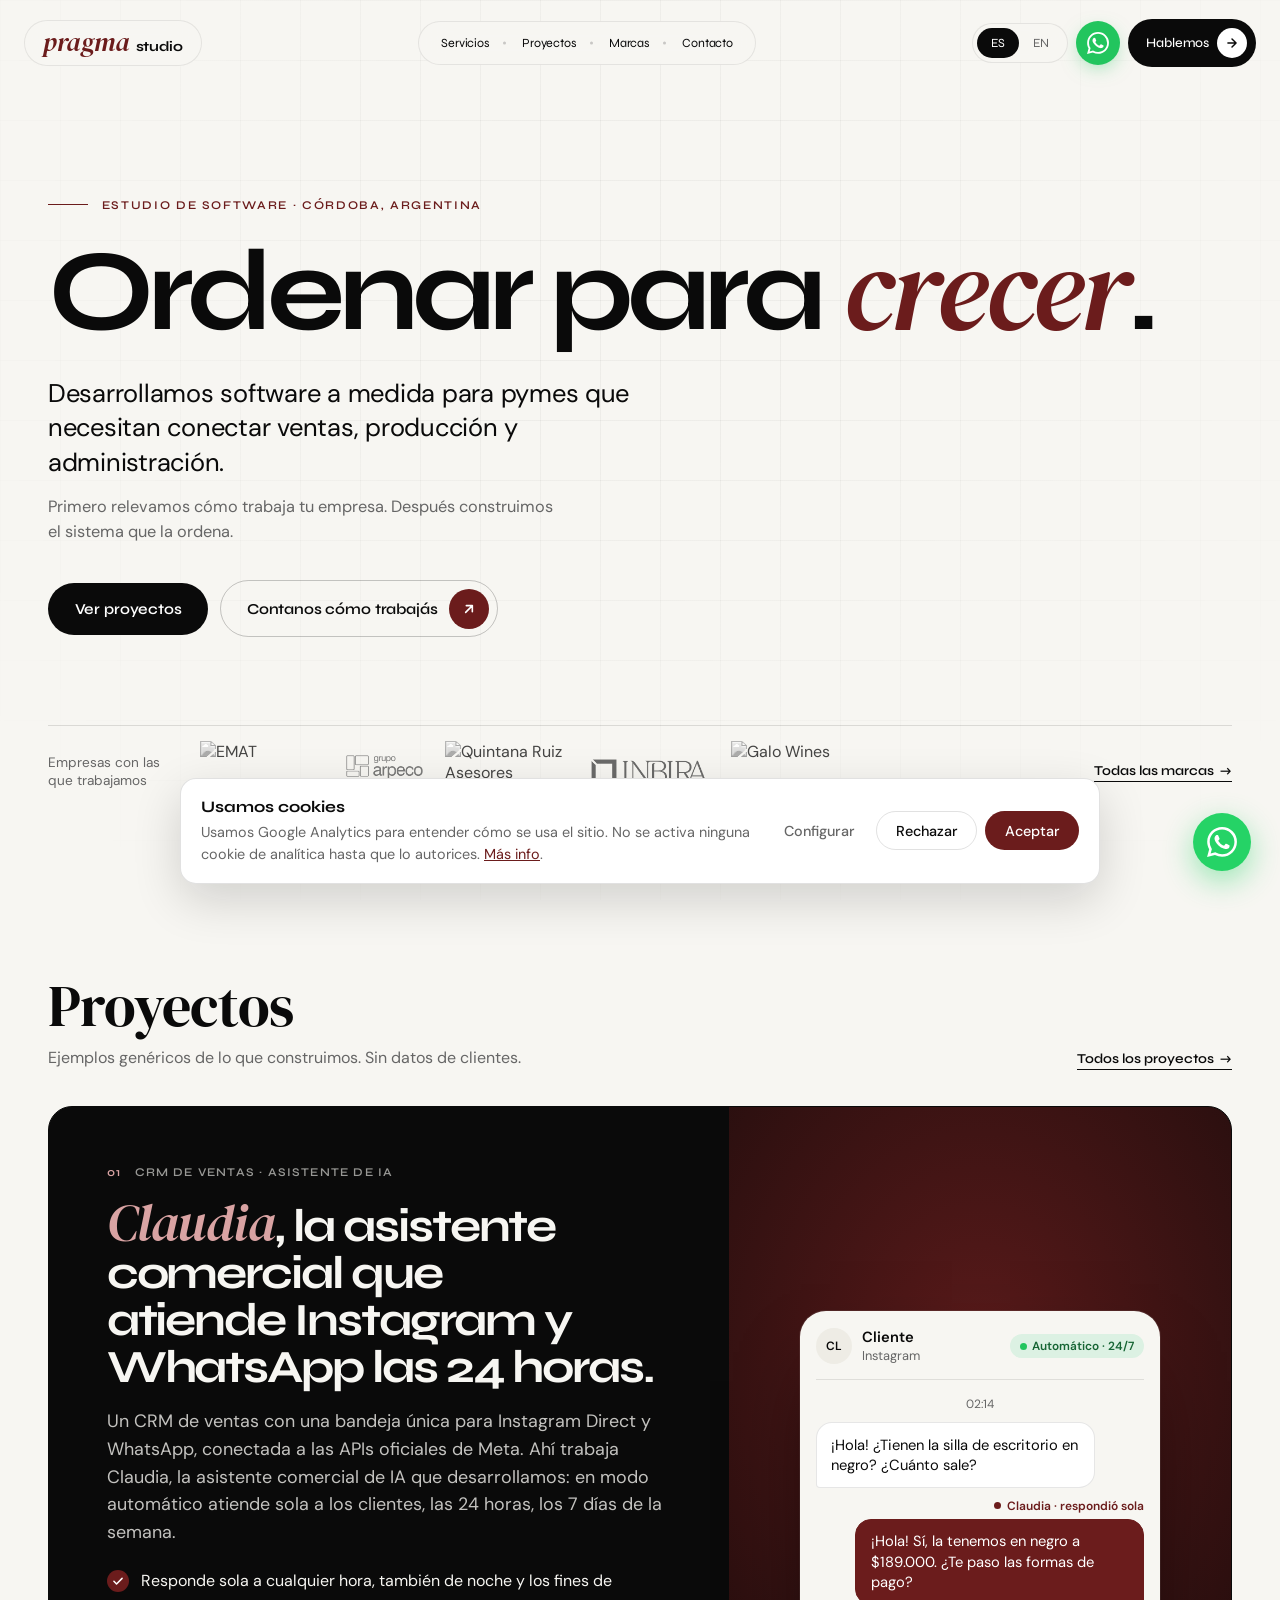
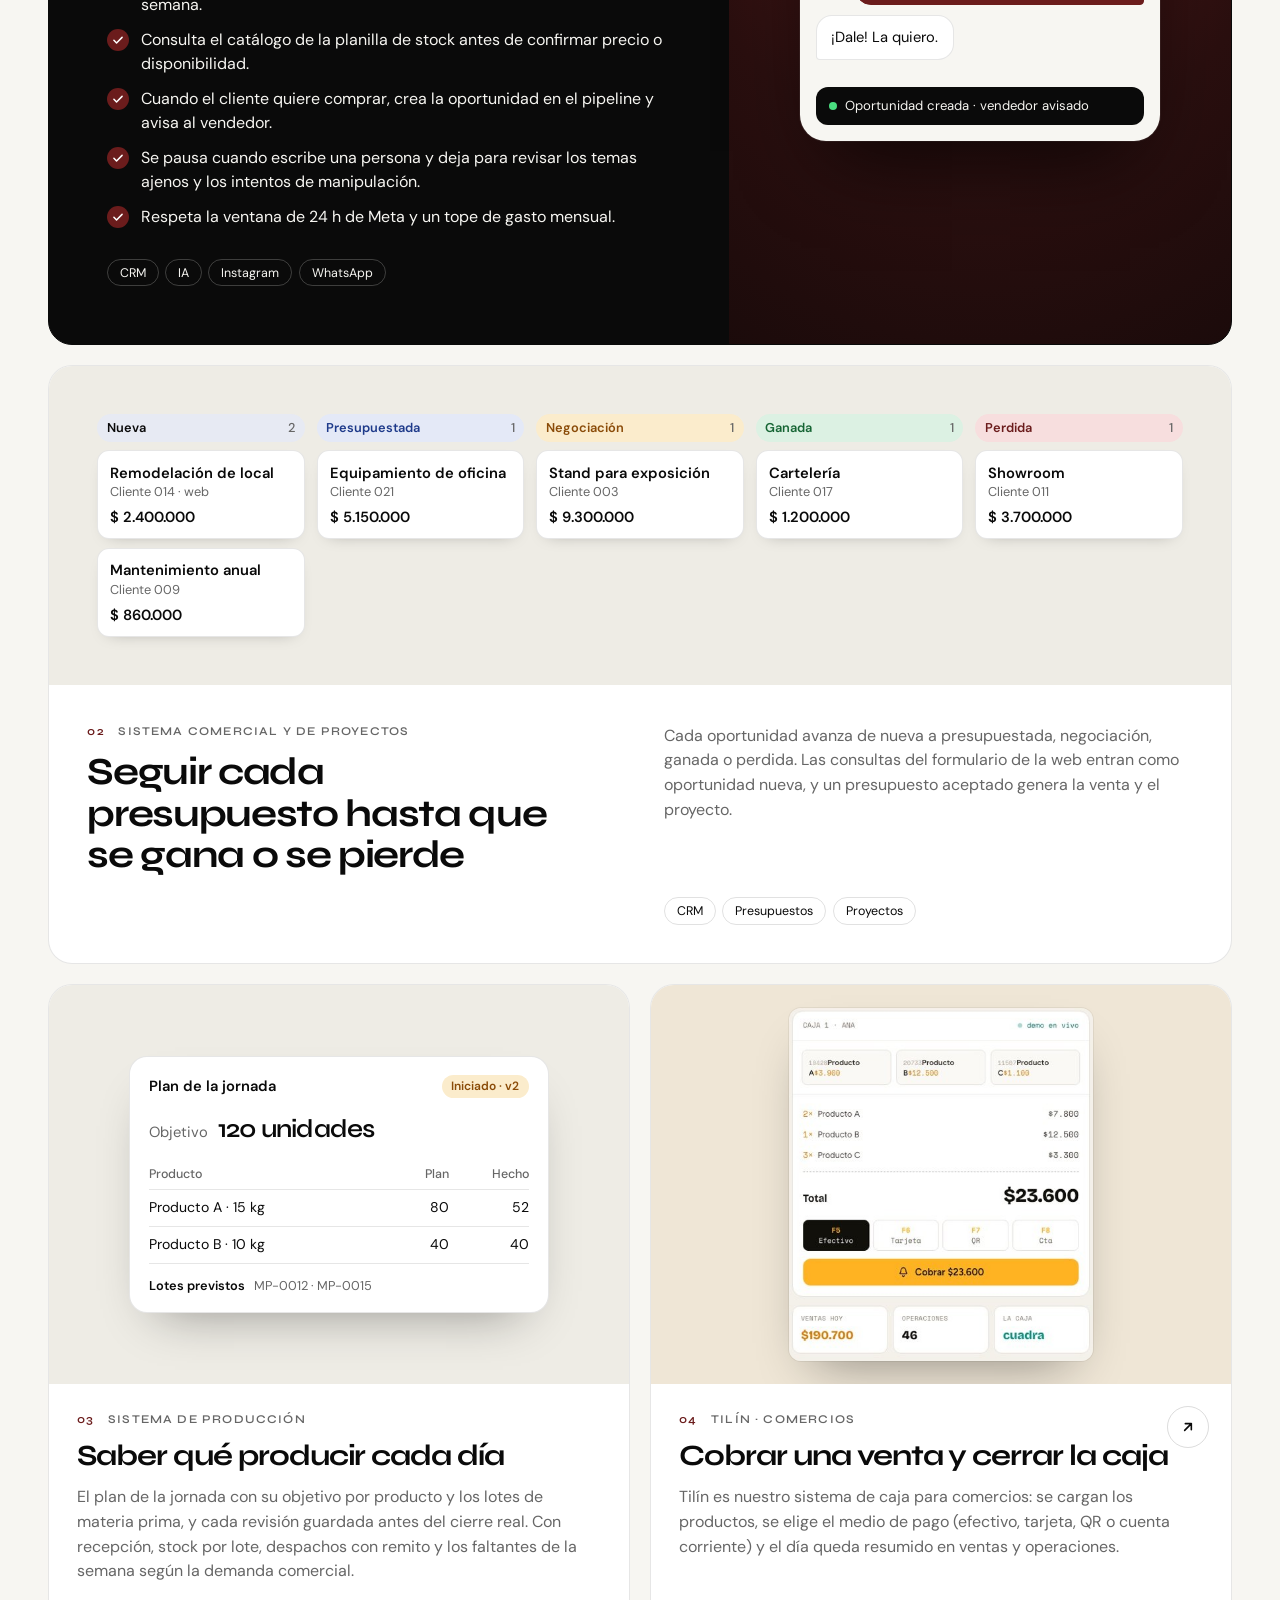
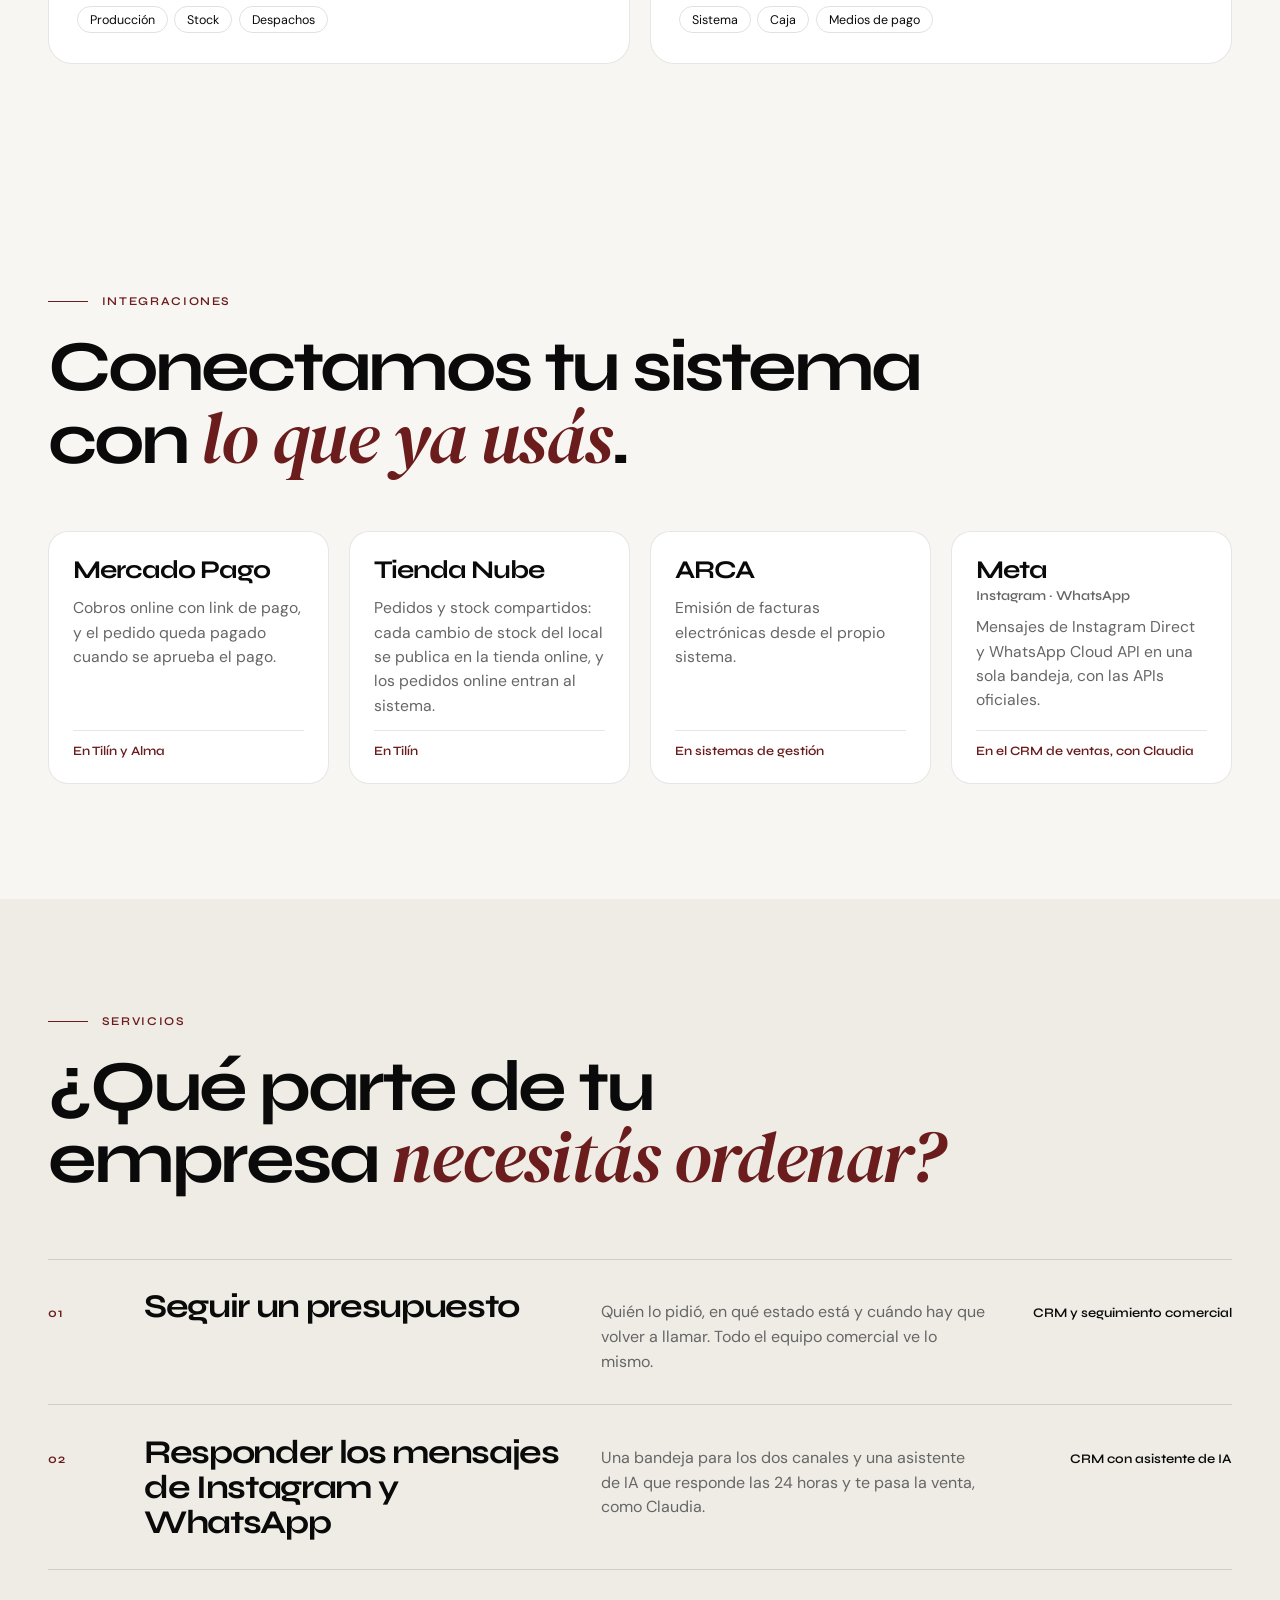
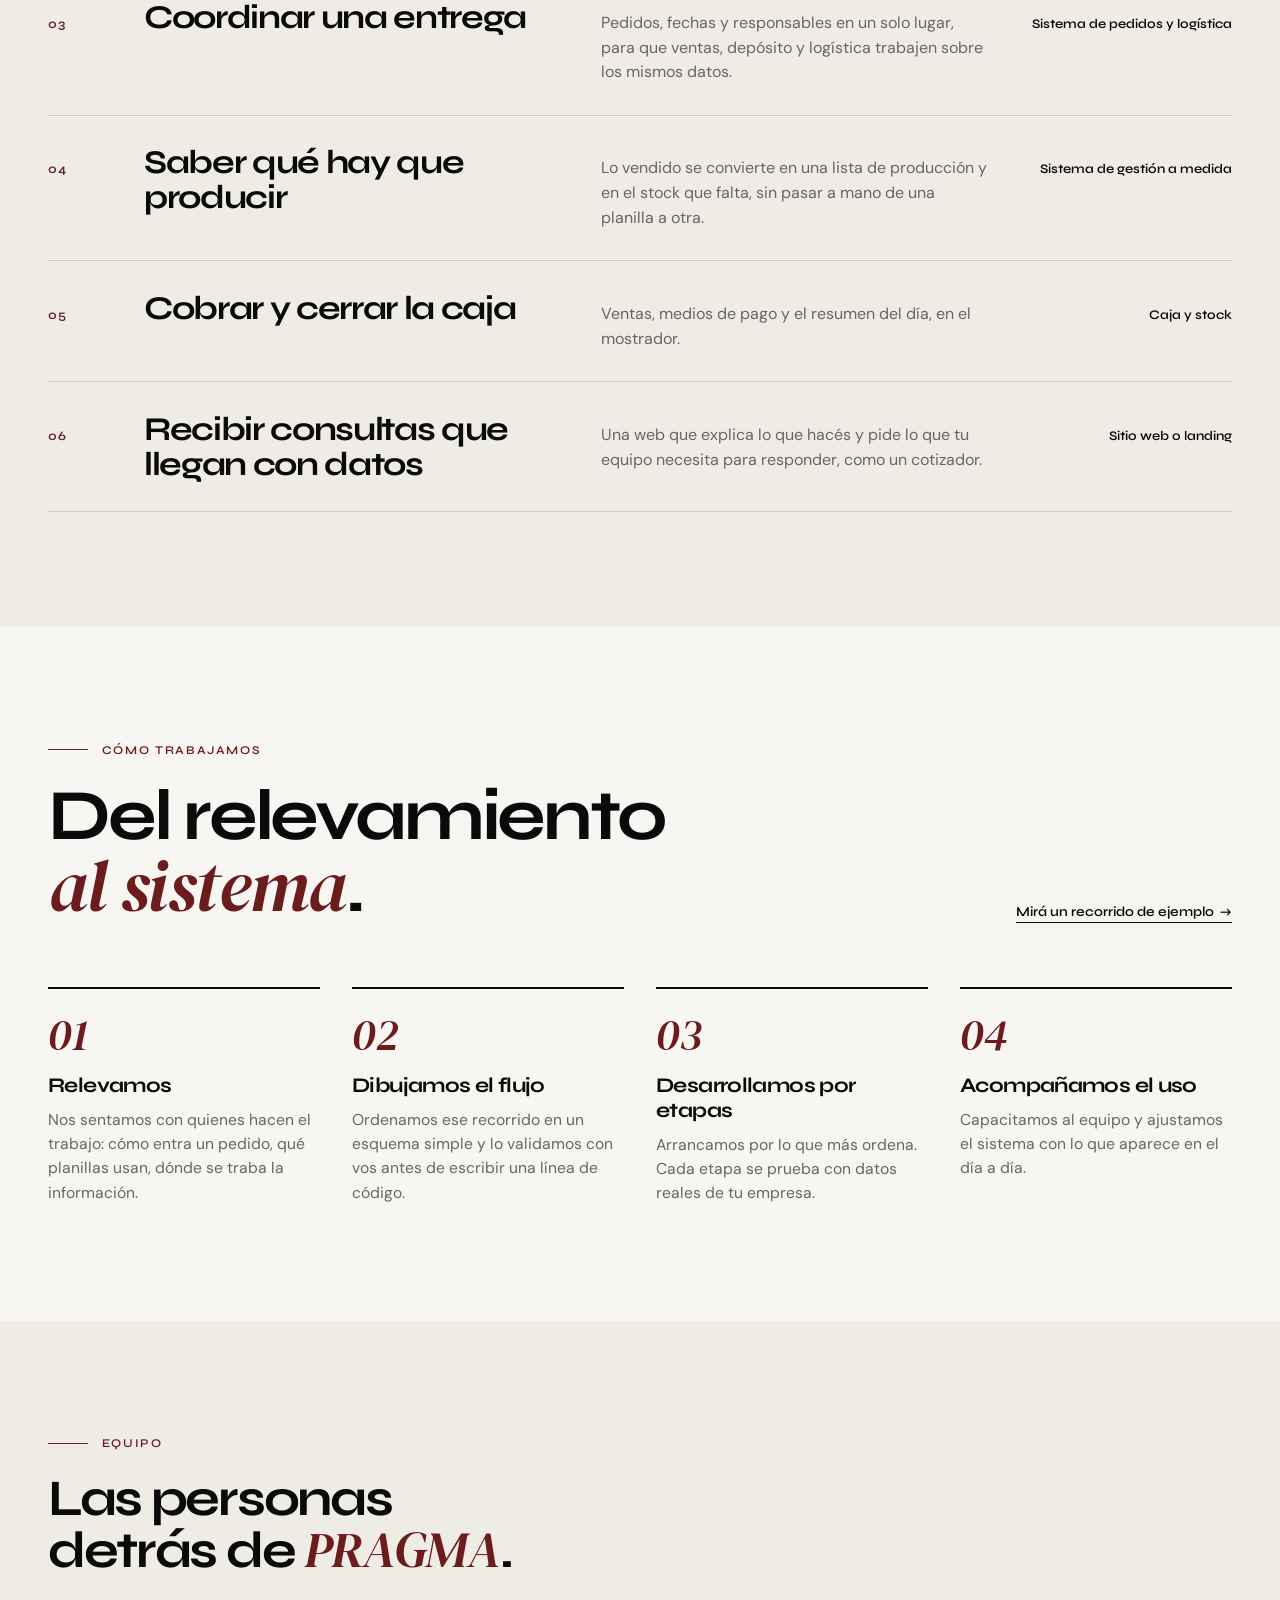
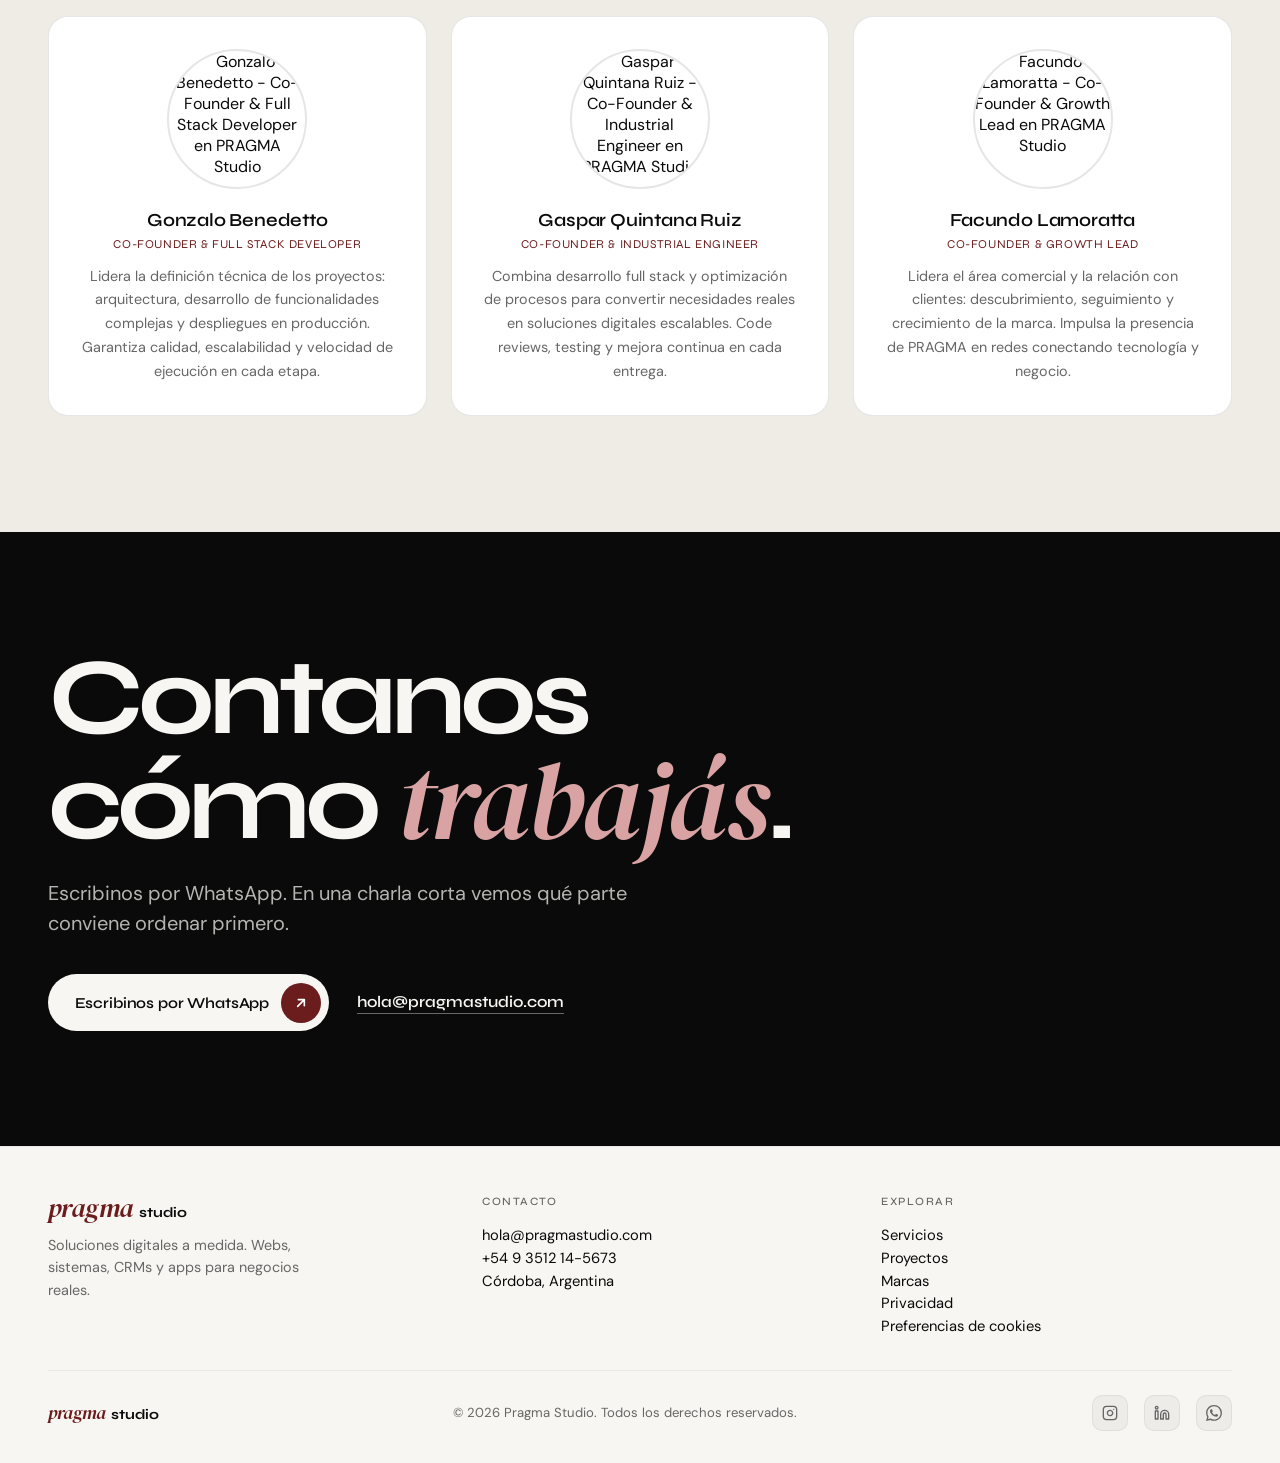
==== index.html @ c2842a24 "Home: Claudia en modo automático, atendiendo 24/7 - La ilustración muestra a Claudia respondiendo so" ====
<!DOCTYPE html>
<html lang="es">

<head>
  <meta charset="UTF-8">
  <!-- Google tag (gtag.js) + Consent Mode v2 -->
  <script async src="https://www.googletagmanager.com/gtag/js?id=G-PVCRW4GH5Z"></script>
  <script>
    window.dataLayer = window.dataLayer || [];
    function gtag(){dataLayer.push(arguments);}
    // Consent Mode v2 — analítica/marketing denegados por defecto hasta que la persona lo autorice
    gtag('consent', 'default', {
      ad_storage: 'denied',
      ad_user_data: 'denied',
      ad_personalization: 'denied',
      analytics_storage: 'denied',
      wait_for_update: 500
    });
    // Restaurar una elección previa guardada (antes de config)
    try {
      var _pc = JSON.parse(localStorage.getItem('pragma-consent-v1') || 'null');
      if (_pc && _pc.analytics === true) {
        gtag('consent', 'update', { analytics_storage: 'granted' });
      }
    } catch (e) {}
    gtag('js', new Date());
    gtag('config', 'G-PVCRW4GH5Z');
  </script>
  <!-- Consentimiento de cookies -->
  <link rel="stylesheet" href="css/consent.css">
  <script src="js/consent.js" defer></script>
  <meta name="viewport" content="width=device-width, initial-scale=1.0">
  <title data-i18n-en="pragma studio — custom digital solutions">pragma studio — soluciones digitales a medida</title>
  <meta name="description"
    content="pragma studio: desarrollamos webs, sitios corporativos, e-commerce, apps y sistemas internos a medida para tu negocio. cualquier solución digital, sin costos excesivos.">
  <link rel="canonical" href="https://pragmastudio.com.ar/">
  <meta property="og:title" content="pragma studio — soluciones digitales a medida">
  <meta property="og:description"
    content="webs, sitios corporativos, e-commerce, apps y sistemas internos a medida. tecnología de primer nivel, al alcance de todos.">
  <meta property="og:type" content="website">
  <meta property="og:url" content="https://pragmastudio.com.ar/">
  <meta property="og:site_name" content="pragma studio">
  <meta property="og:locale" content="es_AR">
  <meta property="og:image" content="https://pragmastudio.com.ar/images/og-image.jpg">
  <meta property="og:image:width" content="1200">
  <meta property="og:image:height" content="630">
  <meta property="og:image:alt" content="pragma studio — soluciones digitales a medida, Córdoba, Argentina">
  <meta name="twitter:card" content="summary_large_image">
  <meta name="twitter:title" content="pragma studio — soluciones digitales a medida">
  <meta name="twitter:description" content="webs, sitios corporativos, e-commerce, apps y sistemas internos a medida. tecnología de primer nivel, al alcance de todos.">
  <meta name="twitter:image" content="https://pragmastudio.com.ar/images/og-image.jpg">
  <link rel="icon" type="image/png" href="images/favicon.png">
  <link rel="shortcut icon" type="image/png" href="images/favicon.png">
  <link rel="apple-touch-icon" href="images/favicon.png">
  <meta name="theme-color" content="#f7f6f2">
  <link rel="preconnect" href="https://fonts.googleapis.com">
  <link rel="preconnect" href="https://fonts.gstatic.com" crossorigin>
  <link
    href="https://fonts.googleapis.com/css2?family=Syne:wght@400;500;600;700;800&family=DM+Sans:ital,opsz,wght@0,9..40,300;0,9..40,400;0,9..40,500;1,9..40,300;1,9..40,400&family=DM+Serif+Display:ital@0;1&family=JetBrains+Mono:wght@400;500&display=swap"
    rel="stylesheet">
  <link rel="stylesheet" href="css/index.css">

  <!-- Datos estructurados (JSON-LD) — consistentes con el contenido visible -->
  <script type="application/ld+json">
  {
    "@context": "https://schema.org",
    "@graph": [
      {
        "@type": ["Organization", "ProfessionalService"],
        "@id": "https://pragmastudio.com.ar/#organization",
        "name": "pragma studio",
        "url": "https://pragmastudio.com.ar/",
        "image": "https://pragmastudio.com.ar/images/og-image.jpg",
        "logo": "https://pragmastudio.com.ar/images/favicon.png",
        "description": "Estudio de software de Córdoba, Argentina. Desarrollamos webs, sitios corporativos, CRMs, apps y sistemas internos a medida para ordenar los procesos de pequeñas y medianas empresas.",
        "email": "hola@pragmastudio.com",
        "telephone": "+5493512145673",
        "areaServed": "AR",
        "address": {
          "@type": "PostalAddress",
          "addressLocality": "Córdoba",
          "addressRegion": "Córdoba",
          "addressCountry": "AR"
        },
        "sameAs": [
          "https://www.instagram.com/pragmasolucionesdigitales/",
          "https://ar.linkedin.com/company/pragmasolucionesdigitales"
        ],
        "knowsLanguage": ["es", "en"],
        "hasOfferCatalog": {
          "@type": "OfferCatalog",
          "name": "Servicios",
          "itemListElement": [
            {
              "@type": "Offer",
              "itemOffered": {
                "@type": "Service",
                "name": "Landing page",
                "description": "Una sola página construida para convertir, ideal para campañas puntuales, lanzamientos, eventos o profesionales que necesitan un punto de contacto digital directo."
              }
            },
            {
              "@type": "Offer",
              "itemOffered": {
                "@type": "Service",
                "name": "Sitio corporativo",
                "description": "Sitio con varias secciones para empresas consolidadas: servicios, casos, equipo, novedades y canales de contacto, con gestión de contenido propia."
              }
            },
            {
              "@type": "Offer",
              "itemOffered": {
                "@type": "Service",
                "name": "Apps y sistemas internos",
                "description": "Software interno a medida: CRMs, sistemas de gestión, paneles de administración y apps web y móviles para ordenar la operación."
              }
            }
          ]
        }
      },
      {
        "@type": "WebSite",
        "@id": "https://pragmastudio.com.ar/#website",
        "url": "https://pragmastudio.com.ar/",
        "name": "pragma studio",
        "inLanguage": "es",
        "publisher": { "@id": "https://pragmastudio.com.ar/#organization" }
      },
      {
        "@type": "WebPage",
        "@id": "https://pragmastudio.com.ar/#webpage",
        "url": "https://pragmastudio.com.ar/",
        "name": "pragma studio — soluciones digitales a medida",
        "isPartOf": { "@id": "https://pragmastudio.com.ar/#website" },
        "about": { "@id": "https://pragmastudio.com.ar/#organization" },
        "inLanguage": "es"
      }
    ]
  }
  </script>
</head>

<body>

  <a class="skip-link" href="#main" data-i18n-en="Skip to content">Saltar al contenido</a>

  <!-- ═══════════════ NAV ═══════════════ -->
  <nav id="navbar">
    <a href="#" class="nav-logo">PRAGMA<span class="nav-logo-sub">studio</span></a>
    <div class="nav-links" id="navLinks">
      <a href="#servicios" data-i18n-en="Services">Servicios</a>
      <a href="proyectos.html" data-i18n-en="Work">Proyectos</a>
      <a href="marcas.html" data-i18n-en="Brands">Marcas</a>
      <a href="https://wa.me/5493512145673" target="_blank" rel="noopener" data-i18n-en="Contact">Contacto</a>
    </div>
    <div class="nav-actions">
      <div class="lang-toggle" role="group" aria-label="Idioma" data-i18n-en-aria-label="Language">
        <button type="button" class="active" data-lang="es" aria-pressed="true">ES</button>
        <button type="button" data-lang="en" aria-pressed="false">EN</button>
      </div>
      <a href="https://wa.me/5493512145673" target="_blank" rel="noopener" class="nav-wa" aria-label="WhatsApp" data-i18n-en-aria-label="WhatsApp">
        <svg viewBox="0 0 24 24" fill="currentColor">
          <path d="M17.472 14.382c-.297-.149-1.758-.867-2.03-.966-.273-.099-.471-.148-.67.15-.197.297-.767.966-.94 1.164-.173.199-.347.223-.644.075-.297-.15-1.255-.463-2.39-1.475-.883-.788-1.48-1.761-1.653-2.059-.173-.297-.018-.458.13-.606.134-.133.298-.347.446-.52.149-.174.198-.298.298-.497.099-.198.05-.371-.025-.52-.075-.149-.669-1.612-.916-2.207-.242-.579-.487-.5-.669-.51-.173-.008-.371-.01-.57-.01-.198 0-.52.074-.792.372-.272.297-1.04 1.016-1.04 2.479 0 1.462 1.065 2.875 1.213 3.074.149.198 2.096 3.2 5.077 4.487.709.306 1.262.489 1.694.625.712.227 1.36.195 1.871.118.571-.085 1.758-.719 2.006-1.413.248-.694.248-1.289.173-1.413-.074-.124-.272-.198-.57-.347m-5.421 7.403h-.004a9.87 9.87 0 01-5.031-1.378l-.361-.214-3.741.982.998-3.648-.235-.374a9.86 9.86 0 01-1.51-5.26c.001-5.45 4.436-9.884 9.888-9.884 2.64 0 5.122 1.03 6.988 2.898a9.825 9.825 0 012.893 6.994c-.003 5.45-4.437 9.884-9.885 9.884m8.413-18.297A11.815 11.815 0 0012.05 0C5.495 0 .16 5.335.157 11.892c0 2.096.547 4.142 1.588 5.945L.057 24l6.305-1.654a11.882 11.882 0 005.683 1.448h.005c6.554 0 11.89-5.335 11.893-11.893a11.821 11.821 0 00-3.48-8.413" />
        </svg>
      </a>
      <a href="https://wa.me/5493512145673?text=Hola!%20Me%20gustar%C3%ADa%20coordinar%20una%20reuni%C3%B3n%20para%20contarles%20sobre%20mi%20proyecto." data-i18n-en-href="https://wa.me/5493512145673?text=Hi!%20I%27d%20like%20to%20book%20a%20call%20to%20discuss%20my%20project." target="_blank" rel="noopener" class="nav-cta">
        <span data-i18n-en="Let's talk">Hablemos</span>
        <span class="nav-cta-arrow">
          <svg viewBox="0 0 24 24" fill="none" stroke="currentColor" stroke-width="2.5" stroke-linecap="round"
            stroke-linejoin="round">
            <path d="M5 12h14M12 5l7 7-7 7" />
          </svg>
        </span>
      </a>
    </div>
    <button type="button" class="nav-toggle" id="navToggle" aria-label="Menú" data-i18n-en-aria-label="Menu">
      <span></span><span></span><span></span>
    </button>
  </nav>

  <main id="main">

  <!-- ═══════════════ HERO ═══════════════ -->
  <section class="hero" aria-labelledby="hero-title">
    <div class="wrap">
      <p class="eyebrow"><span class="eyebrow-rule" aria-hidden="true"></span><span data-i18n-en="Software studio · Córdoba, Argentina">Estudio de software · Córdoba, Argentina</span></p>
      <h1 id="hero-title" class="hero-title"><span data-i18n-en="Organize to">Ordenar para</span> <em data-i18n-en="grow">crecer</em>.</h1>
      <p class="hero-lead" data-i18n-en="We build custom software for SMEs that need to connect sales, production and administration.">Desarrollamos software a medida para pymes que necesitan conectar ventas, producción y administración.</p>
      <p class="hero-sub" data-i18n-en="First we map how your company works. Then we build the system that puts it in order.">Primero relevamos cómo trabaja tu empresa. Después construimos el sistema que la ordena.</p>
      <div class="hero-actions">
        <a href="#proyectos" class="btn btn-solid">
          <span data-i18n-en="See projects">Ver proyectos</span>
        </a>
        <a href="https://wa.me/5493512145673?text=Hola!%20Les%20cuento%20c%C3%B3mo%20trabajamos%20en%20mi%20empresa%3A%20" data-i18n-en-href="https://wa.me/5493512145673?text=Hi!%20Here%27s%20how%20we%20work%20at%20my%20company%3A%20" target="_blank" rel="noopener" class="btn btn-ghost">
          <span data-i18n-en="Tell us how you work">Contanos cómo trabajás</span>
          <span class="btn-arrow" aria-hidden="true">
            <svg viewBox="0 0 24 24" fill="none" stroke="currentColor" stroke-width="2.4" stroke-linecap="round" stroke-linejoin="round"><path d="M7 17L17 7M17 7H8M17 7v9"/></svg>
          </span>
          <span class="sr-only" data-i18n-en="(WhatsApp, opens in a new tab)">(WhatsApp, se abre en una pestaña nueva)</span>
        </a>
      </div>

      <div class="hero-proof">
        <p class="hero-proof-label" data-i18n-en="Companies we work with">Empresas con las que trabajamos</p>
        <ul class="hero-proof-logos">
          <li><img class="logo-pad" src="images/brands/emat.png" alt="EMAT" width="600" height="300"></li>
          <li><img src="images/brands/grupoarpeco2026.png" alt="Grupo Arpeco" width="2435" height="1073"></li>
          <li><img class="logo-pad" src="images/brands/quintanaruiz.png" alt="Quintana Ruiz Asesores" width="600" height="300"></li>
          <li><img class="logo-wide" src="images/brands/INBIRA.png" alt="INBIRA" width="1728" height="380"></li>
          <li><img class="logo-pad" src="images/brands/galowines.png" alt="Galo Wines" width="600" height="300"></li>
        </ul>
        <a href="marcas.html" class="text-link"><span data-i18n-en="All brands">Todas las marcas</span> <span aria-hidden="true">→</span></a>
      </div>
    </div>
  </section>

  <!-- ═══════════════ PROYECTOS ═══════════════ -->
  <section id="proyectos" class="work" aria-labelledby="work-title">
    <div class="wrap">
      <header class="section-head">
        <div>
          <h2 id="work-title" class="section-heading" data-i18n-en="Projects">Proyectos</h2>
          <p class="section-intro" data-i18n-en="Generic examples of what we build. No client data.">Ejemplos genéricos de lo que construimos. Sin datos de clientes.</p>
        </div>
        <a href="proyectos.html" class="text-link"><span data-i18n-en="All projects">Todos los proyectos</span> <span aria-hidden="true">→</span></a>
      </header>

      <ol class="cases">
        <li class="case case--spot">
          <div class="spot-body">
            <p class="case-meta"><span class="case-num">01</span><span data-i18n-en="Sales CRM · AI assistant">CRM de ventas · Asistente de IA</span></p>
            <h3 class="spot-title"><em>Claudia</em><span data-i18n-en=", the sales assistant that answers Instagram and WhatsApp 24 hours a day.">, la asistente comercial que atiende Instagram y WhatsApp las 24 horas.</span></h3>
            <p class="spot-lead" data-i18n-en="A sales CRM with a single inbox for Instagram Direct and WhatsApp, connected to Meta's official APIs. That's where Claudia, the AI sales assistant we developed, works: in automatic mode she answers customers on her own, 24 hours a day, 7 days a week.">Un CRM de ventas con una bandeja única para Instagram Direct y WhatsApp, conectada a las APIs oficiales de Meta. Ahí trabaja Claudia, la asistente comercial de IA que desarrollamos: en modo automático atiende sola a los clientes, las 24 horas, los 7 días de la semana.</p>
            <ul class="spot-list">
              <li><svg viewBox="0 0 24 24" fill="none" stroke="currentColor" stroke-width="2.6" stroke-linecap="round" stroke-linejoin="round" aria-hidden="true"><path d="M5 12.5l4.5 4.5L19 7.5"/></svg><span data-i18n-en="She answers on her own at any time, even at night and on weekends.">Responde sola a cualquier hora, también de noche y los fines de semana.</span></li>
              <li><svg viewBox="0 0 24 24" fill="none" stroke="currentColor" stroke-width="2.6" stroke-linecap="round" stroke-linejoin="round" aria-hidden="true"><path d="M5 12.5l4.5 4.5L19 7.5"/></svg><span data-i18n-en="She checks the stock spreadsheet catalog before confirming price or availability.">Consulta el catálogo de la planilla de stock antes de confirmar precio o disponibilidad.</span></li>
              <li><svg viewBox="0 0 24 24" fill="none" stroke="currentColor" stroke-width="2.6" stroke-linecap="round" stroke-linejoin="round" aria-hidden="true"><path d="M5 12.5l4.5 4.5L19 7.5"/></svg><span data-i18n-en="When the customer wants to buy, she creates the opportunity in the pipeline and alerts the salesperson.">Cuando el cliente quiere comprar, crea la oportunidad en el pipeline y avisa al vendedor.</span></li>
              <li><svg viewBox="0 0 24 24" fill="none" stroke="currentColor" stroke-width="2.6" stroke-linecap="round" stroke-linejoin="round" aria-hidden="true"><path d="M5 12.5l4.5 4.5L19 7.5"/></svg><span data-i18n-en="She pauses when a person writes, and leaves off-topic messages and manipulation attempts for review.">Se pausa cuando escribe una persona y deja para revisar los temas ajenos y los intentos de manipulación.</span></li>
              <li><svg viewBox="0 0 24 24" fill="none" stroke="currentColor" stroke-width="2.6" stroke-linecap="round" stroke-linejoin="round" aria-hidden="true"><path d="M5 12.5l4.5 4.5L19 7.5"/></svg><span data-i18n-en="She respects Meta's 24-hour window and a monthly spending cap.">Respeta la ventana de 24 h de Meta y un tope de gasto mensual.</span></li>
            </ul>
            <ul class="case-tags">
              <li data-i18n-en="CRM">CRM</li>
              <li data-i18n-en="AI">IA</li>
              <li>Instagram</li>
              <li>WhatsApp</li>
            </ul>
          </div>
          <div class="spot-media">
            <div class="mock mock-chat" role="img" aria-label="Ilustración con datos de ejemplo: a las 2:14 de la madrugada un cliente pregunta por Instagram por un producto; Claudia, en modo automático, responde sola con el precio y, cuando el cliente quiere comprarlo, crea la oportunidad en el pipeline y avisa al vendedor." data-i18n-en-aria-label="Illustration with sample data: at 2:14 a.m. a customer asks about a product on Instagram; Claudia, in automatic mode, answers on her own with the price and, when the customer wants to buy, creates the opportunity in the pipeline and alerts the salesperson.">
              <div aria-hidden="true">
                <div class="mc-head">
                  <span class="mc-avatar">CL</span>
                  <span class="mc-who"><b data-i18n-en="Customer">Cliente</b><small>Instagram</small></span>
                  <span class="mc-status"><span class="mc-live"></span><span data-i18n-en="Automatic · 24/7">Automático · 24/7</span></span>
                </div>
                <div class="mc-thread">
                  <p class="mc-time">02:14</p>
                  <p class="mc-msg mc-in" data-i18n-en="Hi! Do you have the desk chair in black? How much is it?">¡Hola! ¿Tienen la silla de escritorio en negro? ¿Cuánto sale?</p>
                  <div class="mc-out">
                    <p class="mc-by"><span class="mc-dot"></span><span data-i18n-en="Claudia · answered on her own">Claudia · respondió sola</span></p>
                    <p class="mc-msg mc-claudia" data-i18n-en="Hi! Yes, we have it in black at $189,000. Shall I tell you the payment options?">¡Hola! Sí, la tenemos en negro a $189.000. ¿Te paso las formas de pago?</p>
                  </div>
                  <p class="mc-msg mc-in" data-i18n-en="Yes! I want it.">¡Dale! La quiero.</p>
                </div>
                <p class="mc-toast"><span class="mc-toast-dot"></span><span data-i18n-en="Opportunity created · salesperson alerted">Oportunidad creada · vendedor avisado</span></p>
              </div>
            </div>
          </div>
        </li>

        <li class="case case--full">
          <div class="case-media case-media--mock">
            <div class="mock mock-kanban" role="img" aria-label="Ilustración con datos de ejemplo: tablero de oportunidades con las columnas nueva, presupuestada, negociación, ganada y perdida; cada ficha muestra el trabajo, el cliente y el monto." data-i18n-en-aria-label="Illustration with sample data: opportunities board with new, quoted, negotiation, won and lost columns; each card shows the job, the client and the amount.">
              <div class="mk-cols" aria-hidden="true">
                <div class="mk-col"><p class="mk-label mk-new"><span data-i18n-en="New">Nueva</span><b>2</b></p>
                  <div class="mk-card"><b data-i18n-en="Store renovation">Remodelación de local</b><small data-i18n-en="Client 014 · web">Cliente 014 · web</small><span>$ 2.400.000</span></div>
                  <div class="mk-card"><b data-i18n-en="Annual maintenance">Mantenimiento anual</b><small data-i18n-en="Client 009">Cliente 009</small><span>$ 860.000</span></div>
                </div>
                <div class="mk-col"><p class="mk-label mk-sent"><span data-i18n-en="Quoted">Presupuestada</span><b>1</b></p>
                  <div class="mk-card"><b data-i18n-en="Office equipment">Equipamiento de oficina</b><small data-i18n-en="Client 021">Cliente 021</small><span>$ 5.150.000</span></div>
                </div>
                <div class="mk-col"><p class="mk-label mk-neg"><span data-i18n-en="Negotiation">Negociación</span><b>1</b></p>
                  <div class="mk-card"><b data-i18n-en="Exhibition stand">Stand para exposición</b><small data-i18n-en="Client 003">Cliente 003</small><span>$ 9.300.000</span></div>
                </div>
                <div class="mk-col mk-hide-sm"><p class="mk-label mk-won"><span data-i18n-en="Won">Ganada</span><b>1</b></p>
                  <div class="mk-card"><b data-i18n-en="Signage">Cartelería</b><small data-i18n-en="Client 017">Cliente 017</small><span>$ 1.200.000</span></div>
                </div>
                <div class="mk-col mk-hide-sm"><p class="mk-label mk-lost"><span data-i18n-en="Lost">Perdida</span><b>1</b></p>
                  <div class="mk-card"><b data-i18n-en="Showroom">Showroom</b><small data-i18n-en="Client 011">Cliente 011</small><span>$ 3.700.000</span></div>
                </div>
              </div>
            </div>
          </div>
          <div class="case-body">
            <p class="case-meta"><span class="case-num">02</span><span data-i18n-en="Sales and projects system">Sistema comercial y de proyectos</span></p>
            <h3 class="case-title" data-i18n-en="Following each quote until it's won or lost">Seguir cada presupuesto hasta que se gana o se pierde</h3>
            <p class="case-desc" data-i18n-en="Each opportunity moves from new to quoted, negotiation, won or lost. Enquiries from the website form come in as new opportunities, and an accepted quote creates the sale and the project.">Cada oportunidad avanza de nueva a presupuestada, negociación, ganada o perdida. Las consultas del formulario de la web entran como oportunidad nueva, y un presupuesto aceptado genera la venta y el proyecto.</p>
            <ul class="case-tags">
              <li data-i18n-en="CRM">CRM</li>
              <li data-i18n-en="Quotes">Presupuestos</li>
              <li data-i18n-en="Projects">Proyectos</li>
            </ul>
          </div>
        </li>

        <li class="case">
          <div class="case-media case-media--mock">
            <div class="mock mock-plan" role="img" aria-label="Ilustración con datos de ejemplo: plan de producción del día con un objetivo de 120 unidades, la cantidad por producto, los lotes de materia prima previstos y la versión del plan." data-i18n-en-aria-label="Illustration with sample data: the day's production plan with a 120-unit target, the quantity per product, the planned raw material lots and the plan version.">
              <div aria-hidden="true">
                <p class="mp-head"><b data-i18n-en="Today's plan">Plan de la jornada</b><span class="mp-chip" data-i18n-en="Started · v2">Iniciado · v2</span></p>
                <p class="mp-goal"><span data-i18n-en="Target">Objetivo</span><b data-i18n-en="120 units">120 unidades</b></p>
                <table class="mp-table">
                  <thead><tr><th scope="col" data-i18n-en="Product">Producto</th><th scope="col" data-i18n-en="Planned">Plan</th><th scope="col" data-i18n-en="Done">Hecho</th></tr></thead>
                  <tbody>
                    <tr><td data-i18n-en="Product A · 15 kg">Producto A · 15 kg</td><td>80</td><td>52</td></tr>
                    <tr><td data-i18n-en="Product B · 10 kg">Producto B · 10 kg</td><td>40</td><td>40</td></tr>
                  </tbody>
                </table>
                <p class="mp-lots"><span data-i18n-en="Planned lots">Lotes previstos</span> MP-0012 · MP-0015</p>
              </div>
            </div>
          </div>
          <div class="case-body">
            <p class="case-meta"><span class="case-num">03</span><span data-i18n-en="Production system">Sistema de producción</span></p>
            <h3 class="case-title" data-i18n-en="Knowing what to produce each day">Saber qué producir cada día</h3>
            <p class="case-desc" data-i18n-en="The day's plan with its target per product and the raw material lots, and each revision saved before the real close. With intake, stock by lot, dispatches with delivery notes and the week's shortfalls based on sales demand.">El plan de la jornada con su objetivo por producto y los lotes de materia prima, y cada revisión guardada antes del cierre real. Con recepción, stock por lote, despachos con remito y los faltantes de la semana según la demanda comercial.</p>
            <ul class="case-tags">
              <li data-i18n-en="Production">Producción</li>
              <li data-i18n-en="Stock">Stock</li>
              <li data-i18n-en="Dispatches">Despachos</li>
            </ul>
          </div>
        </li>

        <li class="case">
          <div class="case-media case-media--tilin">
            <picture>
              <source media="(max-width: 640px)" srcset="images/projects/home/tilin-caja-m.jpg" width="448" height="242">
              <img src="images/projects/home/tilin-caja.jpg" width="460" height="532" loading="lazy" alt="Pantalla de caja de Tilín: tres productos cargados, total de $23.600, medios de pago efectivo, tarjeta, QR y cuenta corriente, y el resumen de ventas del día." data-i18n-en-alt="Tilín checkout screen: three products, a $23,600 total, cash, card, QR and account payment options, and the day's sales summary.">
            </picture>
          </div>
          <div class="case-body">
            <p class="case-meta"><span class="case-num">04</span><span>Tilín · <span data-i18n-en="Retail">Comercios</span></span></p>
            <h3 class="case-title">
              <a href="https://www.tilin.com.ar/" target="_blank" rel="noopener" class="case-link"><span data-i18n-en="Ringing up a sale and closing the till">Cobrar una venta y cerrar la caja</span><span class="sr-only" data-i18n-en="(Tilín website, opens in a new tab)">(sitio de Tilín, se abre en una pestaña nueva)</span></a>
            </h3>
            <p class="case-desc" data-i18n-en="Tilín is our checkout system for shops: you add products, choose the payment method (cash, card, QR or account) and the day is summarized in sales and transactions.">Tilín es nuestro sistema de caja para comercios: se cargan los productos, se elige el medio de pago (efectivo, tarjeta, QR o cuenta corriente) y el día queda resumido en ventas y operaciones.</p>
            <ul class="case-tags">
              <li data-i18n-en="System">Sistema</li>
              <li data-i18n-en="Checkout">Caja</li>
              <li data-i18n-en="Payment methods">Medios de pago</li>
            </ul>
            <span class="case-go" aria-hidden="true"><svg viewBox="0 0 24 24" fill="none" stroke="currentColor" stroke-width="2.4" stroke-linecap="round" stroke-linejoin="round"><path d="M7 17L17 7M17 7H8M17 7v9"/></svg></span>
          </div>
        </li>
      </ol>
    </div>
  </section>

  <!-- ═══════════════ INTEGRACIONES ═══════════════ -->
  <section id="integraciones" class="integrations" aria-labelledby="integ-title">
    <div class="wrap">
      <p class="eyebrow"><span class="eyebrow-rule" aria-hidden="true"></span><span data-i18n-en="Integrations">Integraciones</span></p>
      <h2 id="integ-title" class="big-heading"><span data-i18n-en="We connect your system with">Conectamos tu sistema con</span> <em data-i18n-en="what you already use">lo que ya usás</em>.</h2>
      <ul class="integ-list">
        <li class="integ">
          <h3 class="integ-name">Mercado Pago</h3>
          <p class="integ-desc" data-i18n-en="Online payments with a payment link, and the order is marked as paid when the payment is approved.">Cobros online con link de pago, y el pedido queda pagado cuando se aprueba el pago.</p>
          <p class="integ-where" data-i18n-en="In Tilín and Alma">En Tilín y Alma</p>
        </li>
        <li class="integ">
          <h3 class="integ-name">Tienda Nube</h3>
          <p class="integ-desc" data-i18n-en="Shared orders and stock: every stock change in the shop is published to the online store, and online orders come in to the system.">Pedidos y stock compartidos: cada cambio de stock del local se publica en la tienda online, y los pedidos online entran al sistema.</p>
          <p class="integ-where" data-i18n-en="In Tilín">En Tilín</p>
        </li>
        <li class="integ">
          <h3 class="integ-name">ARCA</h3>
          <p class="integ-desc" data-i18n-en="Electronic invoices issued from the system itself.">Emisión de facturas electrónicas desde el propio sistema.</p>
          <p class="integ-where" data-i18n-en="In management systems">En sistemas de gestión</p>
        </li>
        <li class="integ">
          <h3 class="integ-name"><span>Meta</span> <span class="integ-sub">Instagram · WhatsApp</span></h3>
          <p class="integ-desc" data-i18n-en="Instagram Direct and WhatsApp Cloud API messages in a single inbox, with the official APIs.">Mensajes de Instagram Direct y WhatsApp Cloud API en una sola bandeja, con las APIs oficiales.</p>
          <p class="integ-where" data-i18n-en="In the sales CRM, with Claudia">En el CRM de ventas, con Claudia</p>
        </li>
      </ul>
    </div>
  </section>

  <!-- ═══════════════ SERVICIOS ═══════════════ -->
  <section id="servicios" class="needs" aria-labelledby="needs-title">
    <div class="wrap">
      <p class="eyebrow"><span class="eyebrow-rule" aria-hidden="true"></span><span data-i18n-en="Services">Servicios</span></p>
      <h2 id="needs-title" class="big-heading"><span data-i18n-en="Which part of your company">¿Qué parte de tu empresa</span> <em data-i18n-en="needs order?">necesitás ordenar?</em></h2>

      <ol class="needs-list">
        <li class="need">
          <span class="need-num">01</span>
          <h3 class="need-title" data-i18n-en="Following up on a quote">Seguir un presupuesto</h3>
          <p class="need-desc" data-i18n-en="Who asked for it, what state it's in and when to call back. The whole sales team sees the same thing.">Quién lo pidió, en qué estado está y cuándo hay que volver a llamar. Todo el equipo comercial ve lo mismo.</p>
          <p class="need-tool" data-i18n-en="CRM and sales follow-up">CRM y seguimiento comercial</p>
        </li>
        <li class="need">
          <span class="need-num">02</span>
          <h3 class="need-title" data-i18n-en="Answering Instagram and WhatsApp messages">Responder los mensajes de Instagram y WhatsApp</h3>
          <p class="need-desc" data-i18n-en="One inbox for both channels and an AI assistant that answers 24/7 and passes you the sale, like Claudia.">Una bandeja para los dos canales y una asistente de IA que responde las 24 horas y te pasa la venta, como Claudia.</p>
          <p class="need-tool" data-i18n-en="CRM with AI assistant">CRM con asistente de IA</p>
        </li>
        <li class="need">
          <span class="need-num">03</span>
          <h3 class="need-title" data-i18n-en="Coordinating a delivery">Coordinar una entrega</h3>
          <p class="need-desc" data-i18n-en="Orders, dates and owners in one place, so sales, warehouse and logistics work from the same data.">Pedidos, fechas y responsables en un solo lugar, para que ventas, depósito y logística trabajen sobre los mismos datos.</p>
          <p class="need-tool" data-i18n-en="Orders and logistics system">Sistema de pedidos y logística</p>
        </li>
        <li class="need">
          <span class="need-num">04</span>
          <h3 class="need-title" data-i18n-en="Knowing what to produce">Saber qué hay que producir</h3>
          <p class="need-desc" data-i18n-en="What's been sold becomes a production list and the stock you're missing, without copying by hand from one spreadsheet to another.">Lo vendido se convierte en una lista de producción y en el stock que falta, sin pasar a mano de una planilla a otra.</p>
          <p class="need-tool" data-i18n-en="Custom management system">Sistema de gestión a medida</p>
        </li>
        <li class="need">
          <span class="need-num">05</span>
          <h3 class="need-title" data-i18n-en="Ringing up and closing the till">Cobrar y cerrar la caja</h3>
          <p class="need-desc" data-i18n-en="Sales, payment methods and the end-of-day summary, at the counter.">Ventas, medios de pago y el resumen del día, en el mostrador.</p>
          <p class="need-tool" data-i18n-en="Checkout and stock">Caja y stock</p>
        </li>
        <li class="need">
          <span class="need-num">06</span>
          <h3 class="need-title" data-i18n-en="Getting enquiries that arrive with data">Recibir consultas que llegan con datos</h3>
          <p class="need-desc" data-i18n-en="A website that explains what you do and asks for what your team needs to reply, like a quote tool.">Una web que explica lo que hacés y pide lo que tu equipo necesita para responder, como un cotizador.</p>
          <p class="need-tool" data-i18n-en="Website or landing page">Sitio web o landing</p>
        </li>
      </ol>
    </div>
  </section>

  <!-- ═══════════════ PROCESO ═══════════════ -->
  <section id="proceso" class="process" aria-labelledby="process-title">
    <div class="wrap">
      <div class="process-head">
        <p class="eyebrow"><span class="eyebrow-rule" aria-hidden="true"></span><span data-i18n-en="How we work">Cómo trabajamos</span></p>
        <h2 id="process-title" class="big-heading"><span data-i18n-en="From mapping">Del relevamiento</span> <em data-i18n-en="to the system">al sistema</em>.</h2>
        <a href="demo-crm.html" class="text-link"><span data-i18n-en="See a sample walkthrough">Mirá un recorrido de ejemplo</span> <span aria-hidden="true">→</span></a>
      </div>
      <ol class="steps">
        <li class="step">
          <span class="step-num">01</span>
          <h3 class="step-title" data-i18n-en="We map it">Relevamos</h3>
          <p data-i18n-en="We sit down with the people who do the work: how an order comes in, which spreadsheets they use, where information gets stuck.">Nos sentamos con quienes hacen el trabajo: cómo entra un pedido, qué planillas usan, dónde se traba la información.</p>
        </li>
        <li class="step">
          <span class="step-num">02</span>
          <h3 class="step-title" data-i18n-en="We draw the flow">Dibujamos el flujo</h3>
          <p data-i18n-en="We turn that path into a simple diagram and validate it with you before writing a line of code.">Ordenamos ese recorrido en un esquema simple y lo validamos con vos antes de escribir una línea de código.</p>
        </li>
        <li class="step">
          <span class="step-num">03</span>
          <h3 class="step-title" data-i18n-en="We build in stages">Desarrollamos por etapas</h3>
          <p data-i18n-en="We start with what brings the most order. Each stage is tested with your company's real data.">Arrancamos por lo que más ordena. Cada etapa se prueba con datos reales de tu empresa.</p>
        </li>
        <li class="step">
          <span class="step-num">04</span>
          <h3 class="step-title" data-i18n-en="We stay with you">Acompañamos el uso</h3>
          <p data-i18n-en="We train the team and adjust the system with what comes up day to day.">Capacitamos al equipo y ajustamos el sistema con lo que aparece en el día a día.</p>
        </li>
      </ol>
    </div>
  </section>

  <!-- ═══════════════ EQUIPO ═══════════════ -->
  <section id="equipo" class="team-section" aria-labelledby="team-title">
    <div class="wrap">
      <p class="eyebrow"><span class="eyebrow-rule" aria-hidden="true"></span><span data-i18n-en="Team">Equipo</span></p>
      <h2 id="team-title" class="big-heading big-heading--sm"><span data-i18n-en="The people behind">Las personas detrás de</span> <em>PRAGMA</em>.</h2>
      <div class="team-grid">
        <article class="team-card">
          <img class="team-photo" src="images/gonzalo.png" width="140" height="140"
            alt="Gonzalo Benedetto - Co-Founder &amp; Full Stack Developer en PRAGMA Studio">
          <h3>Gonzalo Benedetto</h3>
          <p class="team-role">Co-Founder &amp; Full Stack Developer</p>
          <p class="team-bio" data-i18n-en="Leads the technical definition of every project: architecture, development of complex features and production deploys. Ensures quality, scalability and execution speed at every stage.">Lidera la definición técnica de los proyectos: arquitectura, desarrollo de
            funcionalidades complejas y despliegues en producción. Garantiza calidad, escalabilidad y velocidad de
            ejecución en cada etapa.</p>
        </article>
        <article class="team-card">
          <img class="team-photo" src="images/gaspar.png" width="140" height="140"
            alt="Gaspar Quintana Ruiz - Co-Founder &amp; Industrial Engineer en PRAGMA Studio">
          <h3>Gaspar Quintana Ruiz</h3>
          <p class="team-role">Co-Founder &amp; Industrial Engineer</p>
          <p class="team-bio" data-i18n-en="Combines full-stack development and process optimization to turn real needs into scalable digital solutions. Code reviews, testing and continuous improvement on every release.">Combina desarrollo full stack y optimización de procesos para convertir necesidades reales
            en soluciones digitales escalables. Code reviews, testing y mejora continua en cada entrega.</p>
        </article>
        <article class="team-card">
          <img class="team-photo" src="images/facundo.png" width="140" height="140"
            alt="Facundo Lamoratta - Co-Founder &amp; Growth Lead en PRAGMA Studio">
          <h3>Facundo Lamoratta</h3>
          <p class="team-role">Co-Founder &amp; Growth Lead</p>
          <p class="team-bio" data-i18n-en="Leads sales and client relationships: discovery, follow-up and brand growth. Drives PRAGMA's social presence, connecting tech and business.">Lidera el área comercial y la relación con clientes: descubrimiento, seguimiento y
            crecimiento de la marca. Impulsa la presencia de PRAGMA en redes conectando tecnología y negocio.</p>
        </article>
      </div>
    </div>
  </section>

  <!-- ═══════════════ CONTACTO ═══════════════ -->
  <section id="contacto" class="closing" aria-labelledby="closing-title">
    <div class="wrap closing-inner">
      <h2 id="closing-title" class="closing-title"><span data-i18n-en="Tell us how">Contanos cómo</span> <em data-i18n-en="you work">trabajás</em>.</h2>
      <p class="closing-desc" data-i18n-en="Message us on WhatsApp. In a short conversation we'll see which part makes sense to organize first.">Escribinos por WhatsApp. En una charla corta vemos qué parte conviene ordenar primero.</p>
      <div class="hero-actions closing-actions">
        <a href="https://wa.me/5493512145673?text=Hola!%20Les%20cuento%20c%C3%B3mo%20trabajamos%20en%20mi%20empresa%3A%20" data-i18n-en-href="https://wa.me/5493512145673?text=Hi!%20Here%27s%20how%20we%20work%20at%20my%20company%3A%20" target="_blank" rel="noopener" class="btn btn-light">
          <span data-i18n-en="Message us on WhatsApp">Escribinos por WhatsApp</span>
          <span class="btn-arrow" aria-hidden="true">
            <svg viewBox="0 0 24 24" fill="none" stroke="currentColor" stroke-width="2.4" stroke-linecap="round" stroke-linejoin="round"><path d="M7 17L17 7M17 7H8M17 7v9"/></svg>
          </span>
          <span class="sr-only" data-i18n-en="(opens in a new tab)">(se abre en una pestaña nueva)</span>
        </a>
        <a href="mailto:hola@pragmastudio.com" class="closing-mail">hola@pragmastudio.com</a>
      </div>
    </div>
  </section>

  </main>

  <!-- ═══════════════ FOOTER ═══════════════ -->
  <footer>
    <div class="footer-top">
      <div class="footer-col footer-col-brand">
        <span class="footer-brand">pragma<span class="footer-brand-sub">studio</span></span>
        <p data-i18n-en="Custom digital solutions. Websites, systems, CRMs and apps built for real businesses.">Soluciones digitales a medida. Webs, sistemas, CRMs y apps para negocios reales.</p>
      </div>
      <div class="footer-col">
        <span class="footer-col-title" data-i18n-en="Contact">Contacto</span>
        <a href="mailto:hola@pragmastudio.com">hola@pragmastudio.com</a>
        <a href="https://wa.me/5493512145673" target="_blank" rel="noopener">+54 9 3512 14-5673</a>
        <p data-i18n-en="Córdoba, Argentina">Córdoba, Argentina</p>
      </div>
      <div class="footer-col">
        <span class="footer-col-title" data-i18n-en="Explore">Explorar</span>
        <a href="#servicios" data-i18n-en="Services">Servicios</a>
        <a href="proyectos.html" data-i18n-en="Projects">Proyectos</a>
        <a href="marcas.html" data-i18n-en="Brands">Marcas</a>
        <a href="privacidad.html" data-i18n-en="Privacy">Privacidad</a>
        <a href="privacidad.html#cookies" data-cookie-preferences data-i18n-en="Cookie preferences">Preferencias de cookies</a>
      </div>
    </div>
    <div class="footer-bottom">
    <span class="footer-brand" style="font-size: 1.15rem;">pragma<span class="footer-brand-sub">studio</span></span>
    <span class="footer-copy" data-i18n-en="© 2026 Pragma Studio. All rights reserved.">© 2026 Pragma Studio. Todos los derechos reservados.</span>
    <div class="footer-socials">
      <a href="https://www.instagram.com/pragmasolucionesdigitales/" target="_blank" rel="noopener"
        aria-label="Instagram">
        <svg width="16" height="16" viewBox="0 0 24 24" fill="none" stroke="currentColor" stroke-width="2"
          stroke-linecap="round" stroke-linejoin="round">
          <rect x="2" y="2" width="20" height="20" rx="5" />
          <path d="M16 11.37A4 4 0 1 1 12.63 8 4 4 0 0 1 16 11.37z" />
          <line x1="17.5" y1="6.5" x2="17.51" y2="6.5" />
        </svg>
      </a>
      <a href="https://ar.linkedin.com/company/pragmasolucionesdigitales" target="_blank" rel="noopener" aria-label="LinkedIn">
        <svg width="16" height="16" viewBox="0 0 24 24" fill="none" stroke="currentColor" stroke-width="2"
          stroke-linecap="round" stroke-linejoin="round">
          <path d="M16 8a6 6 0 0 1 6 6v7h-4v-7a2 2 0 0 0-4 0v7h-4v-7a6 6 0 0 1 6-6z" />
          <rect x="2" y="9" width="4" height="12" />
          <circle cx="4" cy="4" r="2" />
        </svg>
      </a>
      <a href="https://wa.me/5493512145673" target="_blank" rel="noopener" aria-label="WhatsApp">
        <svg width="16" height="16" viewBox="0 0 24 24" fill="currentColor">
          <path
            d="M17.472 14.382c-.297-.149-1.758-.867-2.03-.967-.273-.099-.471-.148-.67.15-.197.297-.767.966-.94 1.164-.173.199-.347.223-.644.075-.297-.15-1.255-.463-2.39-1.475-.883-.788-1.48-1.761-1.653-2.059-.173-.297-.018-.458.13-.606.134-.133.298-.347.446-.52.149-.174.198-.298.298-.497.099-.198.05-.371-.025-.52-.075-.149-.669-1.612-.916-2.207-.242-.579-.487-.5-.669-.51-.173-.008-.371-.01-.57-.01-.198 0-.52.074-.792.372-.272.297-1.04 1.016-1.04 2.479 0 1.462 1.065 2.875 1.213 3.074.149.198 2.096 3.2 5.077 4.487.709.306 1.262.489 1.694.625.712.227 1.36.195 1.871.118.571-.085 1.758-.719 2.006-1.413.248-.694.248-1.289.173-1.413-.074-.124-.272-.198-.57-.347m-5.421 7.403h-.004a9.87 9.87 0 01-5.031-1.378l-.361-.214-3.741.982.998-3.648-.235-.374a9.86 9.86 0 01-1.51-5.26c.001-5.45 4.436-9.884 9.888-9.884 2.64 0 5.122 1.03 6.988 2.898a9.825 9.825 0 012.893 6.994c-.003 5.45-4.437 9.884-9.885 9.884m8.413-18.297A11.815 11.815 0 0012.05 0C5.495 0 .16 5.335.157 11.892c0 2.096.547 4.142 1.588 5.945L.057 24l6.305-1.654a11.882 11.882 0 005.683 1.448h.005c6.554 0 11.89-5.335 11.893-11.893a11.821 11.821 0 00-3.48-8.413z" />
        </svg>
      </a>
    </div>
    </div>
  </footer>

  <script src="js/index.js"></script>

  <!-- ═══════════════ WHATSAPP FLOAT ═══════════════ -->
  <a href="https://wa.me/5493512145673" target="_blank" rel="noopener" class="whatsapp-float" aria-label="Escribinos por WhatsApp" data-i18n-en-aria-label="Message us on WhatsApp">
    <svg width="30" height="30" viewBox="0 0 24 24" fill="currentColor" aria-hidden="true">
      <path d="M17.472 14.382c-.297-.149-1.758-.867-2.03-.967-.273-.099-.471-.148-.67.15-.197.297-.767.966-.94 1.164-.173.199-.347.223-.644.075-.297-.15-1.255-.463-2.39-1.475-.883-.788-1.48-1.761-1.653-2.059-.173-.297-.018-.458.13-.606.134-.133.298-.347.446-.52.149-.174.198-.298.298-.497.099-.198.05-.371-.025-.52-.075-.149-.669-1.612-.916-2.207-.242-.579-.487-.5-.669-.51-.173-.008-.371-.01-.57-.01-.198 0-.52.074-.792.372-.272.297-1.04 1.016-1.04 2.479 0 1.462 1.065 2.875 1.213 3.074.149.198 2.096 3.2 5.077 4.487.709.306 1.262.489 1.694.625.712.227 1.36.195 1.871.118.571-.085 1.758-.719 2.006-1.413.248-.694.248-1.289.173-1.413-.074-.124-.272-.198-.57-.347m-5.421 7.403h-.004a9.87 9.87 0 01-5.031-1.378l-.361-.214-3.741.982.998-3.648-.235-.374a9.86 9.86 0 01-1.51-5.26c.001-5.45 4.436-9.884 9.888-9.884 2.64 0 5.122 1.03 6.988 2.898a9.825 9.825 0 012.893 6.994c-.003 5.45-4.437 9.884-9.885 9.884m8.413-18.297A11.815 11.815 0 0012.05 0C5.495 0 .16 5.335.157 11.892c0 2.096.547 4.142 1.588 5.945L.057 24l6.305-1.654a11.882 11.882 0 005.683 1.448h.005c6.554 0 11.89-5.335 11.893-11.893a11.821 11.821 0 00-3.48-8.413z"/>
    </svg>
  </a>
</body>

</html>
---- css/consent.css ----
/* ============================================================
   pragma studio — estilos del consentimiento de cookies
   Paleta y tipografías alineadas con el sitio.
   ============================================================ */
#pragma-consent {
  --pc-bg: #ffffff;
  --pc-ink: #0a0a0a;
  --pc-ink-2: #666666;
  --pc-line: rgba(10, 10, 10, 0.12);
  --pc-bordo: #6b1c1c;
  --pc-bordo-hover: #8a2626;
  --pc-green: #22c55e;
  font-family: 'DM Sans', system-ui, -apple-system, sans-serif;
  color: var(--pc-ink);
}

#pragma-consent [hidden] { display: none !important; }

/* ---------- Banner ---------- */
.pc-banner {
  position: fixed;
  left: 0;
  right: 0;
  bottom: 0;
  z-index: 2147483000;
  padding: 1rem;
  display: flex;
  justify-content: center;
  animation: pc-rise 0.35s ease;
}

@keyframes pc-rise {
  from { transform: translateY(20px); opacity: 0; }
  to { transform: translateY(0); opacity: 1; }
}

.pc-banner-inner {
  width: 100%;
  max-width: 920px;
  background: var(--pc-bg);
  border: 1px solid var(--pc-line);
  border-radius: 16px;
  box-shadow: 0 16px 48px rgba(10, 10, 10, 0.16);
  padding: 1.1rem 1.25rem;
  display: flex;
  align-items: center;
  gap: 1.25rem;
  flex-wrap: wrap;
}

.pc-banner-text { flex: 1 1 320px; min-width: 260px; }
.pc-banner-text strong { font-family: 'Syne', sans-serif; font-weight: 700; font-size: 1rem; }
.pc-banner-text p { margin: 0.3rem 0 0; color: var(--pc-ink-2); font-size: 0.9rem; line-height: 1.5; }
.pc-banner-text a { color: var(--pc-bordo); text-decoration: underline; }

.pc-banner-actions {
  display: flex;
  gap: 0.5rem;
  align-items: center;
  flex-wrap: wrap;
}

/* ---------- Botones ---------- */
.pc-btn {
  font: inherit;
  font-size: 0.9rem;
  font-weight: 500;
  border-radius: 999px;
  padding: 0.6rem 1.15rem;
  cursor: pointer;
  border: 1px solid transparent;
  transition: transform 0.15s ease, background 0.2s ease, color 0.2s ease, border-color 0.2s ease;
  white-space: nowrap;
}
.pc-btn:hover { transform: translateY(-1px); }
.pc-btn:focus-visible { outline: 2px solid var(--pc-bordo); outline-offset: 2px; }

.pc-btn-solid { background: var(--pc-bordo); color: #fff; }
.pc-btn-solid:hover { background: var(--pc-bordo-hover); }

/* Rechazar: mismo tamaño y peso que Aceptar (igual facilidad) */
.pc-btn-outline { background: transparent; color: var(--pc-ink); border-color: var(--pc-line); }
.pc-btn-outline:hover { border-color: var(--pc-ink); }

.pc-btn-ghost { background: transparent; color: var(--pc-ink-2); padding-left: 0.75rem; padding-right: 0.75rem; }
.pc-btn-ghost:hover { color: var(--pc-ink); }

/* ---------- Modal ---------- */
.pc-modal {
  position: fixed;
  inset: 0;
  z-index: 2147483001;
  display: flex;
  align-items: center;
  justify-content: center;
  padding: 1.25rem;
}
.pc-modal-backdrop {
  position: absolute;
  inset: 0;
  background: rgba(10, 10, 10, 0.5);
  backdrop-filter: blur(2px);
}
.pc-modal-card {
  position: relative;
  width: 100%;
  max-width: 520px;
  max-height: 90vh;
  overflow-y: auto;
  background: var(--pc-bg);
  border-radius: 18px;
  box-shadow: 0 24px 60px rgba(10, 10, 10, 0.3);
  animation: pc-rise 0.3s ease;
}
.pc-modal-card:focus { outline: none; }

.pc-modal-head {
  display: flex;
  align-items: center;
  justify-content: space-between;
  padding: 1.25rem 1.4rem;
  border-bottom: 1px solid var(--pc-line);
}
.pc-modal-head h2 { font-family: 'Syne', sans-serif; font-weight: 700; font-size: 1.2rem; margin: 0; }
.pc-close {
  background: none; border: none; cursor: pointer;
  font-size: 1.6rem; line-height: 1; color: var(--pc-ink-2);
  width: 2rem; height: 2rem; border-radius: 50%;
}
.pc-close:hover { color: var(--pc-ink); background: rgba(10, 10, 10, 0.05); }

.pc-modal-body { padding: 0.5rem 1.4rem 0.75rem; }

.pc-cat { padding: 1rem 0; border-bottom: 1px solid var(--pc-line); }
.pc-cat:last-child { border-bottom: none; }
.pc-cat-top { display: flex; align-items: center; justify-content: space-between; gap: 1rem; }
.pc-cat-name { font-weight: 600; font-size: 0.98rem; }
.pc-cat-fixed { font-size: 0.8rem; color: var(--pc-green); font-weight: 500; }
.pc-cat p { margin: 0.4rem 0 0; color: var(--pc-ink-2); font-size: 0.88rem; line-height: 1.5; }

/* Switch */
.pc-switch { display: inline-flex; align-items: center; gap: 0.6rem; cursor: pointer; }
.pc-switch input { position: absolute; opacity: 0; width: 0; height: 0; }
.pc-slider {
  position: relative;
  width: 42px; height: 24px;
  background: #ccc8bf;
  border-radius: 999px;
  transition: background 0.2s ease;
  flex: none;
}
.pc-slider::before {
  content: '';
  position: absolute;
  top: 3px; left: 3px;
  width: 18px; height: 18px;
  background: #fff;
  border-radius: 50%;
  transition: transform 0.2s ease;
  box-shadow: 0 1px 3px rgba(0, 0, 0, 0.3);
}
.pc-switch input:checked + .pc-slider { background: var(--pc-green); }
.pc-switch input:checked + .pc-slider::before { transform: translateX(18px); }
.pc-switch input:focus-visible + .pc-slider { outline: 2px solid var(--pc-bordo); outline-offset: 2px; }

.pc-modal-foot {
  display: flex;
  gap: 0.6rem;
  justify-content: flex-end;
  padding: 1.1rem 1.4rem 1.4rem;
  border-top: 1px solid var(--pc-line);
  flex-wrap: wrap;
}

@media (max-width: 560px) {
  .pc-banner-actions { width: 100%; }
  .pc-banner-actions .pc-btn { flex: 1 1 auto; text-align: center; }
  .pc-modal-foot { flex-direction: column-reverse; }
  .pc-modal-foot .pc-btn { width: 100%; }
}

@media (prefers-reduced-motion: reduce) {
  .pc-banner, .pc-modal-card { animation: none; }
  .pc-btn:hover { transform: none; }
}
---- css/index.css ----
*,
    *::before,
    *::after {
      margin: 0;
      padding: 0;
      box-sizing: border-box;
    }

    :root {
      --bg-primary: #f7f6f2;
      --bg-secondary: #eeece5;
      --bg-card: #ffffff;
      --border-card: rgba(10, 10, 10, 0.10);
      --text-primary: #0a0a0a;
      --text-secondary: #666666;
      --text-tertiary: #999999;
      --text-inv: #ffffff;
      --text-inv-secondary: rgba(255, 255, 255, 0.65);
      --accent-bordo: #6b1c1c;
      --accent-bordo-hover: #8a2626;
      --accent-red: #d63e3e;
      --accent-green: #22c55e;
      --font-display: 'Syne', sans-serif;
      --font-serif: 'DM Serif Display', 'Playfair Display', Georgia, serif;
      --font-body: 'DM Sans', sans-serif;
      --font-mono: 'Syne', ui-sans-serif, sans-serif;
      --ease-out-expo: cubic-bezier(0.16, 1, 0.3, 1);
    }

    html {
      scroll-behavior: smooth;
      overflow-x: hidden;
    }

    body {
      font-family: var(--font-body);
      background: var(--bg-primary);
      color: var(--text-primary);
      overflow-x: hidden;
      width: 100%;
      max-width: 100vw;
      -webkit-font-smoothing: antialiased;
    }

    /* ═══════════════════ SUBTLE GRID PATTERN ═══════════════════ */
    body::before {
      content: '';
      position: fixed;
      inset: 0;
      background-image:
        linear-gradient(rgba(10, 10, 10, 0.04) 1px, transparent 1px),
        linear-gradient(90deg, rgba(10, 10, 10, 0.04) 1px, transparent 1px);
      background-size: 60px 60px;
      pointer-events: none;
      z-index: 0;
      mask-image: radial-gradient(ellipse at 50% 30%, black 20%, transparent 90%);
      -webkit-mask-image: radial-gradient(ellipse at 50% 30%, black 20%, transparent 90%);
    }

    /* ═══════════════════ WHATSAPP FLOAT ═══════════════════ */
    .whatsapp-float {
      position: fixed;
      bottom: 1.8rem;
      right: 1.8rem;
      width: 58px;
      height: 58px;
      border-radius: 50%;
      background: #25d366;
      color: #fff;
      display: flex;
      align-items: center;
      justify-content: center;
      box-shadow: 0 10px 30px rgba(37, 211, 102, 0.45), 0 0 0 0 rgba(37, 211, 102, 0.6);
      z-index: 999;
      transition: transform 0.3s var(--ease-out-expo), box-shadow 0.3s var(--ease-out-expo);
      animation: waPulse 2.4s infinite;
    }

    .whatsapp-float:hover {
      transform: translateY(-3px) scale(1.05);
      box-shadow: 0 14px 36px rgba(37, 211, 102, 0.55);
    }

    @keyframes waPulse {
      0%   { box-shadow: 0 10px 30px rgba(37, 211, 102, 0.45), 0 0 0 0 rgba(37, 211, 102, 0.55); }
      70%  { box-shadow: 0 10px 30px rgba(37, 211, 102, 0.45), 0 0 0 18px rgba(37, 211, 102, 0); }
      100% { box-shadow: 0 10px 30px rgba(37, 211, 102, 0.45), 0 0 0 0 rgba(37, 211, 102, 0); }
    }

    @media (max-width: 768px) {
      .whatsapp-float {
        bottom: 1.2rem;
        right: 1.2rem;
        width: 52px;
        height: 52px;
      }
    }

    /* ═══════════════════ NAV ═══════════════════ */
    /* ═══════════════════ NAV (nolo-style floating pill) ═══════════════════ */
    nav {
      position: fixed;
      top: 1.2rem;
      left: 0;
      right: 0;
      z-index: 1000;
      padding: 0 1.5rem;
      display: flex;
      align-items: center;
      justify-content: space-between;
      gap: 1rem;
      transition: top 0.4s var(--ease-out-expo);
    }

    nav.scrolled {
      top: 0.6rem;
    }

    .nav-logo {
      font-family: var(--font-serif);
      font-style: italic;
      font-weight: 400;
      font-size: 1.65rem;
      color: var(--accent-bordo);
      letter-spacing: -0.02em;
      text-decoration: none;
      display: inline-flex;
      align-items: baseline;
      gap: 0.4rem;
      line-height: 1;
      padding: 0.55rem 1.15rem 0.6rem;
      background: rgba(247, 246, 242, 0.85);
      backdrop-filter: blur(16px);
      border: 1px solid rgba(10, 10, 10, 0.08);
      border-radius: 999px;
      transition: background 0.3s, border-color 0.3s;
      text-transform: lowercase;
    }

    .nav-logo:hover {
      background: rgba(247, 246, 242, 1);
      border-color: rgba(10, 10, 10, 0.14);
      text-decoration: none;
    }

    .nav-logo-sub {
      font-family: var(--font-display);
      font-style: normal;
      font-size: 0.88rem;
      font-weight: 700;
      color: var(--text-primary);
      letter-spacing: -0.01em;
      text-transform: lowercase;
      background: none;
      -webkit-text-fill-color: currentColor;
    }

    .nav-links {
      display: inline-flex;
      align-items: center;
      gap: 0;
      background: rgba(247, 246, 242, 0.85);
      backdrop-filter: blur(16px);
      border: 1px solid rgba(10, 10, 10, 0.08);
      border-radius: 999px;
      padding: 0.35rem 0.35rem;
    }

    .nav-links a {
      color: var(--text-primary);
      text-decoration: none;
      font-family: var(--font-mono);
      font-size: 0.78rem;
      font-weight: 400;
      transition: color 0.25s, background 0.25s;
      position: relative;
      padding: 0.5rem 1rem;
      border-radius: 999px;
      letter-spacing: -0.01em;
    }

    .nav-links a:not(.nav-cta):hover {
      background: rgba(10, 10, 10, 0.06);
    }

    /* Dot separators between nav items */
    .nav-links a + a::before {
      content: '';
      position: absolute;
      left: -3px;
      top: 50%;
      transform: translateY(-50%);
      width: 3px;
      height: 3px;
      border-radius: 50%;
      background: rgba(10, 10, 10, 0.20);
    }

    .nav-links a:hover + a::before,
    .nav-links a + a:hover::before {
      opacity: 0;
    }

    .nav-actions {
      display: inline-flex;
      align-items: center;
      gap: 0.5rem;
    }

    /* ES/EN toggle */
    .lang-toggle {
      display: inline-flex;
      align-items: center;
      background: rgba(247, 246, 242, 0.85);
      backdrop-filter: blur(16px);
      border: 1px solid rgba(10, 10, 10, 0.08);
      border-radius: 999px;
      padding: 0.25rem;
    }

    .lang-toggle button {
      padding: 0.45rem 0.85rem;
      background: transparent;
      border: none;
      border-radius: 999px;
      font-family: var(--font-mono);
      font-size: 0.78rem;
      font-weight: 400;
      color: var(--text-secondary);
      cursor: pointer;
      transition: background 0.25s, color 0.25s;
      letter-spacing: -0.01em;
      text-transform: uppercase;
    }

    .lang-toggle button.active {
      background: var(--text-primary);
      color: #ffffff;
    }

    .lang-toggle button:not(.active):hover {
      color: var(--text-primary);
    }

    .nav-wa {
      width: 44px;
      height: 44px;
      border-radius: 999px;
      background: var(--accent-green);
      display: inline-flex;
      align-items: center;
      justify-content: center;
      color: #ffffff;
      transition: transform 0.3s var(--ease-out-expo), background 0.25s;
      text-decoration: none;
      box-shadow: 0 6px 20px -6px rgba(34, 197, 94, 0.55);
    }

    .nav-wa:hover {
      transform: translateY(-2px) scale(1.05);
      background: #16a34a;
    }

    .nav-wa svg {
      width: 22px;
      height: 22px;
    }

    .nav-cta {
      display: inline-flex;
      align-items: center;
      gap: 0.5rem;
      padding: 0.55rem 0.55rem 0.55rem 1.15rem;
      background: var(--text-primary);
      border: none;
      border-radius: 999px;
      color: #ffffff;
      font-family: var(--font-mono);
      font-size: 0.82rem;
      font-weight: 500;
      cursor: pointer;
      transition: transform 0.3s var(--ease-out-expo), background 0.25s;
      text-decoration: none;
      letter-spacing: -0.01em;
    }

    .nav-cta:hover {
      transform: translateY(-2px);
      background: #2a1e5c;
    }

    .nav-cta-arrow {
      display: inline-flex;
      align-items: center;
      justify-content: center;
      width: 30px;
      height: 30px;
      border-radius: 999px;
      background: #ffffff;
      color: var(--text-primary);
      transition: transform 0.25s var(--ease-out-expo);
    }

    .nav-cta:hover .nav-cta-arrow {
      transform: translateX(3px);
    }

    .nav-cta-arrow svg {
      width: 14px;
      height: 14px;
    }

    /* Mobile nav */
    .nav-toggle {
      display: none;
      flex-direction: column;
      justify-content: center;
      align-items: center;
      gap: 5px;
      cursor: pointer;
      background: rgba(247, 246, 242, 0.85);
      backdrop-filter: blur(16px);
      border: 1px solid rgba(10, 10, 10, 0.08);
      border-radius: 999px;
      width: 44px;
      height: 44px;
      padding: 0;
      transition: background 0.25s;
    }

    .nav-toggle:hover { background: rgba(247, 246, 242, 1); }

    .nav-toggle span {
      display: block;
      width: 18px;
      height: 2px;
      background: var(--text-primary);
      transition: all 0.3s;
    }

    /* ═══════════════════ FOOTER ═══════════════════ */
    footer {
      padding: 3rem 3rem 2rem;
      border-top: 1px solid rgba(10, 10, 10, 0.06);
      display: flex;
      flex-direction: column;
      gap: 2rem;
    }

    .footer-top {
      display: grid;
      grid-template-columns: 1.1fr 1fr 1fr;
      gap: 3rem;
      align-items: start;
    }

    .footer-col-title {
      font-family: var(--font-mono);
      font-size: 0.7rem;
      font-weight: 500;
      letter-spacing: 0.14em;
      text-transform: uppercase;
      color: var(--text-secondary);
      margin-bottom: 1rem;
      display: block;
    }

    .footer-col p,
    .footer-col a {
      font-size: 0.92rem;
      color: var(--text-primary);
      line-height: 1.55;
      display: block;
      text-decoration: none;
      transition: color 0.2s;
    }

    .footer-col a:hover {
      color: var(--accent-bordo);
    }

    .footer-col-brand p {
      color: var(--text-secondary);
      font-size: 0.9rem;
      max-width: 26ch;
      margin-top: 0.75rem;
      line-height: 1.55;
    }

    .footer-bottom {
      display: flex;
      align-items: center;
      justify-content: space-between;
      padding-top: 1.5rem;
      border-top: 1px solid rgba(10, 10, 10, 0.06);
      gap: 1rem;
      flex-wrap: wrap;
    }

    .footer-brand {
      font-family: var(--font-serif);
      font-style: italic;
      font-weight: 400;
      font-size: 1.65rem;
      color: var(--accent-bordo);
      letter-spacing: -0.02em;
      text-decoration: none;
      display: inline-flex;
      align-items: baseline;
      gap: 0.35rem;
      line-height: 1;
      text-transform: lowercase;
      user-select: none;
    }

    .footer-brand-sub {
      font-family: var(--font-display);
      font-style: normal;
      font-size: 0.88rem;
      font-weight: 700;
      letter-spacing: -0.01em;
      text-transform: lowercase;
      color: var(--text-primary);
    }

    .footer-copy {
      font-size: 0.82rem;
      color: var(--text-secondary);
    }

    .footer-socials {
      display: flex;
      gap: 1rem;
    }

    .footer-socials a {
      width: 36px;
      height: 36px;
      border-radius: 10px;
      background: rgba(10, 10, 10, 0.04);
      border: 1px solid rgba(10, 10, 10, 0.06);
      display: flex;
      align-items: center;
      justify-content: center;
      color: var(--text-secondary);
      text-decoration: none;
      font-size: 0.85rem;
      transition: all 0.3s;
    }

    .footer-socials a:hover {
      background: rgba(10, 10, 10, 0.08);
      color: var(--text-primary);
    }

    /* ═══════════════════ TEAM ═══════════════════ */
    .team-section {
      background: var(--bg-secondary);
    }

    .team-grid {
      display: grid;
      grid-template-columns: repeat(3, 1fr);
      gap: 1.5rem;
    }

    .team-card {
      background: var(--bg-card);
      border: 1px solid var(--border-card);
      border-radius: 20px;
      padding: 2rem;
      transition: all 0.5s var(--ease-out-expo);
      position: relative;
      overflow: hidden;
      display: flex;
      flex-direction: column;
      align-items: center;
      text-align: center;
    }

    .team-card::before {
      content: '';
      position: absolute;
      inset: 0;
      background: linear-gradient(135deg, rgba(107, 28, 28, 0.06), transparent);
      opacity: 0;
      transition: opacity 0.5s;
    }

    .team-card:hover::before {
      opacity: 1;
    }

    .team-card:hover {
      border-color: rgba(107, 28, 28, 0.2);
    }

    .team-photo {
      width: 140px;
      height: 140px;
      border-radius: 50%;
      object-fit: cover;
      border: 2px solid rgba(10, 10, 10, 0.1);
      margin-bottom: 1.25rem;
      position: relative;
      z-index: 1;
    }

    .team-card h3 {
      font-family: var(--font-display);
      font-size: 1.15rem;
      font-weight: 600;
      margin-bottom: 0.35rem;
      letter-spacing: -0.01em;
      position: relative;
      z-index: 1;
    }

    .team-role {
      font-family: var(--font-mono);
      font-size: 0.75rem;
      font-weight: 400;
      color: var(--accent-bordo);
      text-transform: uppercase;
      letter-spacing: 0.05em;
      margin-bottom: 0.85rem;
      position: relative;
      z-index: 1;
    }

    .team-bio {
      color: var(--text-secondary);
      font-size: 0.9rem;
      line-height: 1.65;
      position: relative;
      z-index: 1;
    }


    /* ═══════════════════ UTILIDADES ═══════════════════ */
    .sr-only {
      position: absolute;
      width: 1px;
      height: 1px;
      padding: 0;
      margin: -1px;
      overflow: hidden;
      clip: rect(0, 0, 0, 0);
      white-space: nowrap;
      border: 0;
    }

    .skip-link {
      position: fixed;
      top: 0.75rem;
      left: 0.75rem;
      z-index: 1100;
      padding: 0.6rem 1rem;
      border-radius: 999px;
      background: var(--text-primary);
      color: #fff;
      font-size: 0.9rem;
      text-decoration: none;
      transform: translateY(-200%);
    }

    .skip-link:focus { transform: none; }

    :focus-visible {
      outline: 3px solid var(--accent-bordo);
      outline-offset: 3px;
    }

    main { position: relative; z-index: 1; }

    section {
      padding: clamp(4.5rem, 9vw, 8rem) 3rem;
      position: relative;
      scroll-margin-top: 5rem;
    }

    .wrap {
      max-width: 1280px;
      margin: 0 auto;
    }

    .eyebrow {
      display: flex;
      align-items: center;
      gap: 0.85rem;
      font-family: var(--font-display);
      font-size: 0.74rem;
      font-weight: 600;
      letter-spacing: 0.14em;
      text-transform: uppercase;
      color: var(--accent-bordo);
      margin-bottom: 1.5rem;
    }

    .eyebrow-rule {
      width: 2.5rem;
      height: 1px;
      background: currentColor;
      flex-shrink: 0;
    }

    .big-heading {
      font-family: var(--font-display);
      font-size: clamp(2.25rem, 5.6vw, 5rem);
      font-weight: 700;
      letter-spacing: -0.045em;
      line-height: 0.98;
      max-width: 16ch;
      text-wrap: balance;
    }

    .big-heading--sm { font-size: clamp(2rem, 4vw, 3.5rem); }

    .big-heading em,
    .hero-title em,
    .closing-title em {
      font-family: var(--font-serif);
      font-style: italic;
      font-weight: 400;
      letter-spacing: -0.02em;
      color: var(--accent-bordo);
    }

    .text-link {
      display: inline-flex;
      align-items: center;
      gap: 0.4rem;
      font-family: var(--font-display);
      font-size: 0.85rem;
      font-weight: 600;
      color: var(--text-primary);
      text-decoration: none;
      border-bottom: 1px solid currentColor;
      padding-bottom: 2px;
      white-space: nowrap;
    }

    .text-link:hover { color: var(--accent-bordo); }

    /* ═══════════════════ BOTONES ═══════════════════ */
    .btn {
      display: inline-flex;
      align-items: center;
      gap: 0.75rem;
      min-height: 52px;
      padding: 0.45rem 1.6rem;
      border-radius: 999px;
      font-family: var(--font-display);
      font-size: 0.95rem;
      font-weight: 600;
      letter-spacing: -0.01em;
      text-decoration: none;
      border: 1px solid transparent;
      transition: background 0.2s, color 0.2s, border-color 0.2s;
    }

    .btn-solid {
      background: var(--text-primary);
      color: #fff;
    }

    .btn-solid:hover { background: var(--accent-bordo); }

    .btn-ghost {
      padding-right: 0.45rem;
      background: transparent;
      color: var(--text-primary);
      border-color: rgba(10, 10, 10, 0.22);
    }

    .btn-ghost:hover { border-color: var(--text-primary); background: #fff; }

    .btn-light {
      padding-right: 0.45rem;
      background: var(--bg-primary);
      color: var(--text-primary);
    }

    .btn-light:hover { background: #fff; }

    .btn-arrow {
      display: inline-flex;
      align-items: center;
      justify-content: center;
      width: 40px;
      height: 40px;
      border-radius: 999px;
      background: var(--accent-bordo);
      color: #fff;
      flex-shrink: 0;
    }

    .btn-arrow svg { width: 16px; height: 16px; }

    /* ═══════════════════ HERO ═══════════════════ */
    .hero {
      min-height: 100svh;
      display: flex;
      align-items: center;
      padding-top: 8.5rem;
      padding-bottom: 3rem;
    }

    .hero .wrap { width: 100%; }

    .hero-title {
      font-family: var(--font-display);
      font-size: clamp(3rem, 9vw, 9rem);
      font-weight: 700;
      letter-spacing: -0.055em;
      line-height: 0.92;
      margin-bottom: 2rem;
      text-wrap: balance;
    }

    .hero-lead {
      font-size: clamp(1.2rem, 2vw, 1.6rem);
      line-height: 1.35;
      max-width: 34ch;
      color: var(--text-primary);
      letter-spacing: -0.01em;
    }

    .hero-sub {
      margin-top: 0.85rem;
      font-size: 1.02rem;
      line-height: 1.55;
      max-width: 46ch;
      color: var(--text-secondary);
    }

    .hero-actions {
      display: flex;
      flex-wrap: wrap;
      align-items: center;
      gap: 0.75rem;
      margin-top: 2.25rem;
    }

    .hero-proof {
      display: flex;
      flex-wrap: wrap;
      align-items: center;
      gap: 1rem 2.5rem;
      margin-top: clamp(3rem, 7vw, 5.5rem);
      padding-top: 1.75rem;
      border-top: 1px solid rgba(10, 10, 10, 0.12);
    }

    .hero-proof-label {
      font-size: 0.85rem;
      color: var(--text-secondary);
      max-width: 14ch;
      line-height: 1.35;
    }

    .hero-proof-logos {
      list-style: none;
      display: flex;
      flex-wrap: wrap;
      align-items: center;
      gap: 0.75rem 2.25rem;
      flex: 1;
    }

    .hero-proof-logos img {
      display: block;
      height: 34px;
      width: auto;
      filter: grayscale(1);
      opacity: 0.75;
    }

    /* Logos con aire transparente alrededor: se agrandan para igualar el peso visual */
    .hero-proof-logos img.logo-pad { height: 62px; margin: -14px -14px; }
    .hero-proof-logos img.logo-wide { height: 26px; }

    /* ═══════════════════ PROYECTOS ═══════════════════ */
    .work { padding-top: clamp(3rem, 6vw, 5rem); }

    .section-head {
      display: flex;
      align-items: flex-end;
      justify-content: space-between;
      gap: 1.5rem;
      margin-bottom: 2.25rem;
    }

    .section-heading {
      font-family: var(--font-serif);
      font-weight: 400;
      font-size: clamp(2.25rem, 4.5vw, 3.75rem);
      letter-spacing: -0.02em;
      line-height: 1;
    }

    .section-intro {
      margin-top: 0.75rem;
      color: var(--text-secondary);
      font-size: 1rem;
      line-height: 1.5;
    }

    .cases {
      list-style: none;
      display: grid;
      grid-template-columns: repeat(2, minmax(0, 1fr));
      gap: 1.25rem;
    }

    .case {
      position: relative;
      display: flex;
      flex-direction: column;
      background: var(--bg-card);
      border: 1px solid var(--border-card);
      border-radius: 24px;
      overflow: hidden;
    }

    .case--wide {
      grid-column: 1 / -1;
      display: grid;
      grid-template-columns: minmax(0, 1.45fr) minmax(0, 1fr);
    }

    .case-media {
      aspect-ratio: 16 / 11;
      display: flex;
      align-items: center;
      justify-content: center;
      padding: clamp(1.25rem, 4%, 2.5rem);
      overflow: hidden;
    }

    .case--wide .case-media { aspect-ratio: auto; min-height: 420px; }

    /* Caso de ancho completo: captura arriba, texto en dos columnas */
    .case--full { grid-column: 1 / -1; }

    .case--full .case-media {
      aspect-ratio: auto;
      padding: clamp(1.25rem, 4vw, 3.5rem) clamp(1.25rem, 4vw, 3.5rem);
    }

    .case--full .case-body {
      display: grid;
      grid-template-columns: minmax(0, 1fr) minmax(0, 1fr);
      grid-template-rows: auto 1fr;
      column-gap: 3rem;
      row-gap: 0.85rem;
      padding: clamp(1.5rem, 3vw, 2.5rem);
    }

    .case--full .case-meta { grid-column: 1; grid-row: 1; }
    .case--full .case-title { grid-column: 1; grid-row: 2; font-size: clamp(1.6rem, 3vw, 2.6rem); }
    .case--full .case-desc { grid-column: 2; grid-row: 1 / span 2; }
    .case--full .case-tags { grid-column: 2; grid-row: 3; margin-top: 0; }

    .case-media picture {
      display: flex;
      align-items: center;
      justify-content: center;
      width: 100%;
      height: 100%;
    }

    .case-media img {
      display: block;
      max-width: 100%;
      max-height: 100%;
      width: auto;
      height: auto;
      border-radius: 12px;
      box-shadow: 0 24px 50px -24px rgba(10, 10, 10, 0.45), 0 0 0 1px rgba(10, 10, 10, 0.06);
      transition: transform 0.5s var(--ease-out-expo);
    }

    .case-media--tilin { background: #efe6d6; }

    .case-body {
      position: relative;
      display: flex;
      flex-direction: column;
      gap: 0.85rem;
      padding: 1.75rem 1.75rem 1.85rem;
      flex: 1;
    }

    .case--wide .case-body {
      justify-content: center;
      padding: clamp(1.75rem, 4vw, 3.25rem);
    }

    .case-meta {
      display: flex;
      gap: 0.85rem;
      font-family: var(--font-display);
      font-size: 0.74rem;
      font-weight: 600;
      letter-spacing: 0.1em;
      text-transform: uppercase;
      color: var(--text-secondary);
      padding-right: 3.25rem;
    }

    .case-num { color: var(--accent-bordo); }

    .case:not(:has(.case-go)) .case-meta { padding-right: 0; }

    .case-title {
      font-family: var(--font-display);
      font-size: clamp(1.45rem, 2.3vw, 2rem);
      font-weight: 700;
      letter-spacing: -0.035em;
      line-height: 1.08;
      text-wrap: balance;
    }

    .case--wide .case-title { font-size: clamp(1.6rem, 3vw, 2.6rem); }

    .case-link {
      color: inherit;
      text-decoration: none;
    }

    /* Toda la card es clickeable, pero el foco y el nombre accesible quedan en el título */
    .case-link::after {
      content: '';
      position: absolute;
      inset: 0;
      z-index: 2;
    }

    .case-link:focus-visible { outline: none; }

    .case:has(.case-link:focus-visible) {
      outline: 3px solid var(--accent-bordo);
      outline-offset: 4px;
    }

    .case-desc {
      color: var(--text-secondary);
      font-size: 1rem;
      line-height: 1.55;
      max-width: 52ch;
    }

    .case-tags {
      list-style: none;
      display: flex;
      flex-wrap: wrap;
      gap: 0.4rem;
      margin-top: auto;
      padding-top: 0.5rem;
    }

    .case-tags li {
      font-size: 0.78rem;
      padding: 0.3rem 0.75rem;
      border-radius: 999px;
      border: 1px solid rgba(10, 10, 10, 0.12);
      color: var(--text-primary);
    }

    .case-tags .tag-internal {
      border-color: transparent;
      background: var(--bg-secondary);
      color: var(--text-secondary);
    }

    /* Flecha siempre visible: en touch no hay hover que la revele */
    .case-go {
      position: absolute;
      top: 1.35rem;
      right: 1.35rem;
      width: 42px;
      height: 42px;
      border-radius: 999px;
      display: inline-flex;
      align-items: center;
      justify-content: center;
      border: 1px solid rgba(10, 10, 10, 0.14);
      color: var(--text-primary);
      transition: background 0.2s, color 0.2s, border-color 0.2s;
    }

    .case--wide .case-go { top: clamp(1.75rem, 4vw, 3.25rem); right: clamp(1.75rem, 4vw, 3.25rem); }

    .case-go svg { width: 16px; height: 16px; }

    @media (hover: hover) {
      .case:has(.case-link):hover .case-go {
        background: var(--accent-bordo);
        border-color: var(--accent-bordo);
        color: #fff;
      }
      .case:has(.case-link):hover .case-title { color: var(--accent-bordo); }
    }

    @media (hover: hover) and (prefers-reduced-motion: no-preference) {
      .case:has(.case-link):hover .case-media img { transform: translateY(-6px); }
    }

    /* Caso destacado (Claudia): fondo tinta, texto y captura de celular */
    .case--spot {
      grid-column: 1 / -1;
      display: grid;
      grid-template-columns: minmax(0, 1.15fr) minmax(0, 0.85fr);
      background: var(--text-primary);
      color: var(--bg-primary);
      border-color: var(--text-primary);
    }

    .spot-body {
      display: flex;
      flex-direction: column;
      gap: 1.1rem;
      padding: clamp(1.75rem, 4.5vw, 4rem);
    }

    .case--spot .case-meta { color: rgba(247, 246, 242, 0.6); padding-right: 0; }
    .case--spot .case-num { color: #d9a3a3; }

    .spot-title {
      font-family: var(--font-display);
      font-size: clamp(1.9rem, 3.6vw, 3.4rem);
      font-weight: 700;
      letter-spacing: -0.045em;
      line-height: 1.02;
      text-wrap: balance;
    }

    .spot-title em {
      font-family: var(--font-serif);
      font-style: italic;
      font-weight: 400;
      letter-spacing: -0.02em;
      color: #d9a3a3;
      font-size: 1.12em;
    }

    .spot-lead {
      font-size: clamp(1.02rem, 1.4vw, 1.15rem);
      line-height: 1.55;
      color: rgba(247, 246, 242, 0.78);
      max-width: 54ch;
    }

    .spot-list {
      list-style: none;
      display: grid;
      gap: 0.7rem;
      padding-top: 0.25rem;
    }

    .spot-list li {
      display: grid;
      grid-template-columns: 22px 1fr;
      gap: 0.75rem;
      align-items: start;
      font-size: 1rem;
      line-height: 1.5;
      color: var(--bg-primary);
    }

    .spot-list svg {
      width: 22px;
      height: 22px;
      padding: 4px;
      border-radius: 999px;
      background: var(--accent-bordo);
      color: #fff;
      margin-top: 1px;
    }

    .case--spot .case-tags { padding-top: 0.75rem; }
    .case--spot .case-tags li { border-color: rgba(247, 246, 242, 0.22); color: var(--bg-primary); }
    .case--spot .case-tags .tag-internal { background: rgba(247, 246, 242, 0.1); color: rgba(247, 246, 242, 0.7); }

    .spot-media {
      display: flex;
      align-items: center;
      justify-content: center;
      padding: clamp(1.5rem, 4vw, 3.5rem);
      background: radial-gradient(120% 90% at 50% 30%, #5a1a1a 0%, #2a0f0f 55%, #160909 100%);
    }


    /* ═══════════════════ ILUSTRACIONES GENÉRICAS (HTML) ═══════════════════ */
    .case-media--mock { background: var(--bg-secondary); }
    .case--full .case-media--mock { padding: clamp(1.25rem, 4vw, 3rem); }

    .mock {
      width: 100%;
      font-family: var(--font-body);
      color: var(--text-primary);
      font-size: 0.92rem;
      line-height: 1.4;
      text-align: left;
    }

    .mock b { font-weight: 600; }
    .mock small { display: block; color: var(--text-secondary); font-size: 0.8rem; }

    /* Chat con borrador de Claudia */
    .mock-chat {
      width: min(100%, 360px);
      background: var(--bg-primary);
      border-radius: 26px;
      padding: 1rem;
      box-shadow: 0 40px 80px -30px rgba(0, 0, 0, 0.8), 0 0 0 1px rgba(255, 255, 255, 0.08);
    }

    .mc-head {
      display: flex;
      align-items: center;
      gap: 0.65rem;
      padding-bottom: 0.85rem;
      border-bottom: 1px solid var(--border-card);
    }

    .mc-avatar {
      width: 36px;
      height: 36px;
      border-radius: 999px;
      display: inline-flex;
      align-items: center;
      justify-content: center;
      background: var(--bg-secondary);
      font-size: 0.75rem;
      font-weight: 600;
    }

    .mc-who b { display: block; }

    .mc-thread { display: flex; flex-direction: column; gap: 0.6rem; padding: 1rem 0 0.85rem; }
    .mc-in { align-self: flex-start; }

    .mc-msg {
      max-width: 85%;
      padding: 0.7rem 0.9rem;
      border-radius: 16px 16px 16px 4px;
      background: #fff;
      border: 1px solid var(--border-card);
    }

    .mc-status {
      margin-left: auto;
      display: inline-flex;
      align-items: center;
      gap: 0.35rem;
      padding: 0.25rem 0.6rem;
      border-radius: 999px;
      background: #dcf1e3;
      color: #166534;
      font-size: 0.74rem;
      font-weight: 600;
      white-space: nowrap;
    }

    .mc-live { width: 7px; height: 7px; border-radius: 999px; background: #22c55e; }

    .mc-time { align-self: center; font-size: 0.75rem; color: var(--text-secondary); }

    .mc-out { align-self: flex-end; max-width: 88%; display: flex; flex-direction: column; align-items: flex-end; gap: 0.3rem; }
    .mc-by { display: inline-flex; align-items: center; gap: 0.35rem; font-size: 0.75rem; font-weight: 600; color: var(--accent-bordo); }
    .mc-dot { width: 7px; height: 7px; border-radius: 999px; background: var(--accent-bordo); }

    .mc-claudia {
      max-width: none;
      border-radius: 16px 16px 4px 16px;
      background: var(--accent-bordo);
      border-color: var(--accent-bordo);
      color: #fff;
    }

    .mc-toast {
      display: flex;
      align-items: center;
      gap: 0.5rem;
      margin-top: 0.85rem;
      padding: 0.6rem 0.8rem;
      border-radius: 12px;
      background: var(--text-primary);
      color: var(--bg-primary);
      font-size: 0.82rem;
    }

    .mc-toast-dot { width: 8px; height: 8px; border-radius: 999px; background: #4ade80; flex-shrink: 0; }

    /* Tablero de oportunidades */
    .mk-cols {
      display: grid;
      grid-template-columns: repeat(5, minmax(0, 1fr));
      gap: 0.75rem;
    }

    .mk-col { display: flex; flex-direction: column; gap: 0.55rem; }

    .mk-label {
      display: flex;
      align-items: center;
      justify-content: space-between;
      font-size: 0.8rem;
      font-weight: 600;
      padding: 0.3rem 0.6rem;
      border-radius: 999px;
    }

    .mk-label b { color: var(--text-secondary); font-weight: 500; }
    .mk-new { background: #e7eaf3; }
    .mk-sent { background: #e4e9f7; color: #1e3a8a; }
    .mk-neg { background: #fbeccc; color: #8a4b08; }
    .mk-won { background: #dcf1e3; color: #166534; }
    .mk-lost { background: #f7dede; color: var(--accent-bordo); }

    .mk-card {
      background: #fff;
      border: 1px solid var(--border-card);
      border-radius: 12px;
      padding: 0.7rem 0.75rem;
      box-shadow: 0 6px 16px -12px rgba(10, 10, 10, 0.4);
    }

    .mk-card b { display: block; }
    .mk-card span { display: block; margin-top: 0.35rem; font-weight: 600; }

    /* Plan de producción */
    .mock-plan {
      width: min(100%, 420px);
      background: #fff;
      border: 1px solid var(--border-card);
      border-radius: 18px;
      padding: 1.1rem 1.2rem;
      box-shadow: 0 24px 50px -28px rgba(10, 10, 10, 0.45);
    }

    .mp-head { display: flex; align-items: center; justify-content: space-between; gap: 0.5rem; }

    .mp-chip {
      font-size: 0.75rem;
      font-weight: 600;
      padding: 0.2rem 0.6rem;
      border-radius: 999px;
      background: #fbeccc;
      color: #8a4b08;
    }

    .mp-goal {
      display: flex;
      align-items: baseline;
      gap: 0.6rem;
      margin: 0.85rem 0;
      color: var(--text-secondary);
    }

    .mp-goal b { font-family: var(--font-display); font-size: 1.6rem; color: var(--text-primary); letter-spacing: -0.03em; }

    .mp-table { width: 100%; border-collapse: collapse; font-size: 0.88rem; }
    .mp-table th { text-align: left; font-weight: 500; color: var(--text-secondary); font-size: 0.78rem; padding: 0.35rem 0; border-bottom: 1px solid var(--border-card); }
    .mp-table td { padding: 0.5rem 0; border-bottom: 1px solid var(--border-card); }
    .mp-table th:not(:first-child), .mp-table td:not(:first-child) { text-align: right; font-variant-numeric: tabular-nums; }

    .mp-lots { margin-top: 0.8rem; font-size: 0.8rem; color: var(--text-secondary); }
    .mp-lots span { font-weight: 600; color: var(--text-primary); margin-right: 0.35rem; }

    /* ═══════════════════ INTEGRACIONES ═══════════════════ */
    .integrations .big-heading { max-width: 18ch; margin-bottom: clamp(2.5rem, 5vw, 3.5rem); }

    .integ-list {
      list-style: none;
      display: grid;
      grid-template-columns: repeat(4, minmax(0, 1fr));
      gap: 1.25rem;
    }

    .integ {
      display: flex;
      flex-direction: column;
      gap: 0.75rem;
      padding: 1.6rem 1.5rem 1.5rem;
      background: var(--bg-card);
      border: 1px solid var(--border-card);
      border-radius: 20px;
    }

    .integ-name {
      font-family: var(--font-display);
      font-size: clamp(1.35rem, 2vw, 1.7rem);
      font-weight: 700;
      letter-spacing: -0.04em;
      line-height: 1.05;
    }

    .integ-sub {
      display: block;
      margin-top: 0.3rem;
      font-size: 0.85rem;
      font-weight: 600;
      letter-spacing: 0;
      color: var(--text-secondary);
    }

    .integ-desc { color: var(--text-secondary); font-size: 0.98rem; line-height: 1.55; }

    .integ-where {
      margin-top: auto;
      padding-top: 0.75rem;
      border-top: 1px solid rgba(10, 10, 10, 0.1);
      font-family: var(--font-display);
      font-size: 0.8rem;
      font-weight: 600;
      color: var(--accent-bordo);
    }

    /* ═══════════════════ SERVICIOS (situaciones) ═══════════════════ */
    .needs { background: var(--bg-secondary); }

    .needs .big-heading { max-width: 18ch; margin-bottom: clamp(2.5rem, 5vw, 4rem); }

    .needs-list { list-style: none; border-bottom: 1px solid rgba(10, 10, 10, 0.14); }

    .need {
      display: grid;
      grid-template-columns: 4rem minmax(0, 1.1fr) minmax(0, 1fr) minmax(0, 0.55fr);
      gap: 1rem 2rem;
      align-items: baseline;
      padding: 1.85rem 0;
      border-top: 1px solid rgba(10, 10, 10, 0.14);
    }

    .need-num {
      font-family: var(--font-display);
      font-size: 0.8rem;
      font-weight: 600;
      color: var(--accent-bordo);
      letter-spacing: 0.08em;
    }

    .need-title {
      font-family: var(--font-display);
      font-size: clamp(1.4rem, 2.6vw, 2.35rem);
      font-weight: 700;
      letter-spacing: -0.04em;
      line-height: 1.05;
    }

    .need-desc {
      color: var(--text-secondary);
      font-size: 1rem;
      line-height: 1.55;
    }

    .need-tool {
      font-size: 0.82rem;
      color: var(--text-primary);
      justify-self: end;
      text-align: right;
      font-family: var(--font-display);
      font-weight: 600;
    }

    /* ═══════════════════ PROCESO ═══════════════════ */
    .process-head {
      display: grid;
      grid-template-columns: minmax(0, 1fr) auto;
      align-items: end;
      gap: 0 2rem;
      margin-bottom: clamp(2.5rem, 5vw, 4rem);
    }

    .process-head .eyebrow { grid-column: 1 / -1; }

    .steps {
      list-style: none;
      display: grid;
      grid-template-columns: repeat(4, minmax(0, 1fr));
      gap: 2rem;
    }

    .step {
      padding-top: 1.5rem;
      border-top: 2px solid var(--text-primary);
    }

    .step-num {
      display: block;
      font-family: var(--font-serif);
      font-style: italic;
      font-size: 2.75rem;
      line-height: 1;
      color: var(--accent-bordo);
      margin-bottom: 1rem;
    }

    .step-title {
      font-family: var(--font-display);
      font-size: 1.3rem;
      font-weight: 700;
      letter-spacing: -0.03em;
      margin-bottom: 0.6rem;
    }

    .step p {
      color: var(--text-secondary);
      font-size: 0.98rem;
      line-height: 1.55;
    }

    /* ═══════════════════ CIERRE / CONTACTO ═══════════════════ */
    .closing {
      background: var(--text-primary);
      color: var(--bg-primary);
    }

    .closing-inner { text-align: left; }

    .closing-title {
      font-family: var(--font-display);
      font-size: clamp(2.75rem, 8.5vw, 8rem);
      font-weight: 700;
      letter-spacing: -0.055em;
      line-height: 0.94;
      text-wrap: balance;
    }

    .closing-title em { color: #d9a3a3; }

    .closing-desc {
      margin-top: 1.5rem;
      max-width: 44ch;
      font-size: clamp(1.05rem, 1.6vw, 1.25rem);
      line-height: 1.5;
      color: rgba(247, 246, 242, 0.72);
    }

    .closing-actions { gap: 1rem 1.75rem; }

    .closing-mail {
      color: var(--bg-primary);
      font-family: var(--font-display);
      font-weight: 600;
      text-decoration: none;
      border-bottom: 1px solid rgba(247, 246, 242, 0.4);
      padding-bottom: 2px;
    }

    .closing-mail:hover { border-color: var(--bg-primary); }

    .closing :focus-visible { outline-color: #d9a3a3; }

    /* Equipo — encabezado alineado a la izquierda como el resto de la home */
    .team-section .big-heading { margin-bottom: 2.5rem; }

    /* ═══════════════════ RESPONSIVE ═══════════════════ */
    @media (max-width: 1024px) {
      .need {
        grid-template-columns: 3rem minmax(0, 1fr) minmax(0, 1fr);
      }
      .need-tool {
        grid-column: 2 / -1;
        justify-self: start;
        text-align: left;
      }
      .steps { grid-template-columns: repeat(2, minmax(0, 1fr)); row-gap: 2.75rem; }
      .integ-list { grid-template-columns: repeat(2, minmax(0, 1fr)); }
      .case--spot { grid-template-columns: 1fr; }
      .spot-media { order: -1; }
      .case--wide { grid-template-columns: 1fr; }
      .case--full .case-body { display: flex; }
      .case--wide .case-media { min-height: 0; aspect-ratio: 16 / 10; }
    }

    @media (max-width: 768px) {
      nav {
        padding: 0 0.75rem;
        gap: 0.5rem;
      }

      .nav-links { display: none; }

      .nav-toggle { display: flex; }

      .nav-links.open {
        display: flex;
        flex-direction: column;
        position: absolute;
        top: 100%;
        left: 0.75rem;
        right: 0.75rem;
        background: rgba(247, 246, 242, 0.96);
        backdrop-filter: blur(20px);
        padding: 1.5rem;
        gap: 0.5rem;
        border: 1px solid rgba(10, 10, 10, 0.10);
        border-radius: 20px;
        margin-top: 0.5rem;
      }

      .nav-logo {
        font-size: 1.35rem;
        padding: 0.5rem 0.85rem;
        gap: 0.3rem;
      }
      .nav-logo-sub { font-size: 0.75rem; }

      .lang-toggle { display: none; }

      /* WhatsApp fuera del navbar en mobile — queda solo el flotante */
      .nav-wa { display: none; }

      .nav-cta {
        padding: 0.5rem 0.4rem 0.5rem 0.85rem;
        font-size: 0.72rem;
      }
      .nav-cta-arrow { width: 26px; height: 26px; }
      .nav-cta-arrow svg { width: 12px; height: 12px; }

      section { padding-left: 1rem; padding-right: 1rem; }

      .hero {
        min-height: auto;
        padding-top: 7rem;
        padding-bottom: 2.5rem;
      }

      .hero-title {
        font-size: clamp(2.75rem, 14.5vw, 5.5rem);
        margin-bottom: 1.5rem;
      }

      .eyebrow-rule { width: 1.5rem; }

      .hero-actions .btn { width: 100%; justify-content: space-between; }
      .hero-actions .btn-solid { justify-content: center; }
      .closing-actions .btn { width: auto; }

      .hero-proof {
        flex-direction: column;
        align-items: flex-start;
        gap: 1.1rem;
      }
      .hero-proof-label { max-width: none; }
      .hero-proof-logos { gap: 1rem 1.5rem; flex: none; }
      .hero-proof-logos img { height: 26px; }
      .hero-proof-logos img.logo-pad { height: 48px; margin: -11px -10px; }
      .hero-proof-logos img.logo-wide { height: 20px; }

      .section-head { flex-direction: column; align-items: flex-start; }

      .cases { grid-template-columns: 1fr; gap: 1rem; }

      .case, .case--wide { border-radius: 18px; }

      .case-media,
      .case--wide .case-media,
      .case--full .case-media {
        aspect-ratio: auto;
        padding: 0.75rem;
      }

      .case-media picture { height: auto; }

      .case-media img { width: 100%; border-radius: 8px; }

      .case-body,
      .case--wide .case-body,
      .case--full .case-body { padding: 1.35rem 1.25rem 1.5rem; }

      .case-go,
      .case--wide .case-go { top: 1.1rem; right: 1.1rem; width: 38px; height: 38px; }

      .need {
        grid-template-columns: 1fr;
        gap: 0.5rem;
        padding: 1.5rem 0;
      }
      .need-tool { grid-column: auto; }

      .process-head { grid-template-columns: 1fr; row-gap: 1.25rem; }
      .process-head .text-link { justify-self: start; }

      .steps { grid-template-columns: 1fr; gap: 2rem; }

      .integ-list { grid-template-columns: 1fr; gap: 0.85rem; }

      .spot-body { padding: 1.5rem 1.25rem 1.6rem; }
      .spot-media { padding: 1.5rem 1rem; }
      .mk-cols { grid-template-columns: repeat(2, minmax(0, 1fr)); gap: 0.6rem; }
      .mk-col:nth-child(n+3) { display: none; }
      .case--full .case-media--mock { padding: 1rem; }
      .case-media--mock { padding: 1rem; }

      footer {
        padding: 2.5rem 1.5rem 1.75rem;
        gap: 1.75rem;
      }

      .footer-top {
        grid-template-columns: 1fr;
        gap: 1.75rem;
        text-align: left;
      }

      .footer-col-brand p { max-width: 100%; }

      .footer-bottom {
        flex-direction: column;
        gap: 0.85rem;
        text-align: center;
        align-items: center;
      }

      .footer-brand { font-size: 1.5rem; }
      .footer-copy { font-size: 0.75rem; }

      /* Equipo mobile — apilado, solo foto+nombre+cargo */
      .team-grid {
        grid-template-columns: 1fr;
        gap: 1rem;
      }
      .team-card {
        padding: 1.25rem;
        display: grid;
        grid-template-columns: 72px 1fr;
        column-gap: 1rem;
        text-align: left;
        align-items: center;
        align-content: center;
      }
      .team-photo {
        grid-row: 1 / span 2;
        width: 72px;
        height: 72px;
        margin-bottom: 0;
      }
      .team-card h3 { align-self: end; }
      .team-role { align-self: start; }
      .team-card h3 { font-size: 1.05rem; margin-bottom: 0.25rem; }
      .team-role { font-size: 0.7rem; margin-bottom: 0; }
      .team-bio { display: none; }
    }

    /* ═══════════════════ MOVIMIENTO REDUCIDO ═══════════════════ */
    @media (prefers-reduced-motion: reduce) {
      html { scroll-behavior: auto; }
      *, *::before, *::after {
        transition-duration: 0.01ms !important;
        animation-duration: 0.01ms !important;
        animation-iteration-count: 1 !important;
      }
    }
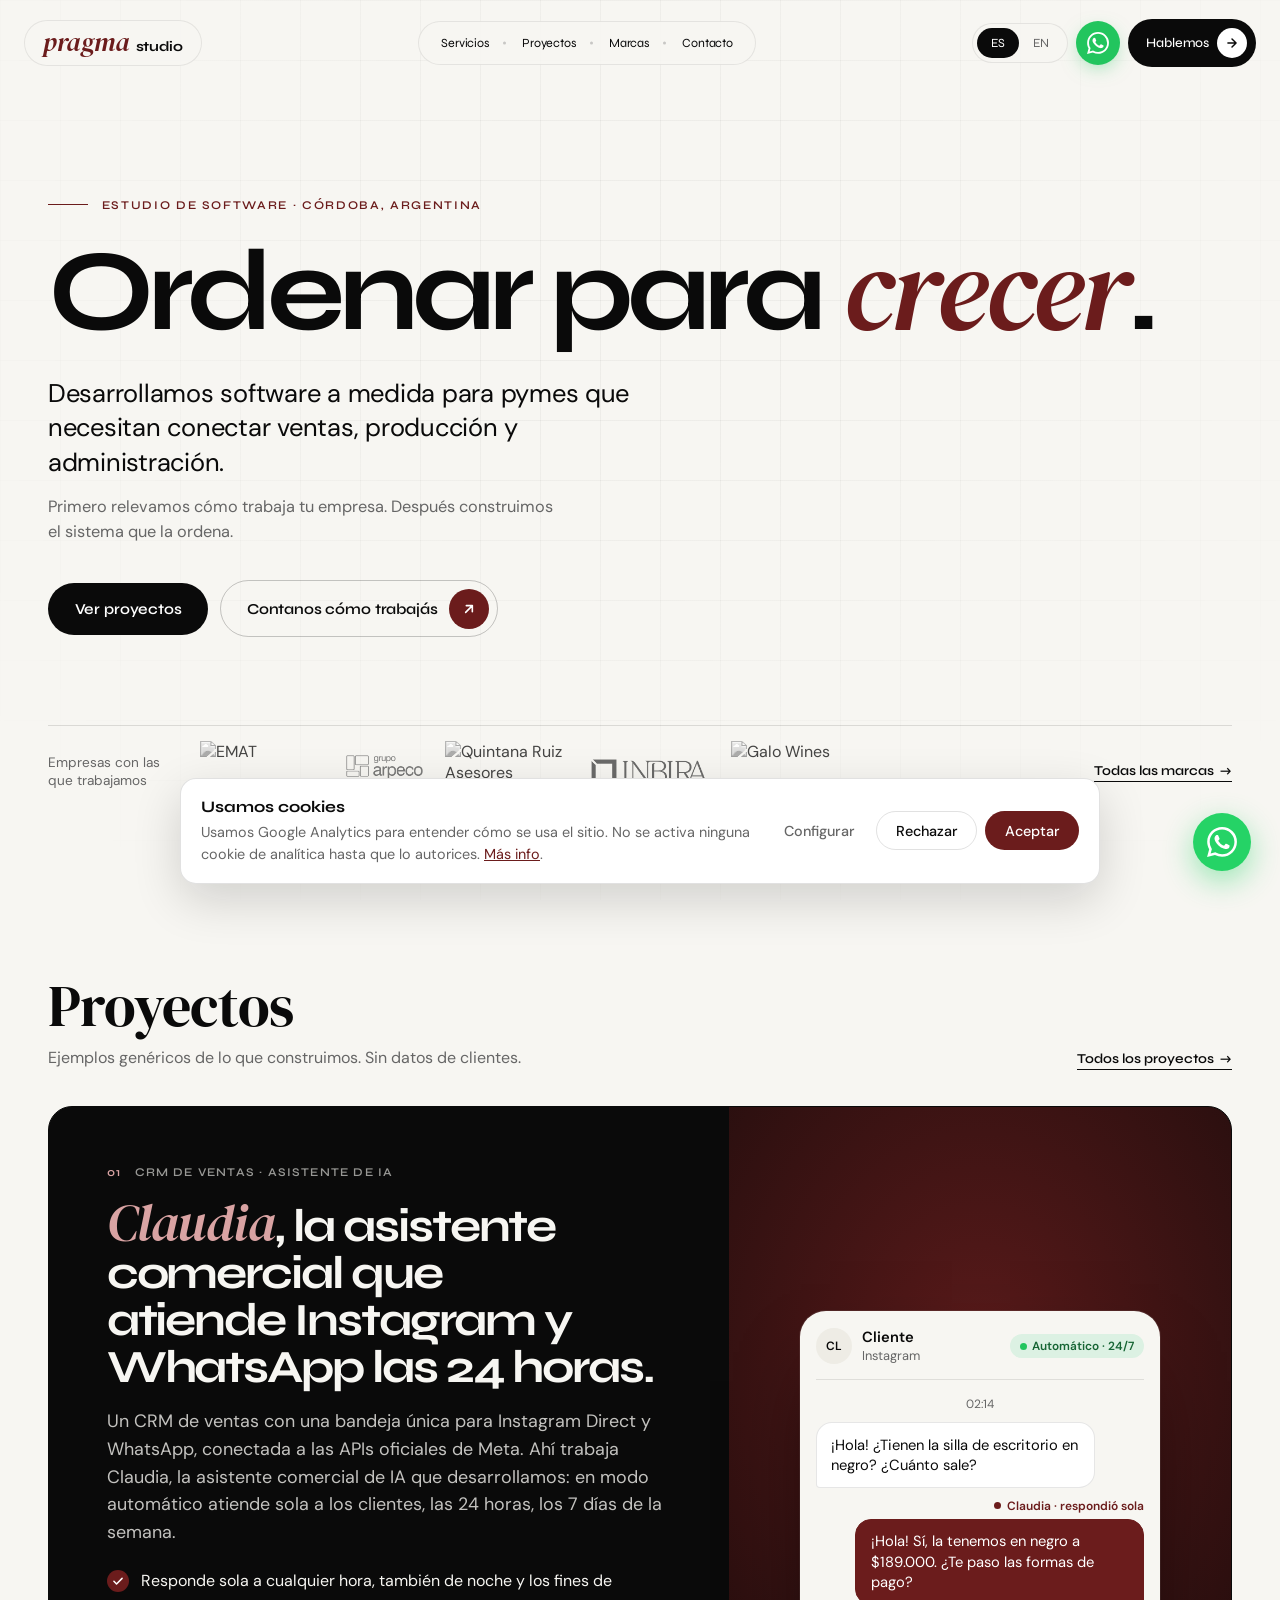
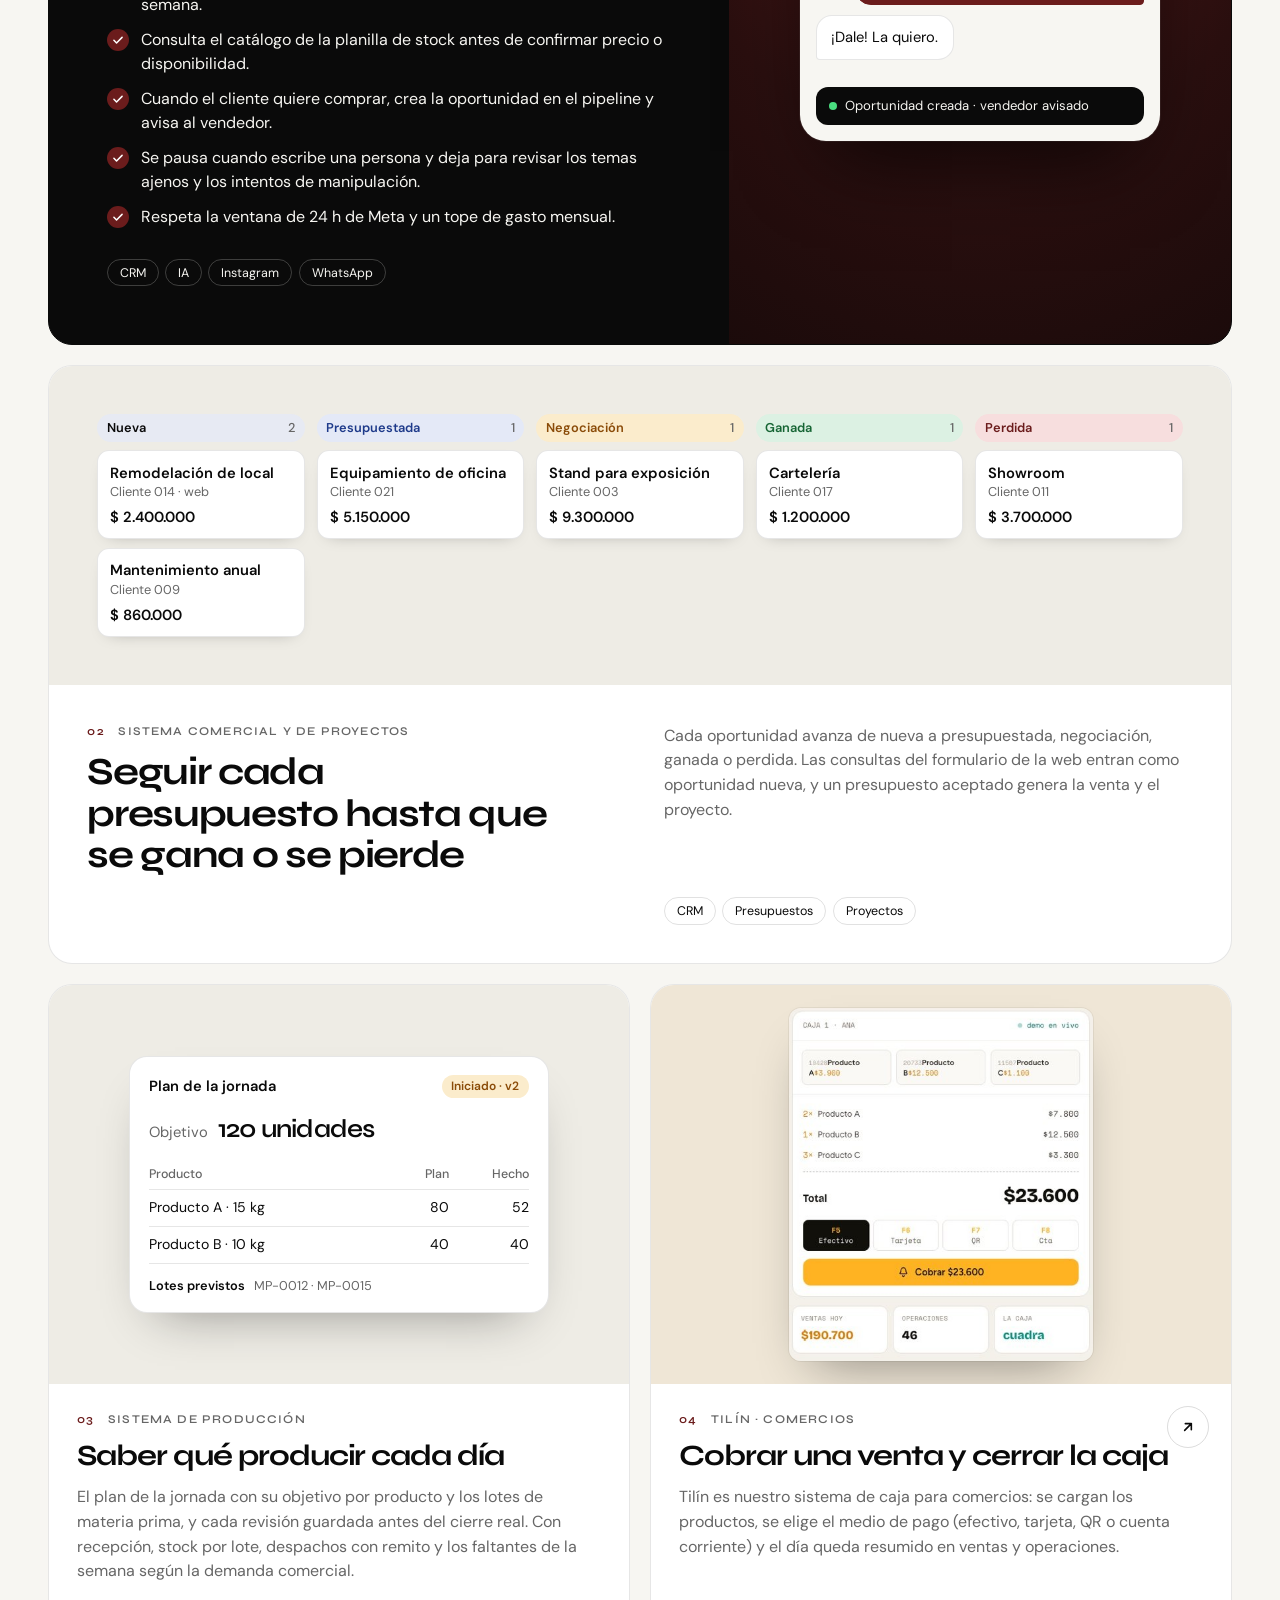
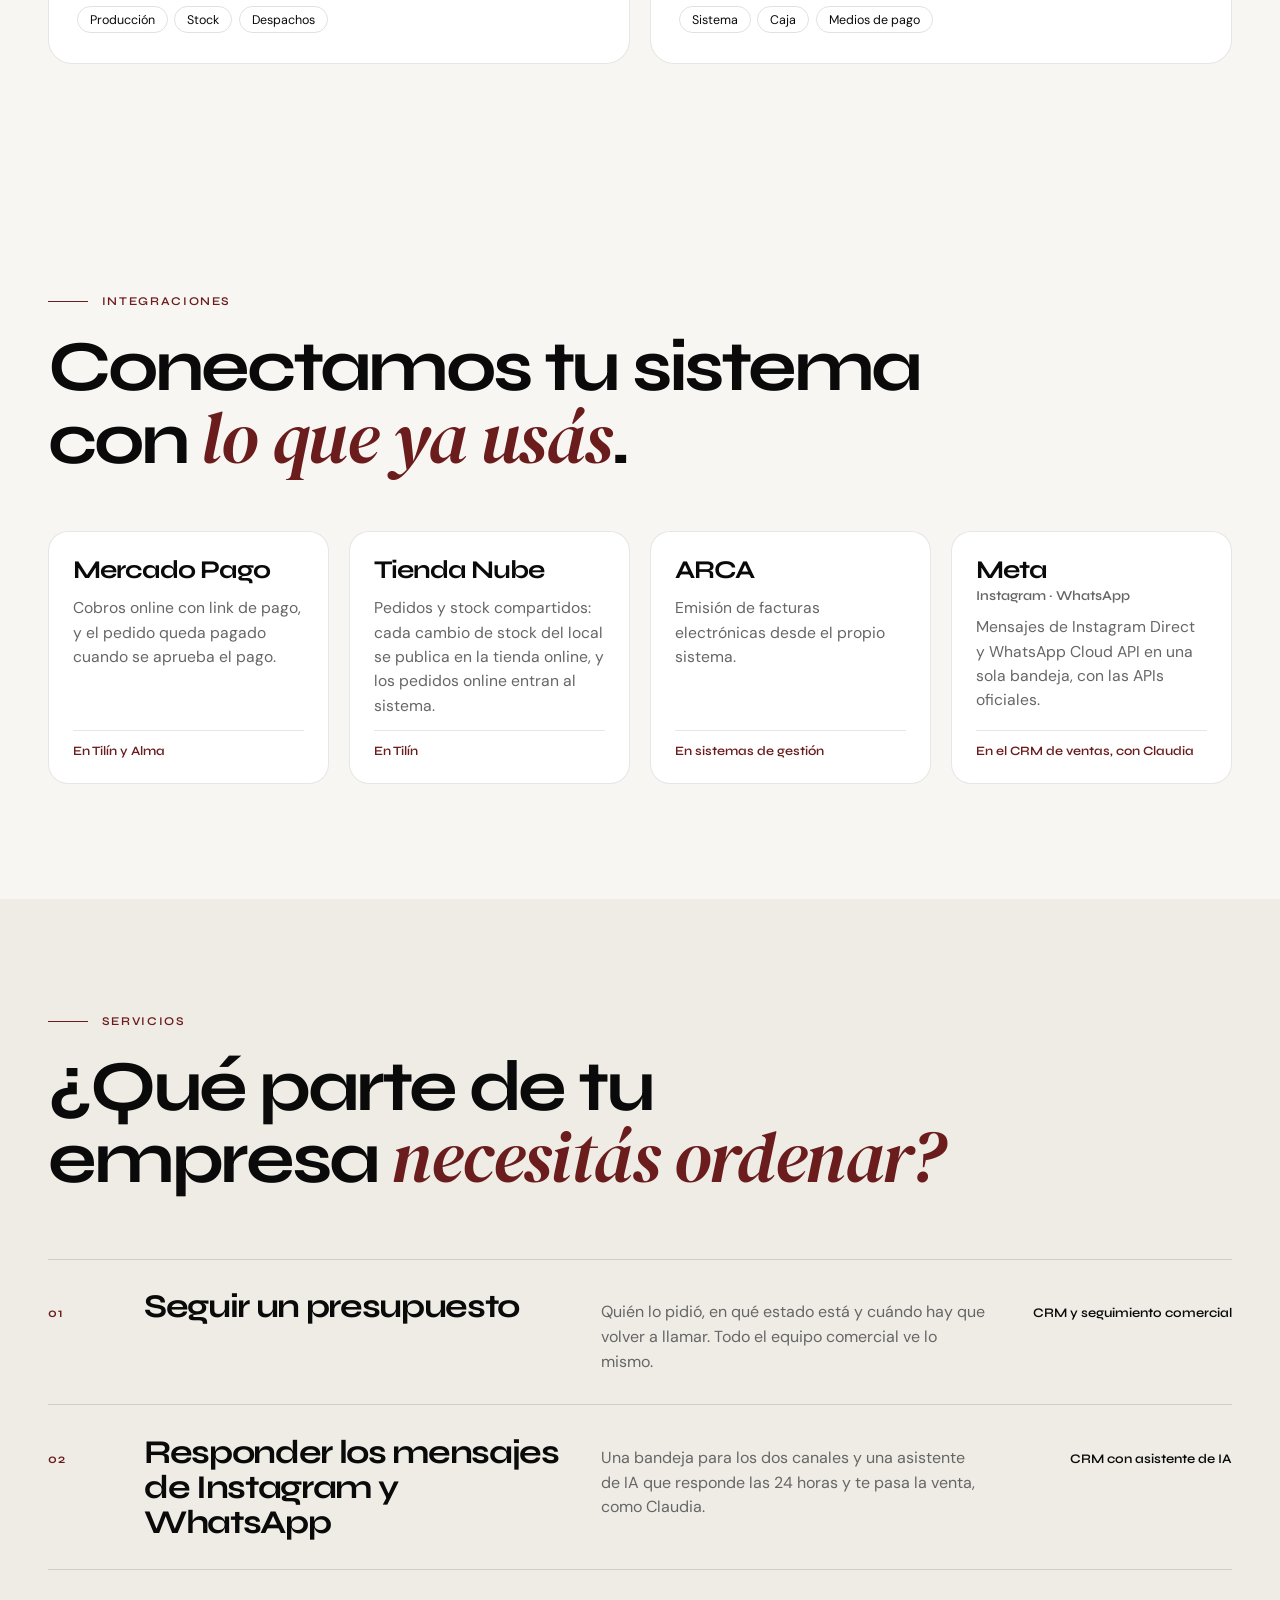
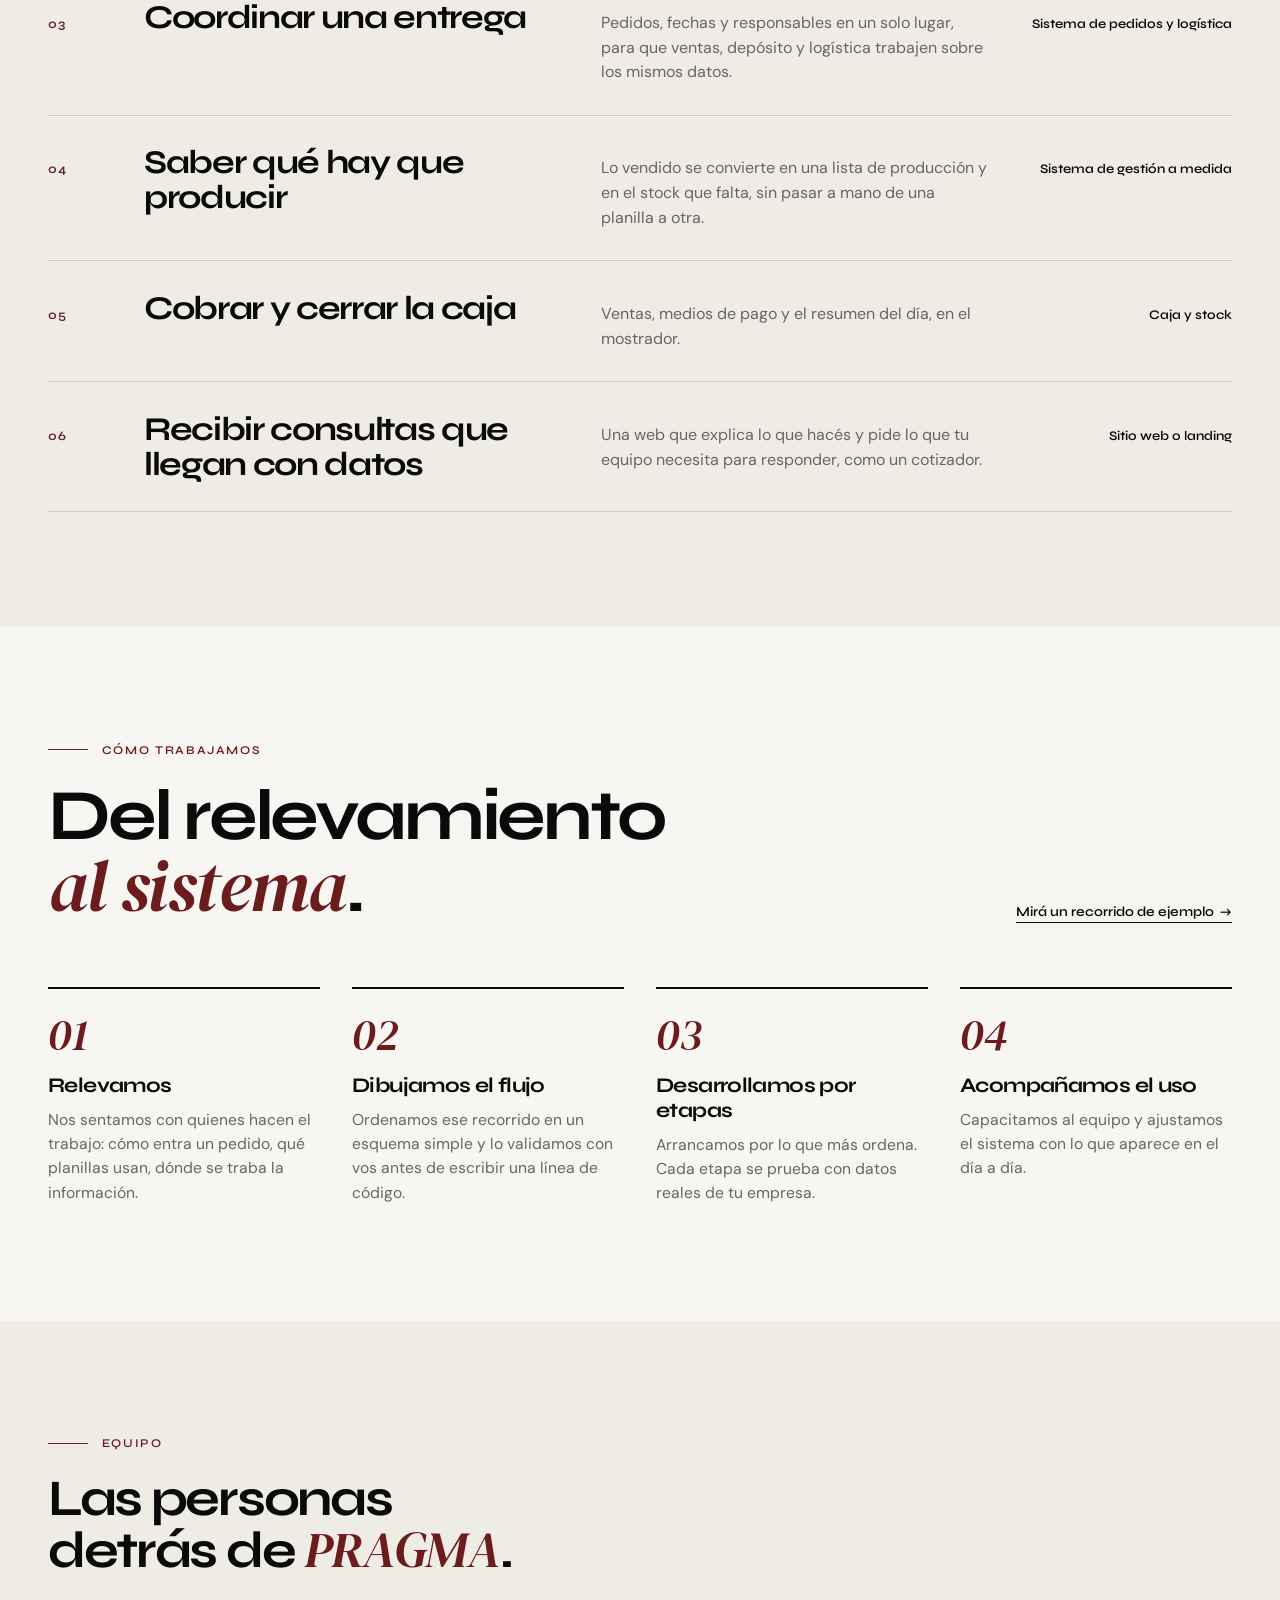
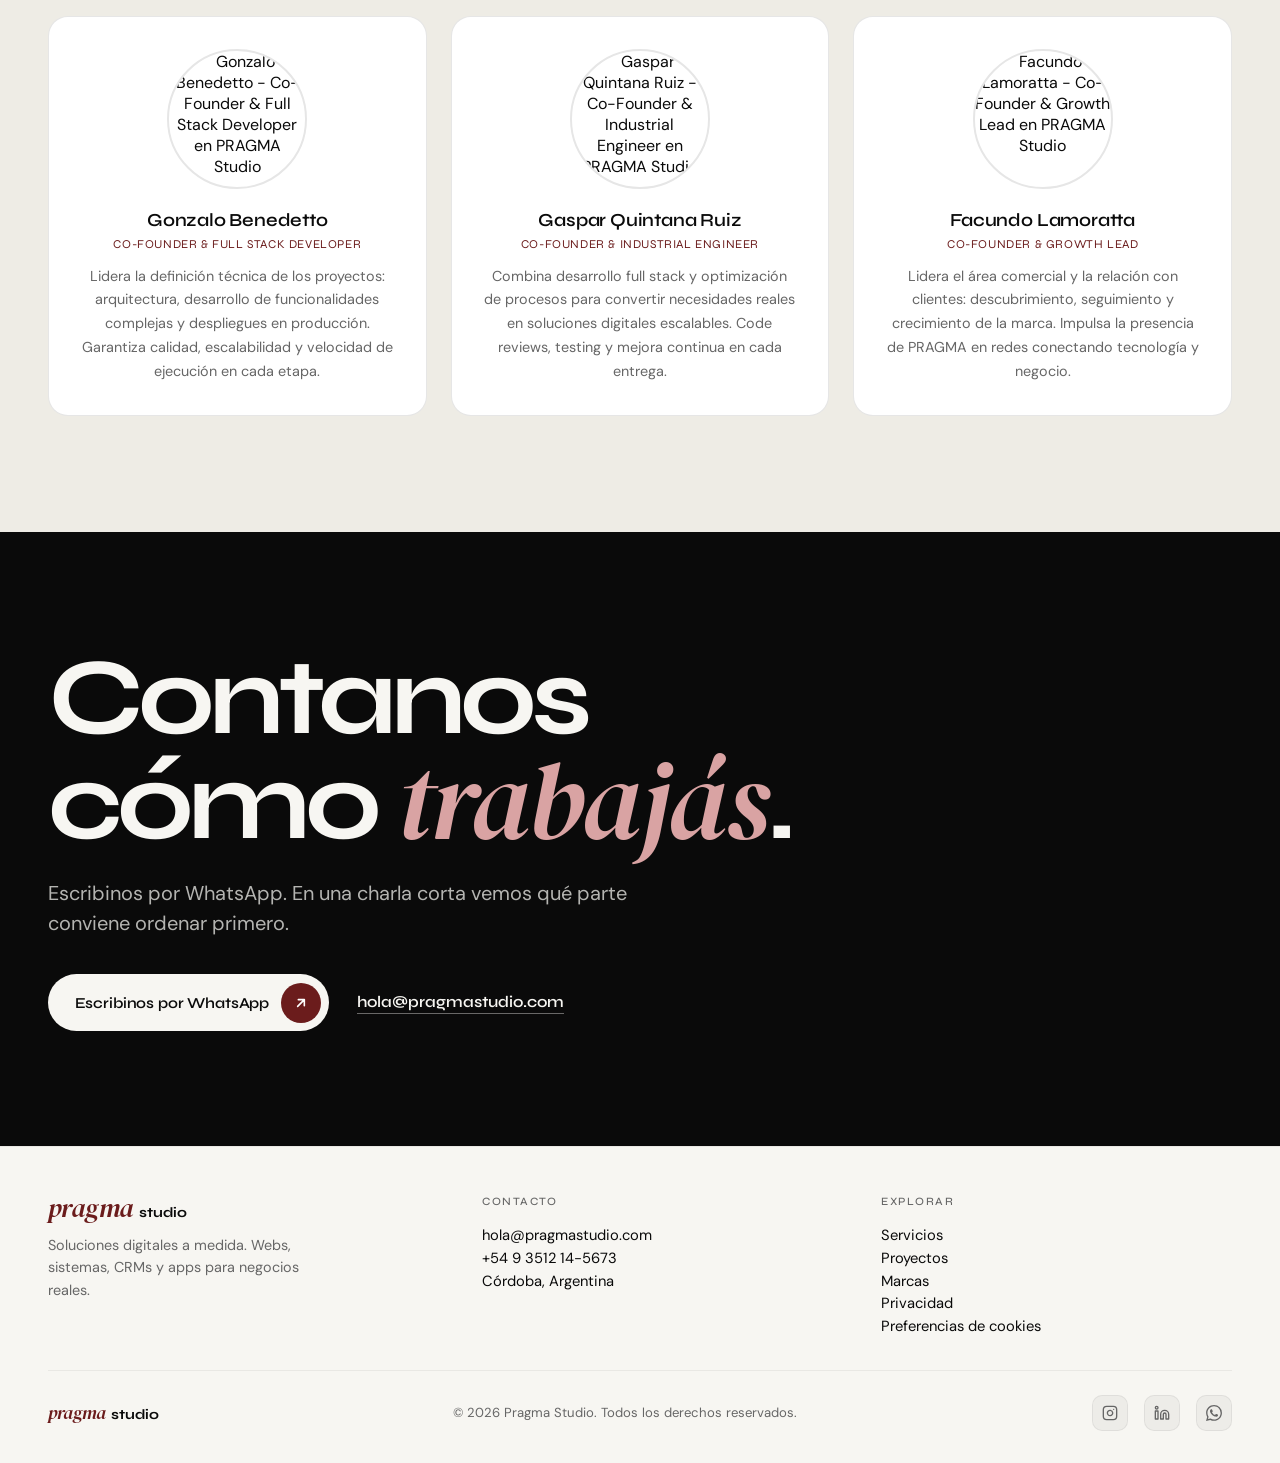
==== commit bbe1f4ac: "Motion: sistema base de movimiento y limpieza técnica - css/motion.css: tokens (curvas, duraciones, " ====
--- a/index.html
+++ b/index.html
@@ -30,13 +30,13 @@
   <link rel="stylesheet" href="css/consent.css">
   <script src="js/consent.js" defer></script>
   <meta name="viewport" content="width=device-width, initial-scale=1.0">
-  <title data-i18n-en="pragma studio — custom digital solutions">pragma studio — soluciones digitales a medida</title>
+  <title data-i18n-en="pragma studio — custom software for SMEs · Córdoba">pragma studio — software a medida para pymes · Córdoba</title>
   <meta name="description"
-    content="pragma studio: desarrollamos webs, sitios corporativos, e-commerce, apps y sistemas internos a medida para tu negocio. cualquier solución digital, sin costos excesivos.">
+    content="Estudio de software de Córdoba. Relevamos cómo trabaja tu empresa y desarrollamos sistemas a medida para ordenar ventas, producción y administración.">
   <link rel="canonical" href="https://pragmastudio.com.ar/">
-  <meta property="og:title" content="pragma studio — soluciones digitales a medida">
+  <meta property="og:title" content="pragma studio — software a medida para pymes">
   <meta property="og:description"
-    content="webs, sitios corporativos, e-commerce, apps y sistemas internos a medida. tecnología de primer nivel, al alcance de todos.">
+    content="Ordenar para crecer. Sistemas a medida, Claudia (asistente comercial de IA que atiende 24/7) e integraciones con Mercado Pago, Tienda Nube, ARCA, Instagram y WhatsApp.">
   <meta property="og:type" content="website">
   <meta property="og:url" content="https://pragmastudio.com.ar/">
   <meta property="og:site_name" content="pragma studio">
@@ -44,10 +44,10 @@
   <meta property="og:image" content="https://pragmastudio.com.ar/images/og-image.jpg">
   <meta property="og:image:width" content="1200">
   <meta property="og:image:height" content="630">
-  <meta property="og:image:alt" content="pragma studio — soluciones digitales a medida, Córdoba, Argentina">
+  <meta property="og:image:alt" content="pragma studio — software a medida para pymes, Córdoba, Argentina">
   <meta name="twitter:card" content="summary_large_image">
-  <meta name="twitter:title" content="pragma studio — soluciones digitales a medida">
-  <meta name="twitter:description" content="webs, sitios corporativos, e-commerce, apps y sistemas internos a medida. tecnología de primer nivel, al alcance de todos.">
+  <meta name="twitter:title" content="pragma studio — software a medida para pymes">
+  <meta name="twitter:description" content="Ordenar para crecer. Sistemas a medida, Claudia (asistente comercial de IA que atiende 24/7) e integraciones con Mercado Pago, Tienda Nube, ARCA, Instagram y WhatsApp.">
   <meta name="twitter:image" content="https://pragmastudio.com.ar/images/og-image.jpg">
   <link rel="icon" type="image/png" href="images/favicon.png">
   <link rel="shortcut icon" type="image/png" href="images/favicon.png">
@@ -59,6 +59,10 @@
     href="https://fonts.googleapis.com/css2?family=Syne:wght@400;500;600;700;800&family=DM+Sans:ital,opsz,wght@0,9..40,300;0,9..40,400;0,9..40,500;1,9..40,300;1,9..40,400&family=DM+Serif+Display:ital@0;1&family=JetBrains+Mono:wght@400;500&display=swap"
     rel="stylesheet">
   <link rel="stylesheet" href="css/index.css">
+  <link rel="stylesheet" href="css/mocks.css">
+  <link rel="stylesheet" href="css/motion.css">
+  <!-- Movimiento: habilita los estados iniciales antes del primer pintado (ver js/motion-boot.js) -->
+  <script src="js/motion-boot.js"></script>
 
   <!-- Datos estructurados (JSON-LD) — consistentes con el contenido visible -->
   <script type="application/ld+json">
@@ -72,7 +76,8 @@
         "url": "https://pragmastudio.com.ar/",
         "image": "https://pragmastudio.com.ar/images/og-image.jpg",
         "logo": "https://pragmastudio.com.ar/images/favicon.png",
-        "description": "Estudio de software de Córdoba, Argentina. Desarrollamos webs, sitios corporativos, CRMs, apps y sistemas internos a medida para ordenar los procesos de pequeñas y medianas empresas.",
+        "description": "Estudio de software de Córdoba, Argentina. Relevamos cómo trabaja cada empresa y desarrollamos sistemas a medida para pymes que necesitan conectar ventas, producción y administración.",
+        "slogan": "Ordenar para crecer",
         "email": "hola@pragmastudio.com",
         "telephone": "+5493512145673",
         "areaServed": "AR",
@@ -95,24 +100,32 @@
               "@type": "Offer",
               "itemOffered": {
                 "@type": "Service",
-                "name": "Landing page",
-                "description": "Una sola página construida para convertir, ideal para campañas puntuales, lanzamientos, eventos o profesionales que necesitan un punto de contacto digital directo."
+                "name": "Sistemas de gestión a medida",
+                "description": "Sistemas a medida para ordenar ventas, presupuestos, producción, stock, despachos y administración."
               }
             },
             {
               "@type": "Offer",
               "itemOffered": {
                 "@type": "Service",
-                "name": "Sitio corporativo",
-                "description": "Sitio con varias secciones para empresas consolidadas: servicios, casos, equipo, novedades y canales de contacto, con gestión de contenido propia."
+                "name": "CRM con asistente comercial de IA",
+                "description": "CRM de ventas con bandeja única para Instagram y WhatsApp y Claudia, asistente comercial de IA que responde las 24 horas."
               }
             },
             {
               "@type": "Offer",
               "itemOffered": {
                 "@type": "Service",
-                "name": "Apps y sistemas internos",
-                "description": "Software interno a medida: CRMs, sistemas de gestión, paneles de administración y apps web y móviles para ordenar la operación."
+                "name": "Integraciones",
+                "description": "Integraciones con Mercado Pago, Tienda Nube, ARCA y Meta (Instagram y WhatsApp)."
+              }
+            },
+            {
+              "@type": "Offer",
+              "itemOffered": {
+                "@type": "Service",
+                "name": "Sitios web y landing pages",
+                "description": "Sitios que explican lo que hace la empresa y llevan la consulta directo al equipo."
               }
             }
           ]
@@ -130,7 +143,7 @@
         "@type": "WebPage",
         "@id": "https://pragmastudio.com.ar/#webpage",
         "url": "https://pragmastudio.com.ar/",
-        "name": "pragma studio — soluciones digitales a medida",
+        "name": "pragma studio — software a medida para pymes",
         "isPartOf": { "@id": "https://pragmastudio.com.ar/#website" },
         "about": { "@id": "https://pragmastudio.com.ar/#organization" },
         "inLanguage": "es"
@@ -576,6 +589,7 @@
   </footer>
 
   <script src="js/index.js"></script>
+  <script src="js/motion.js"></script>
 
   <!-- ═══════════════ WHATSAPP FLOAT ═══════════════ -->
   <a href="https://wa.me/5493512145673" target="_blank" rel="noopener" class="whatsapp-float" aria-label="Escribinos por WhatsApp" data-i18n-en-aria-label="Message us on WhatsApp">
--- a/css/index.css
+++ b/css/index.css
@@ -1092,183 +1092,9 @@
     }
 
 
-    /* ═══════════════════ ILUSTRACIONES GENÉRICAS (HTML) ═══════════════════ */
+    /* ═══════════════════ ILUSTRACIONES GENÉRICAS — contenedor (componente en mocks.css) ═══════════════════ */
     .case-media--mock { background: var(--bg-secondary); }
     .case--full .case-media--mock { padding: clamp(1.25rem, 4vw, 3rem); }
-
-    .mock {
-      width: 100%;
-      font-family: var(--font-body);
-      color: var(--text-primary);
-      font-size: 0.92rem;
-      line-height: 1.4;
-      text-align: left;
-    }
-
-    .mock b { font-weight: 600; }
-    .mock small { display: block; color: var(--text-secondary); font-size: 0.8rem; }
-
-    /* Chat con borrador de Claudia */
-    .mock-chat {
-      width: min(100%, 360px);
-      background: var(--bg-primary);
-      border-radius: 26px;
-      padding: 1rem;
-      box-shadow: 0 40px 80px -30px rgba(0, 0, 0, 0.8), 0 0 0 1px rgba(255, 255, 255, 0.08);
-    }
-
-    .mc-head {
-      display: flex;
-      align-items: center;
-      gap: 0.65rem;
-      padding-bottom: 0.85rem;
-      border-bottom: 1px solid var(--border-card);
-    }
-
-    .mc-avatar {
-      width: 36px;
-      height: 36px;
-      border-radius: 999px;
-      display: inline-flex;
-      align-items: center;
-      justify-content: center;
-      background: var(--bg-secondary);
-      font-size: 0.75rem;
-      font-weight: 600;
-    }
-
-    .mc-who b { display: block; }
-
-    .mc-thread { display: flex; flex-direction: column; gap: 0.6rem; padding: 1rem 0 0.85rem; }
-    .mc-in { align-self: flex-start; }
-
-    .mc-msg {
-      max-width: 85%;
-      padding: 0.7rem 0.9rem;
-      border-radius: 16px 16px 16px 4px;
-      background: #fff;
-      border: 1px solid var(--border-card);
-    }
-
-    .mc-status {
-      margin-left: auto;
-      display: inline-flex;
-      align-items: center;
-      gap: 0.35rem;
-      padding: 0.25rem 0.6rem;
-      border-radius: 999px;
-      background: #dcf1e3;
-      color: #166534;
-      font-size: 0.74rem;
-      font-weight: 600;
-      white-space: nowrap;
-    }
-
-    .mc-live { width: 7px; height: 7px; border-radius: 999px; background: #22c55e; }
-
-    .mc-time { align-self: center; font-size: 0.75rem; color: var(--text-secondary); }
-
-    .mc-out { align-self: flex-end; max-width: 88%; display: flex; flex-direction: column; align-items: flex-end; gap: 0.3rem; }
-    .mc-by { display: inline-flex; align-items: center; gap: 0.35rem; font-size: 0.75rem; font-weight: 600; color: var(--accent-bordo); }
-    .mc-dot { width: 7px; height: 7px; border-radius: 999px; background: var(--accent-bordo); }
-
-    .mc-claudia {
-      max-width: none;
-      border-radius: 16px 16px 4px 16px;
-      background: var(--accent-bordo);
-      border-color: var(--accent-bordo);
-      color: #fff;
-    }
-
-    .mc-toast {
-      display: flex;
-      align-items: center;
-      gap: 0.5rem;
-      margin-top: 0.85rem;
-      padding: 0.6rem 0.8rem;
-      border-radius: 12px;
-      background: var(--text-primary);
-      color: var(--bg-primary);
-      font-size: 0.82rem;
-    }
-
-    .mc-toast-dot { width: 8px; height: 8px; border-radius: 999px; background: #4ade80; flex-shrink: 0; }
-
-    /* Tablero de oportunidades */
-    .mk-cols {
-      display: grid;
-      grid-template-columns: repeat(5, minmax(0, 1fr));
-      gap: 0.75rem;
-    }
-
-    .mk-col { display: flex; flex-direction: column; gap: 0.55rem; }
-
-    .mk-label {
-      display: flex;
-      align-items: center;
-      justify-content: space-between;
-      font-size: 0.8rem;
-      font-weight: 600;
-      padding: 0.3rem 0.6rem;
-      border-radius: 999px;
-    }
-
-    .mk-label b { color: var(--text-secondary); font-weight: 500; }
-    .mk-new { background: #e7eaf3; }
-    .mk-sent { background: #e4e9f7; color: #1e3a8a; }
-    .mk-neg { background: #fbeccc; color: #8a4b08; }
-    .mk-won { background: #dcf1e3; color: #166534; }
-    .mk-lost { background: #f7dede; color: var(--accent-bordo); }
-
-    .mk-card {
-      background: #fff;
-      border: 1px solid var(--border-card);
-      border-radius: 12px;
-      padding: 0.7rem 0.75rem;
-      box-shadow: 0 6px 16px -12px rgba(10, 10, 10, 0.4);
-    }
-
-    .mk-card b { display: block; }
-    .mk-card span { display: block; margin-top: 0.35rem; font-weight: 600; }
-
-    /* Plan de producción */
-    .mock-plan {
-      width: min(100%, 420px);
-      background: #fff;
-      border: 1px solid var(--border-card);
-      border-radius: 18px;
-      padding: 1.1rem 1.2rem;
-      box-shadow: 0 24px 50px -28px rgba(10, 10, 10, 0.45);
-    }
-
-    .mp-head { display: flex; align-items: center; justify-content: space-between; gap: 0.5rem; }
-
-    .mp-chip {
-      font-size: 0.75rem;
-      font-weight: 600;
-      padding: 0.2rem 0.6rem;
-      border-radius: 999px;
-      background: #fbeccc;
-      color: #8a4b08;
-    }
-
-    .mp-goal {
-      display: flex;
-      align-items: baseline;
-      gap: 0.6rem;
-      margin: 0.85rem 0;
-      color: var(--text-secondary);
-    }
-
-    .mp-goal b { font-family: var(--font-display); font-size: 1.6rem; color: var(--text-primary); letter-spacing: -0.03em; }
-
-    .mp-table { width: 100%; border-collapse: collapse; font-size: 0.88rem; }
-    .mp-table th { text-align: left; font-weight: 500; color: var(--text-secondary); font-size: 0.78rem; padding: 0.35rem 0; border-bottom: 1px solid var(--border-card); }
-    .mp-table td { padding: 0.5rem 0; border-bottom: 1px solid var(--border-card); }
-    .mp-table th:not(:first-child), .mp-table td:not(:first-child) { text-align: right; font-variant-numeric: tabular-nums; }
-
-    .mp-lots { margin-top: 0.8rem; font-size: 0.8rem; color: var(--text-secondary); }
-    .mp-lots span { font-weight: 600; color: var(--text-primary); margin-right: 0.35rem; }
 
     /* ═══════════════════ INTEGRACIONES ═══════════════════ */
     .integrations .big-heading { max-width: 18ch; margin-bottom: clamp(2.5rem, 5vw, 3.5rem); }
@@ -1592,8 +1418,6 @@
 
       .spot-body { padding: 1.5rem 1.25rem 1.6rem; }
       .spot-media { padding: 1.5rem 1rem; }
-      .mk-cols { grid-template-columns: repeat(2, minmax(0, 1fr)); gap: 0.6rem; }
-      .mk-col:nth-child(n+3) { display: none; }
       .case--full .case-media--mock { padding: 1rem; }
       .case-media--mock { padding: 1rem; }
 
--- a/css/mocks.css
+++ b/css/mocks.css
@@ -0,0 +1,181 @@
+/* Ilustraciones genéricas de interfaz (HTML + CSS, datos inventados).
+   Las usan index.html y proyectos.html. Requieren los tokens de color y fuentes de la página. */
+
+.mock {
+  width: 100%;
+  font-family: var(--font-body);
+  color: var(--text-primary);
+  font-size: 0.92rem;
+  line-height: 1.4;
+  text-align: left;
+}
+
+.mock b { font-weight: 600; }
+.mock small { display: block; color: var(--text-secondary); font-size: 0.8rem; }
+
+/* Chat con borrador de Claudia */
+.mock-chat {
+  width: min(100%, 360px);
+  background: var(--bg-primary);
+  border-radius: 26px;
+  padding: 1rem;
+  box-shadow: 0 40px 80px -30px rgba(0, 0, 0, 0.8), 0 0 0 1px rgba(255, 255, 255, 0.08);
+}
+
+.mc-head {
+  display: flex;
+  align-items: center;
+  gap: 0.65rem;
+  padding-bottom: 0.85rem;
+  border-bottom: 1px solid var(--border-card);
+}
+
+.mc-avatar {
+  width: 36px;
+  height: 36px;
+  border-radius: 999px;
+  display: inline-flex;
+  align-items: center;
+  justify-content: center;
+  background: var(--bg-secondary);
+  font-size: 0.75rem;
+  font-weight: 600;
+}
+
+.mc-who b { display: block; }
+
+.mc-thread { display: flex; flex-direction: column; gap: 0.6rem; padding: 1rem 0 0.85rem; }
+.mc-in { align-self: flex-start; }
+
+.mc-msg {
+  max-width: 85%;
+  padding: 0.7rem 0.9rem;
+  border-radius: 16px 16px 16px 4px;
+  background: #fff;
+  border: 1px solid var(--border-card);
+}
+
+.mc-status {
+  margin-left: auto;
+  display: inline-flex;
+  align-items: center;
+  gap: 0.35rem;
+  padding: 0.25rem 0.6rem;
+  border-radius: 999px;
+  background: #dcf1e3;
+  color: #166534;
+  font-size: 0.74rem;
+  font-weight: 600;
+  white-space: nowrap;
+}
+
+.mc-live { width: 7px; height: 7px; border-radius: 999px; background: #22c55e; }
+
+.mc-time { align-self: center; font-size: 0.75rem; color: var(--text-secondary); }
+
+.mc-out { align-self: flex-end; max-width: 88%; display: flex; flex-direction: column; align-items: flex-end; gap: 0.3rem; }
+.mc-by { display: inline-flex; align-items: center; gap: 0.35rem; font-size: 0.75rem; font-weight: 600; color: var(--accent-bordo); }
+.mc-dot { width: 7px; height: 7px; border-radius: 999px; background: var(--accent-bordo); }
+
+.mc-claudia {
+  max-width: none;
+  border-radius: 16px 16px 4px 16px;
+  background: var(--accent-bordo);
+  border-color: var(--accent-bordo);
+  color: #fff;
+}
+
+.mc-toast {
+  display: flex;
+  align-items: center;
+  gap: 0.5rem;
+  margin-top: 0.85rem;
+  padding: 0.6rem 0.8rem;
+  border-radius: 12px;
+  background: var(--text-primary);
+  color: var(--bg-primary);
+  font-size: 0.82rem;
+}
+
+.mc-toast-dot { width: 8px; height: 8px; border-radius: 999px; background: #4ade80; flex-shrink: 0; }
+
+/* Tablero de oportunidades */
+.mk-cols {
+  display: grid;
+  grid-template-columns: repeat(5, minmax(0, 1fr));
+  gap: 0.75rem;
+}
+
+.mk-col { display: flex; flex-direction: column; gap: 0.55rem; }
+
+.mk-label {
+  display: flex;
+  align-items: center;
+  justify-content: space-between;
+  font-size: 0.8rem;
+  font-weight: 600;
+  padding: 0.3rem 0.6rem;
+  border-radius: 999px;
+}
+
+.mk-label b { color: var(--text-secondary); font-weight: 500; }
+.mk-new { background: #e7eaf3; }
+.mk-sent { background: #e4e9f7; color: #1e3a8a; }
+.mk-neg { background: #fbeccc; color: #8a4b08; }
+.mk-won { background: #dcf1e3; color: #166534; }
+.mk-lost { background: #f7dede; color: var(--accent-bordo); }
+
+.mk-card {
+  background: #fff;
+  border: 1px solid var(--border-card);
+  border-radius: 12px;
+  padding: 0.7rem 0.75rem;
+  box-shadow: 0 6px 16px -12px rgba(10, 10, 10, 0.4);
+}
+
+.mk-card b { display: block; }
+.mk-card span { display: block; margin-top: 0.35rem; font-weight: 600; }
+
+/* Plan de producción */
+.mock-plan {
+  width: min(100%, 420px);
+  background: #fff;
+  border: 1px solid var(--border-card);
+  border-radius: 18px;
+  padding: 1.1rem 1.2rem;
+  box-shadow: 0 24px 50px -28px rgba(10, 10, 10, 0.45);
+}
+
+.mp-head { display: flex; align-items: center; justify-content: space-between; gap: 0.5rem; }
+
+.mp-chip {
+  font-size: 0.75rem;
+  font-weight: 600;
+  padding: 0.2rem 0.6rem;
+  border-radius: 999px;
+  background: #fbeccc;
+  color: #8a4b08;
+}
+
+.mp-goal {
+  display: flex;
+  align-items: baseline;
+  gap: 0.6rem;
+  margin: 0.85rem 0;
+  color: var(--text-secondary);
+}
+
+.mp-goal b { font-family: var(--font-display); font-size: 1.6rem; color: var(--text-primary); letter-spacing: -0.03em; }
+
+.mp-table { width: 100%; border-collapse: collapse; font-size: 0.88rem; }
+.mp-table th { text-align: left; font-weight: 500; color: var(--text-secondary); font-size: 0.78rem; padding: 0.35rem 0; border-bottom: 1px solid var(--border-card); }
+.mp-table td { padding: 0.5rem 0; border-bottom: 1px solid var(--border-card); }
+.mp-table th:not(:first-child), .mp-table td:not(:first-child) { text-align: right; font-variant-numeric: tabular-nums; }
+
+.mp-lots { margin-top: 0.8rem; font-size: 0.8rem; color: var(--text-secondary); }
+.mp-lots span { font-weight: 600; color: var(--text-primary); margin-right: 0.35rem; }
+
+@media (max-width: 768px) {
+  .mk-cols { grid-template-columns: repeat(2, minmax(0, 1fr)); gap: 0.6rem; }
+  .mk-col:nth-child(n+3) { display: none; }
+}
--- a/css/motion.css
+++ b/css/motion.css
@@ -0,0 +1,349 @@
+/* ═══════════════════════════════════════════════════════════════════
+   MOTION · sistema de movimiento de pragma studio
+   Compartido por index.html, proyectos.html y marcas.html.
+
+   Lenguaje (una regla por tipo de contenido):
+     · Títulos        → emergen desde una máscara, línea por línea   (data-m="lines" / "words")
+     · Declaraciones  → se "entintan" palabra por palabra con el scroll (data-m="fill")
+     · Texto de apoyo → sube unos píxeles y aparece                    (data-m="rise")
+     · Cards y medios → se destapan como una cortina, con escala interna (data-m="clip")
+     · Divisores      → la línea se dibuja de izquierda a derecha      (data-m="draw")
+
+   Cómo funciona:
+     · Los estados ocultos solo existen bajo `html.motion` (clase que pone
+       js/motion-boot.js). Sin JS, o si algo falla, todo se ve.
+     · js/motion.js agrega `.is-in` al entrar en pantalla y `.is-done` al terminar.
+       Con `.is-done` ninguna regla de este archivo sigue aplicando sobre el
+       elemento: los hovers y transiciones propios de cada componente quedan intactos.
+     · Las entradas animan `translate`, `scale`, `opacity` y `clip-path`; nunca
+       `transform` del propio elemento, para no pisar los hovers existentes.
+   ═══════════════════════════════════════════════════════════════════ */
+
+:root {
+  /* Curvas */
+  --ease-out: cubic-bezier(0.16, 1, 0.3, 1);        /* texto, medios, hovers */
+  --ease-soft: cubic-bezier(0.6, 0.01, 0.05, 0.95); /* entradas con peso (cierre) */
+  --ease-inout: cubic-bezier(0.76, 0, 0.24, 1);     /* cortinas, líneas, menú */
+  --ease-ui: cubic-bezier(0.4, 0, 0.2, 1);          /* color y estados de UI */
+
+  /* Duraciones */
+  --m-dur-ui: 0.3s;
+  --m-dur: 0.9s;         /* texto de apoyo */
+  --m-dur-title: 1.2s;   /* títulos con máscara */
+  --m-dur-clip: 1.15s;   /* cortina de cards */
+  --m-dur-inner: 1.5s;   /* escala interna de medios */
+  --m-dur-line: 1.1s;    /* divisores */
+
+  /* Recorridos y escalonado */
+  --m-y: 28px;
+  --m-line-step: 90ms;   /* entre líneas de un título */
+  --m-word-step: 80ms;   /* entre palabras (cierre) */
+  --m-stagger: 80;       /* ms entre elementos que entran juntos (lo lee motion.js) */
+  --m-stagger-in: 60;    /* ms entre hijos de una card */
+  --m-fill-from: 0.16;
+
+  /* Valores por componente */
+  --m-r: 24px;
+  --m-line-w: 1px;
+  --m-line-c: rgba(10, 10, 10, 0.14);
+}
+
+/* Mobile: mismos efectos, con menos recorrido y algo más breves */
+@media (max-width: 768px) {
+  :root {
+    --m-dur: 0.75s;
+    --m-dur-title: 1s;
+    --m-dur-clip: 0.95s;
+    --m-dur-inner: 1.2s;
+    --m-dur-line: 0.9s;
+    --m-y: 18px;
+    --m-line-step: 75ms;
+    --m-word-step: 65ms;
+    --m-stagger: 65;
+    --m-stagger-in: 50;
+  }
+}
+
+/* Radios y líneas de cada componente (coinciden con su CSS) */
+.integ, .team-card, .marca-card { --m-r: 20px; }
+.project-card { --m-r: 22px; }
+.step { --m-line-w: 2px; --m-line-c: var(--text-primary); }
+.hero-proof { --m-line-c: rgba(10, 10, 10, 0.12); }
+.section-heading { --m-line-c: rgba(10, 10, 10, 0.10); }
+@media (max-width: 768px) {
+  .case { --m-r: 18px; }
+}
+
+/* ═══════════════════ ENTRADAS ═══════════════════ */
+
+/* — rise: texto de apoyo — */
+html.motion [data-m="rise"]:not(.is-done) {
+  transition:
+    opacity var(--m-dur) var(--ease-out) var(--m-delay, 0ms),
+    translate var(--m-dur) var(--ease-out) var(--m-delay, 0ms);
+}
+html.motion [data-m="rise"]:not(.is-in) {
+  opacity: 0;
+  translate: 0 var(--m-y);
+}
+
+/* — fade — */
+html.motion [data-m="fade"]:not(.is-done) {
+  transition: opacity 1.1s var(--ease-ui) var(--m-delay, 0ms);
+}
+html.motion [data-m="fade"]:not(.is-in) { opacity: 0; }
+
+/* — eyebrow: la regla se dibuja y la etiqueta entra desde ella — */
+html.motion [data-m="eyebrow"]:not(.is-done) .eyebrow-rule {
+  transform-origin: left center;
+  transition: scale 0.9s var(--ease-inout) var(--m-delay, 0ms);
+}
+html.motion [data-m="eyebrow"]:not(.is-in) .eyebrow-rule { scale: 0 1; }
+html.motion [data-m="eyebrow"]:not(.is-done) > :not(.eyebrow-rule) {
+  transition:
+    opacity var(--m-dur) var(--ease-out) calc(var(--m-delay, 0ms) + 140ms),
+    translate var(--m-dur) var(--ease-out) calc(var(--m-delay, 0ms) + 140ms);
+}
+html.motion [data-m="eyebrow"]:not(.is-in) > :not(.eyebrow-rule) {
+  opacity: 0;
+  translate: -14px 0;
+}
+
+/* — lines / words: títulos con máscara —
+   motion.js envuelve cada palabra en .m-w > .m-wi. Las palabras de una misma
+   línea comparten retardo (--l = índice de línea), así el título sube por
+   líneas sin depender de dónde corta el texto en cada pantalla. */
+html.motion :is([data-m="lines"], [data-m="words"]):not(.is-split):not(.is-done) { visibility: hidden; }
+
+.m-w {
+  display: inline-block;
+  /* máscara: deja aire para descendentes e itálicas, corta lo que viene de abajo */
+  clip-path: inset(-0.14em -0.16em -0.26em -0.16em);
+}
+.m-wi {
+  display: inline-block;
+  transform: translateY(150%);
+  transition: transform var(--m-dur-title) var(--ease-out)
+    calc(var(--m-delay, 0ms) + var(--l, 0) * var(--m-line-step));
+}
+[data-m="words"] .m-wi {
+  transition-timing-function: var(--ease-soft);
+  transition-duration: 1s;
+  transition-delay: calc(var(--m-delay, 0ms) + var(--l, 0) * var(--m-word-step));
+}
+:is([data-m="lines"], [data-m="words"]).is-in .m-wi { transform: none; }
+
+/* signo pegado a la palabra anterior (el punto final de un título) */
+.m-p {
+  opacity: 0;
+  transition: opacity 0.5s linear
+    calc(var(--m-delay, 0ms) + var(--l, 0) * var(--m-line-step) + 480ms);
+}
+[data-m="words"] .m-p {
+  transition-delay: calc(var(--m-delay, 0ms) + var(--l, 0) * var(--m-word-step) + 480ms);
+}
+:is([data-m="lines"], [data-m="words"]).is-in .m-p { opacity: 1; }
+
+/* — fill: la declaración se entinta con el scroll (motion.js escribe --o) — */
+.m-f {
+  opacity: var(--o, var(--m-fill-from));
+  transition: opacity 0.35s linear;
+}
+
+/* — clip: cortina sobre cards y medios, con escala interna — */
+html.motion [data-m="clip"]:not(.is-done) {
+  transition: clip-path var(--m-dur-clip) var(--ease-out) var(--m-delay, 0ms);
+}
+html.motion [data-m="clip"]:not(.is-in) { clip-path: inset(0 0 100% 0 round var(--m-r)); }
+html.motion [data-m="clip"].is-in:not(.is-done) { clip-path: inset(0 0 0 0 round var(--m-r)); }
+
+html.motion [data-m="clip"]:not(.is-done) [data-m-inner] {
+  transition: scale var(--m-dur-inner) var(--ease-out) var(--m-delay, 0ms);
+}
+html.motion [data-m="clip"]:not(.is-in) [data-m-inner] { scale: 1.08; }
+
+/* — draw: el borde del componente se reemplaza por una línea que se dibuja —
+   "draw" usa el borde superior; "draw-b", el inferior. */
+html.motion :is([data-m="draw"], [data-m="draw-b"]):not(.is-done) { position: relative; }
+html.motion [data-m="draw"]:not(.is-done) { border-top-color: transparent; }
+html.motion [data-m="draw-b"]:not(.is-done) { border-bottom-color: transparent; }
+
+html.motion [data-m="draw"]:not(.is-done)::before,
+html.motion [data-m="draw-b"]:not(.is-done)::after {
+  content: '';
+  position: absolute;
+  left: 0;
+  right: 0;
+  height: var(--m-line-w);
+  background: var(--m-line-c);
+  pointer-events: none;
+  transform-origin: left center;
+  scale: 0 1;
+  transition: scale var(--m-dur-line) var(--ease-inout) var(--m-delay, 0ms);
+}
+html.motion [data-m="draw"]:not(.is-done)::before { top: calc(-1 * var(--m-line-w)); }
+html.motion [data-m="draw-b"]:not(.is-done)::after { bottom: calc(-1 * var(--m-line-w)); }
+html.motion [data-m="draw"].is-in:not(.is-done)::before,
+html.motion [data-m="draw-b"].is-in:not(.is-done)::after { scale: 1 1; }
+
+/* ═══════════════════ VINCULADAS AL SCROLL ═══════════════════ */
+
+/* El cierre oscuro llega como un panel con esquinas redondeadas que se abre
+   hasta ocupar todo el ancho (motion.js escribe --p de 0 a 1). */
+html.motion [data-m-scroll="expand"]:not(.is-full) {
+  clip-path: inset(
+    0 calc((1 - var(--p, 1)) * 3.5vw) 0 calc((1 - var(--p, 1)) * 3.5vw)
+    round calc((1 - var(--p, 1)) * 40px) calc((1 - var(--p, 1)) * 40px) 0 0
+  );
+}
+
+/* ═══════════════════ MENÚ MOBILE ═══════════════════ */
+
+/* El ícono pasa de tres líneas a una cruz */
+.nav-toggle span { transition: transform 0.45s var(--ease-inout), opacity 0.25s var(--ease-ui); }
+.nav-links.open ~ .nav-toggle span:nth-child(1) { transform: translateY(7px) rotate(45deg); }
+.nav-links.open ~ .nav-toggle span:nth-child(2) { opacity: 0; transform: scaleX(0.2); }
+.nav-links.open ~ .nav-toggle span:nth-child(3) { transform: translateY(-7px) rotate(-45deg); }
+
+@media (max-width: 768px) {
+  /* El panel se despliega como cortina y los links suben escalonados.
+     Cerrado queda con visibility:hidden: fuera del foco y de los lectores. */
+  html.motion .nav-links {
+    display: flex;
+    flex-direction: column;
+    position: absolute;
+    top: 100%;
+    left: 0.75rem;
+    right: 0.75rem;
+    background: rgba(247, 246, 242, 0.96);
+    -webkit-backdrop-filter: blur(20px);
+    backdrop-filter: blur(20px);
+    padding: 1.5rem;
+    gap: 0.5rem;
+    border: 1px solid rgba(10, 10, 10, 0.10);
+    border-radius: 20px;
+    margin-top: 0.5rem;
+    visibility: hidden;
+    pointer-events: none;
+    clip-path: inset(0 0 100% 0 round 20px);
+    transition: clip-path 0.45s var(--ease-inout), visibility 0s linear 0.45s;
+  }
+  html.motion .nav-links.open {
+    visibility: visible;
+    pointer-events: auto;
+    clip-path: inset(0 0 0 0 round 20px);
+    transition: clip-path 0.6s var(--ease-inout), visibility 0s;
+  }
+  html.motion .nav-links a {
+    opacity: 0;
+    translate: 0 16px;
+    transition: opacity 0.2s var(--ease-ui), translate 0.2s var(--ease-ui), color 0.25s, background 0.25s;
+  }
+  html.motion .nav-links.open a {
+    opacity: 1;
+    translate: 0 0;
+    transition:
+      opacity 0.6s var(--ease-out) calc(160ms + var(--i, 0) * 55ms),
+      translate 0.7s var(--ease-out) calc(160ms + var(--i, 0) * 55ms),
+      color 0.25s, background 0.25s;
+  }
+  html.motion .nav-links a:nth-child(2) { --i: 1; }
+  html.motion .nav-links a:nth-child(3) { --i: 2; }
+  html.motion .nav-links a:nth-child(4) { --i: 3; }
+  html.motion .nav-links a:nth-child(5) { --i: 4; }
+  html.motion .nav-links a:nth-child(6) { --i: 5; }
+}
+
+/* ═══════════════════ MICROINTERACCIONES ═══════════════════ */
+
+.btn { transition: background 0.2s, color 0.2s, border-color 0.2s, scale 0.3s var(--ease-out); }
+.btn:active { scale: 0.975; }
+
+.text-link span[aria-hidden="true"] { display: inline-block; transition: translate 0.45s var(--ease-out); }
+.team-photo { transition: scale 0.9s var(--ease-out); }
+.need-title { transition: translate 0.6s var(--ease-out), color 0.3s var(--ease-ui); }
+.integ { transition: border-color 0.4s var(--ease-ui); }
+.card-visit svg, .marca-visit svg { transition: translate 0.45s var(--ease-out); }
+
+@media (hover: hover) and (prefers-reduced-motion: no-preference) {
+  /* La flecha sale por un lado del círculo y vuelve a entrar por el opuesto */
+  .btn-arrow, .nav-cta-arrow, .case-go { overflow: hidden; }
+
+  .btn:hover .btn-arrow svg,
+  .case:has(.case-link):hover .case-go svg { animation: m-arrow-diag 0.6s var(--ease-inout); }
+
+  .nav-cta:hover .nav-cta-arrow svg,
+  .btn-primary:hover .btn-arrow svg { animation: m-arrow-x 0.6s var(--ease-inout); }
+
+  .text-link:hover span[aria-hidden="true"] { translate: 5px 0; }
+  .card-visit:hover svg, .marca-card:hover .marca-visit svg { translate: 2px -2px; }
+
+  .team-card:hover .team-photo { scale: 1.05; }
+  .need:hover .need-title { translate: 0.6rem 0; color: var(--accent-bordo); }
+  .integ:hover { border-color: rgba(107, 28, 28, 0.35); }
+}
+
+@keyframes m-arrow-diag {
+  0% { translate: 0 0; }
+  49.9% { translate: 150% -150%; }
+  50% { translate: -150% 150%; }
+  100% { translate: 0 0; }
+}
+@keyframes m-arrow-x {
+  0% { translate: 0 0; }
+  49.9% { translate: 170% 0; }
+  50% { translate: -170% 0; }
+  100% { translate: 0 0; }
+}
+
+/* ═══════════════════ TRANSICIONES ENTRE PÁGINAS ═══════════════════
+   View Transitions entre documentos (Chrome/Edge 126+, Safari 18.2+).
+   Donde no hay soporte, la navegación es la nativa de siempre.
+   Inicio → Proyectos → Marcas: hacia adelante la página nueva sube como una
+   cortina sobre la anterior; hacia atrás, baja. La barra de navegación y el
+   botón de WhatsApp no se mueven: son el ancla de continuidad. */
+@view-transition { navigation: auto; }
+
+#navbar { view-transition-name: site-nav; }
+.whatsapp-float, .wa-float { view-transition-name: wa-float; }
+
+html[data-vt="forward"]::view-transition-image-pair(root),
+html[data-vt="back"]::view-transition-image-pair(root) { isolation: auto; }
+
+html[data-vt="forward"]::view-transition-old(root),
+html[data-vt="forward"]::view-transition-new(root),
+html[data-vt="back"]::view-transition-old(root),
+html[data-vt="back"]::view-transition-new(root) {
+  mix-blend-mode: normal;
+  animation-duration: 0.7s;
+  animation-timing-function: var(--ease-inout);
+  animation-fill-mode: both;
+  animation-delay: 0s;
+}
+
+html[data-vt="forward"]::view-transition-old(root) { animation-name: m-vt-leave-up; }
+html[data-vt="forward"]::view-transition-new(root) { animation-name: m-vt-curtain-up; }
+html[data-vt="back"]::view-transition-old(root) { animation-name: m-vt-leave-down; }
+html[data-vt="back"]::view-transition-new(root) { animation-name: m-vt-curtain-down; }
+
+@keyframes m-vt-leave-up { to { transform: translateY(-9vh); opacity: 0.45; } }
+@keyframes m-vt-leave-down { to { transform: translateY(9vh); opacity: 0.45; } }
+@keyframes m-vt-curtain-up { from { clip-path: inset(100% 0 0 0); } to { clip-path: inset(0 0 0 0); } }
+@keyframes m-vt-curtain-down { from { clip-path: inset(0 0 100% 0); } to { clip-path: inset(0 0 0 0); } }
+
+@media (prefers-reduced-motion: reduce) {
+  @view-transition { navigation: none; }
+}
+
+/* ═══════════════════ IMPRESIÓN ═══════════════════ */
+@media print {
+  html.motion [data-m],
+  html.motion [data-m] * {
+    opacity: 1 !important;
+    translate: none !important;
+    scale: none !important;
+    clip-path: none !important;
+    visibility: visible !important;
+    transform: none !important;
+  }
+}
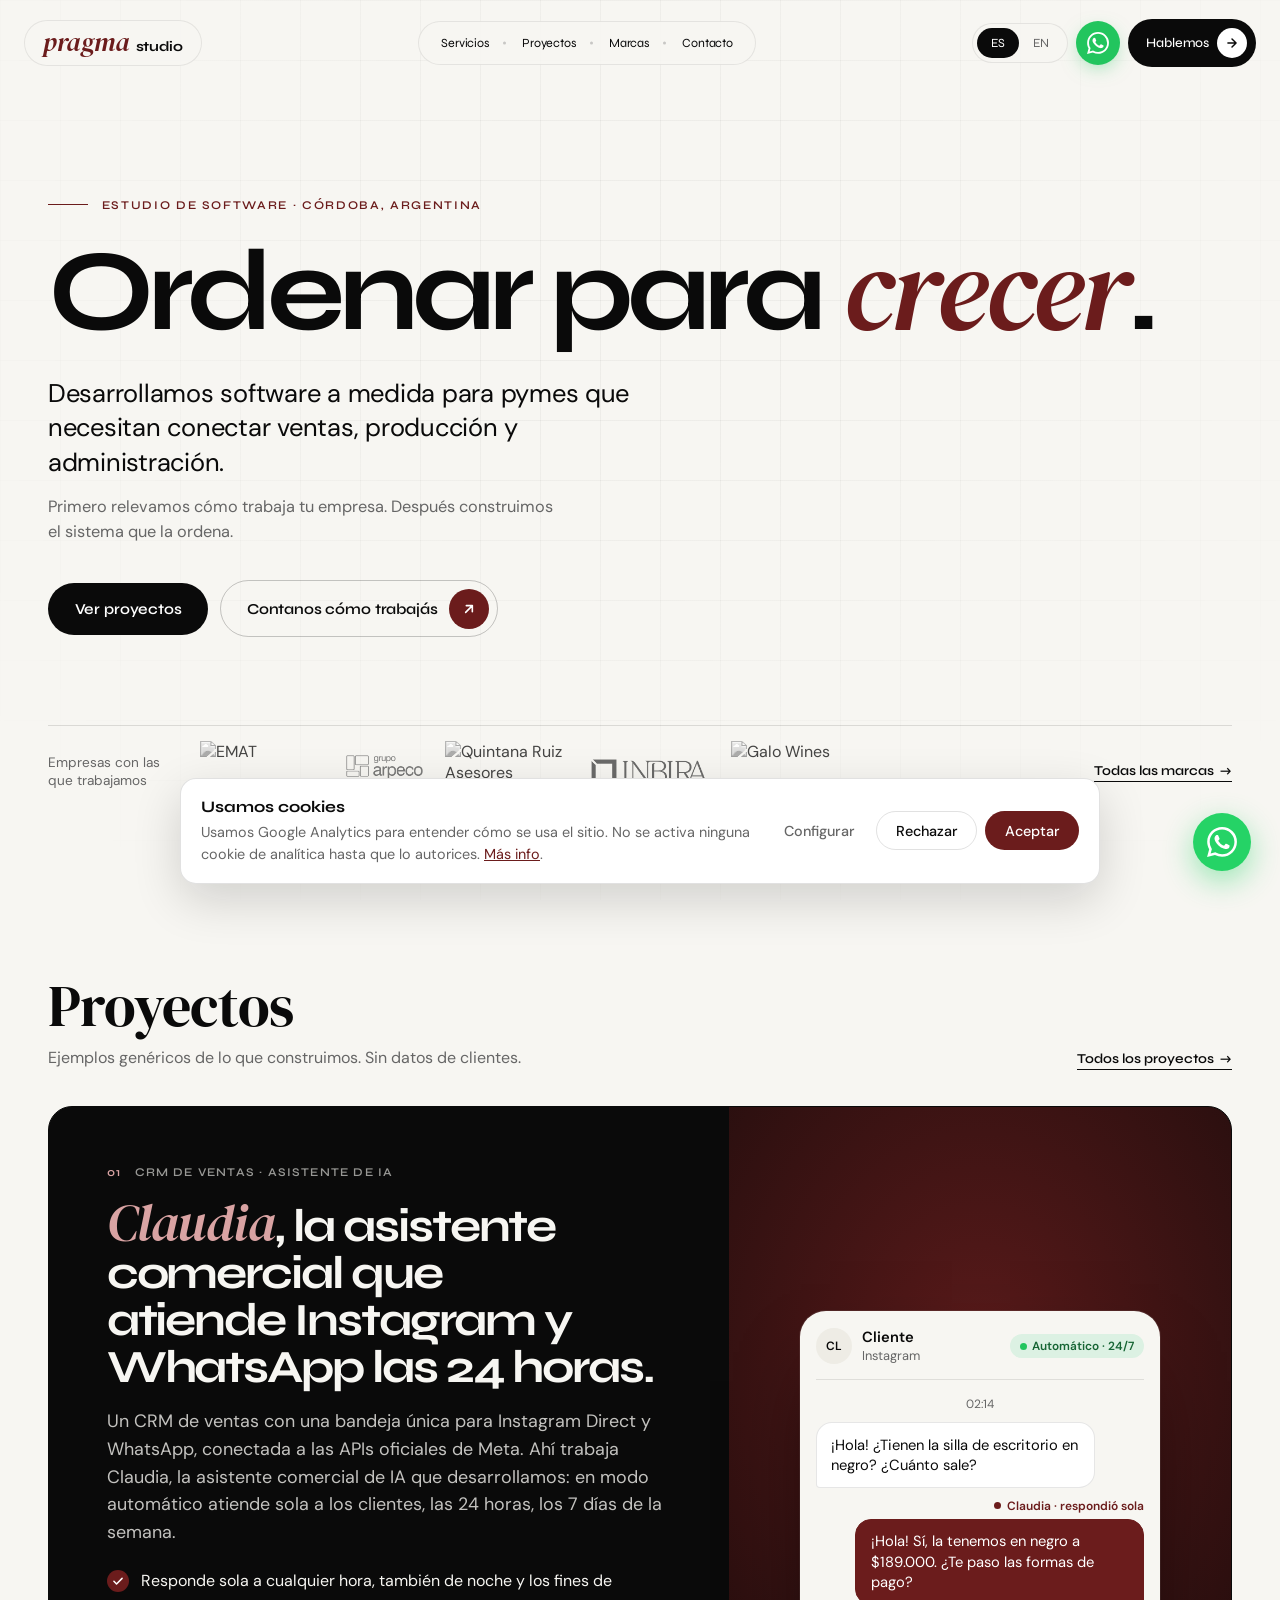
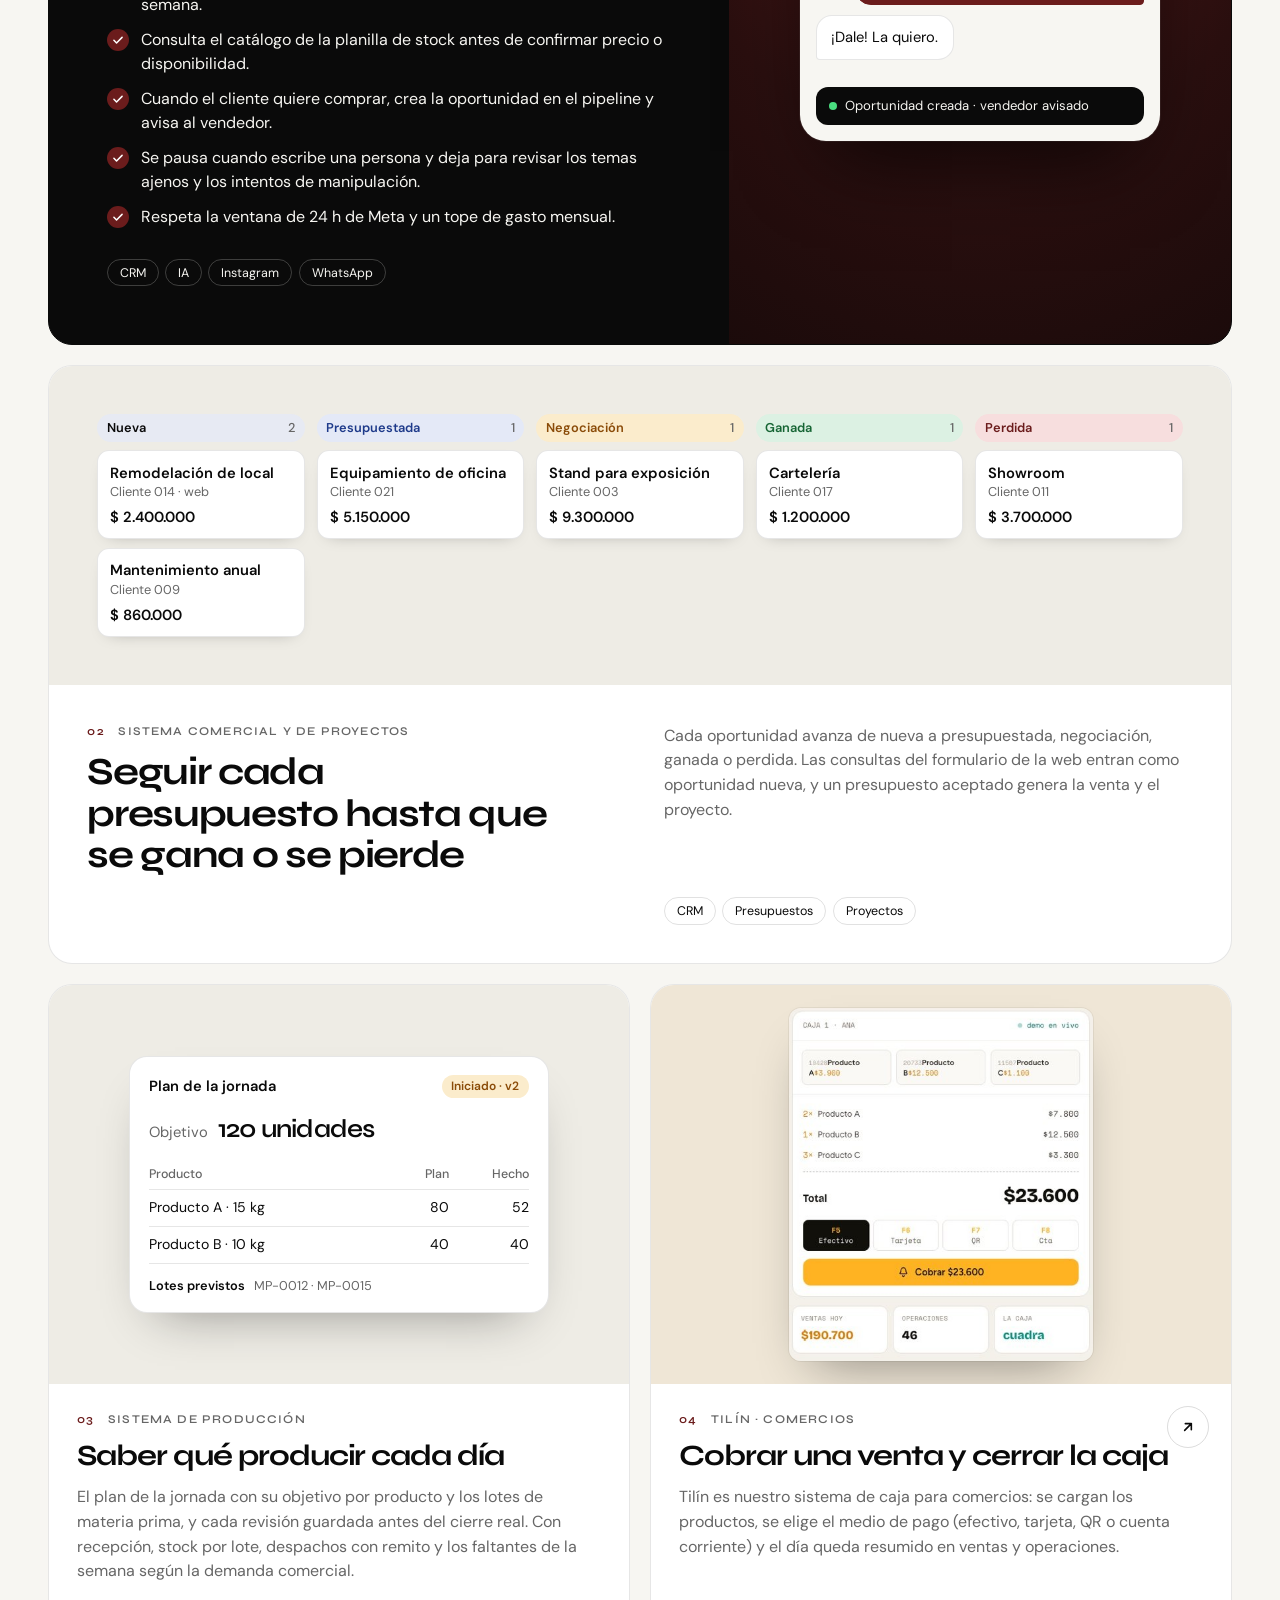
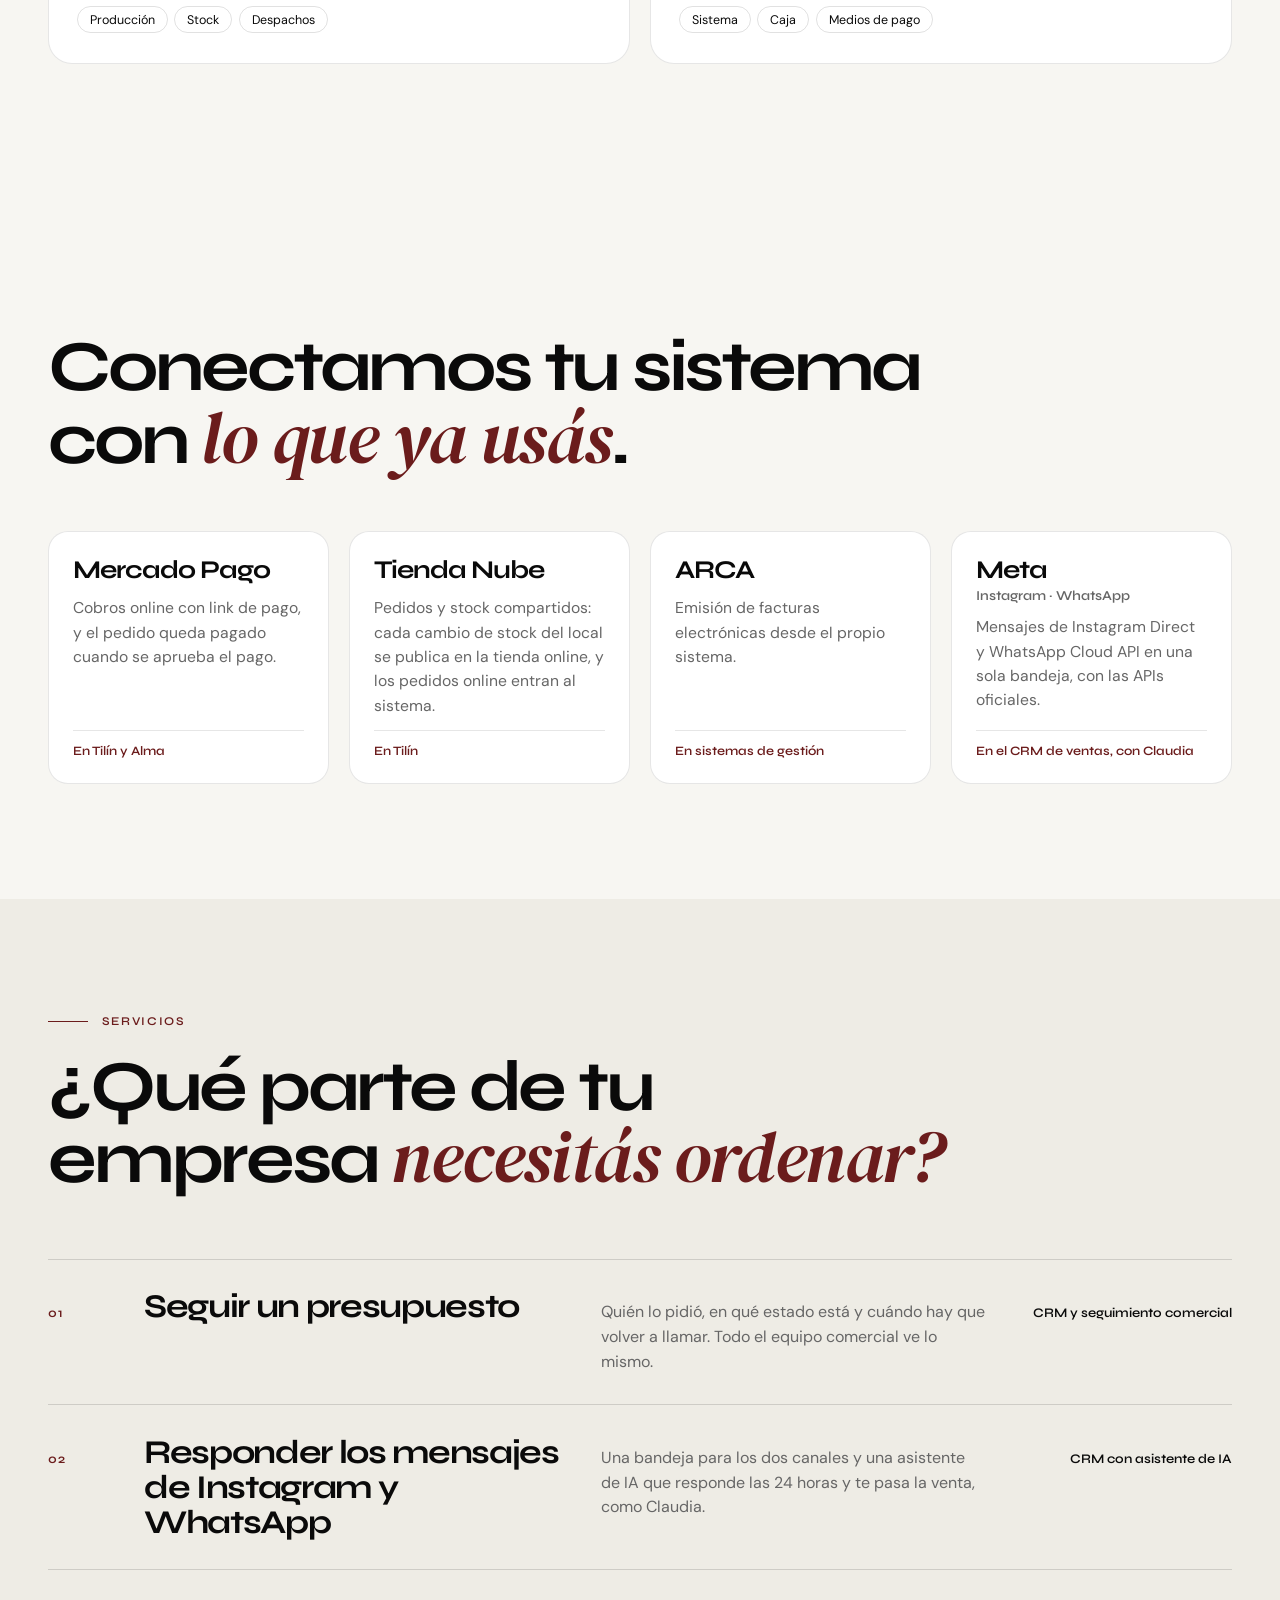
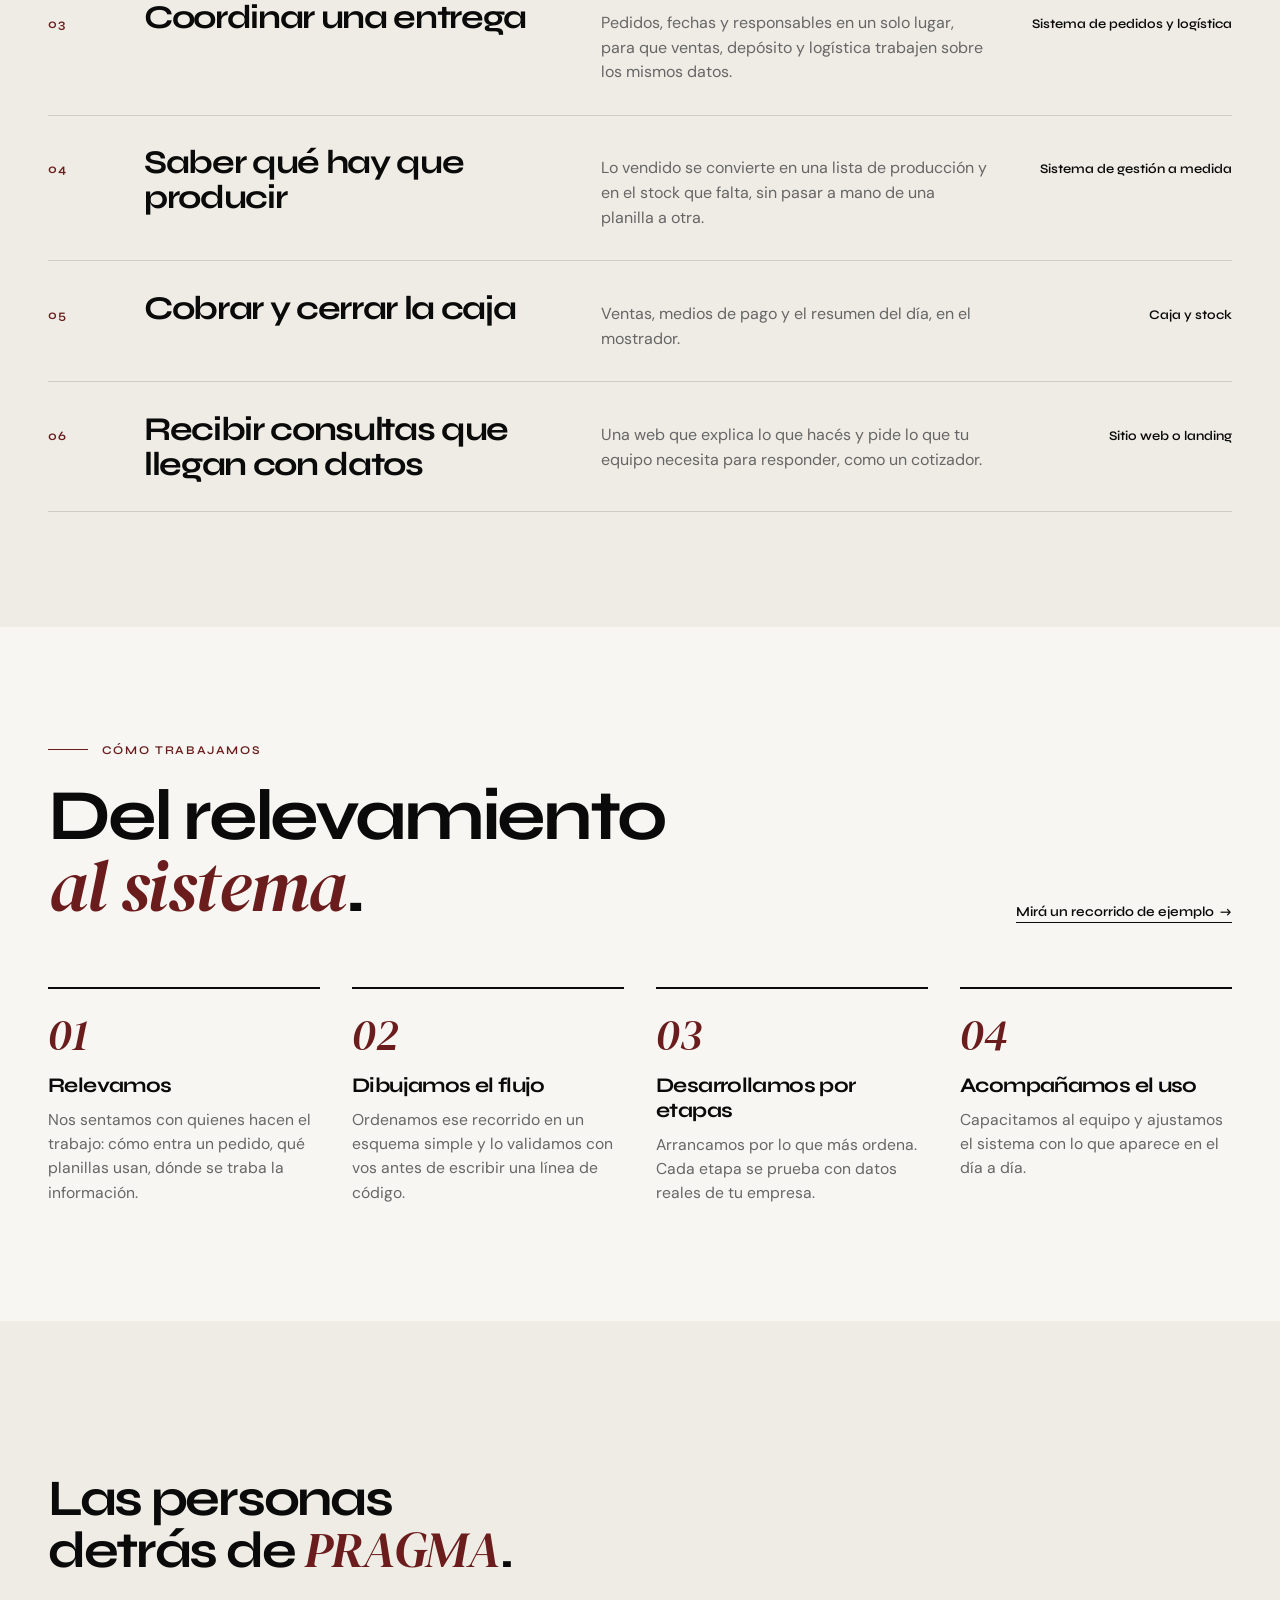
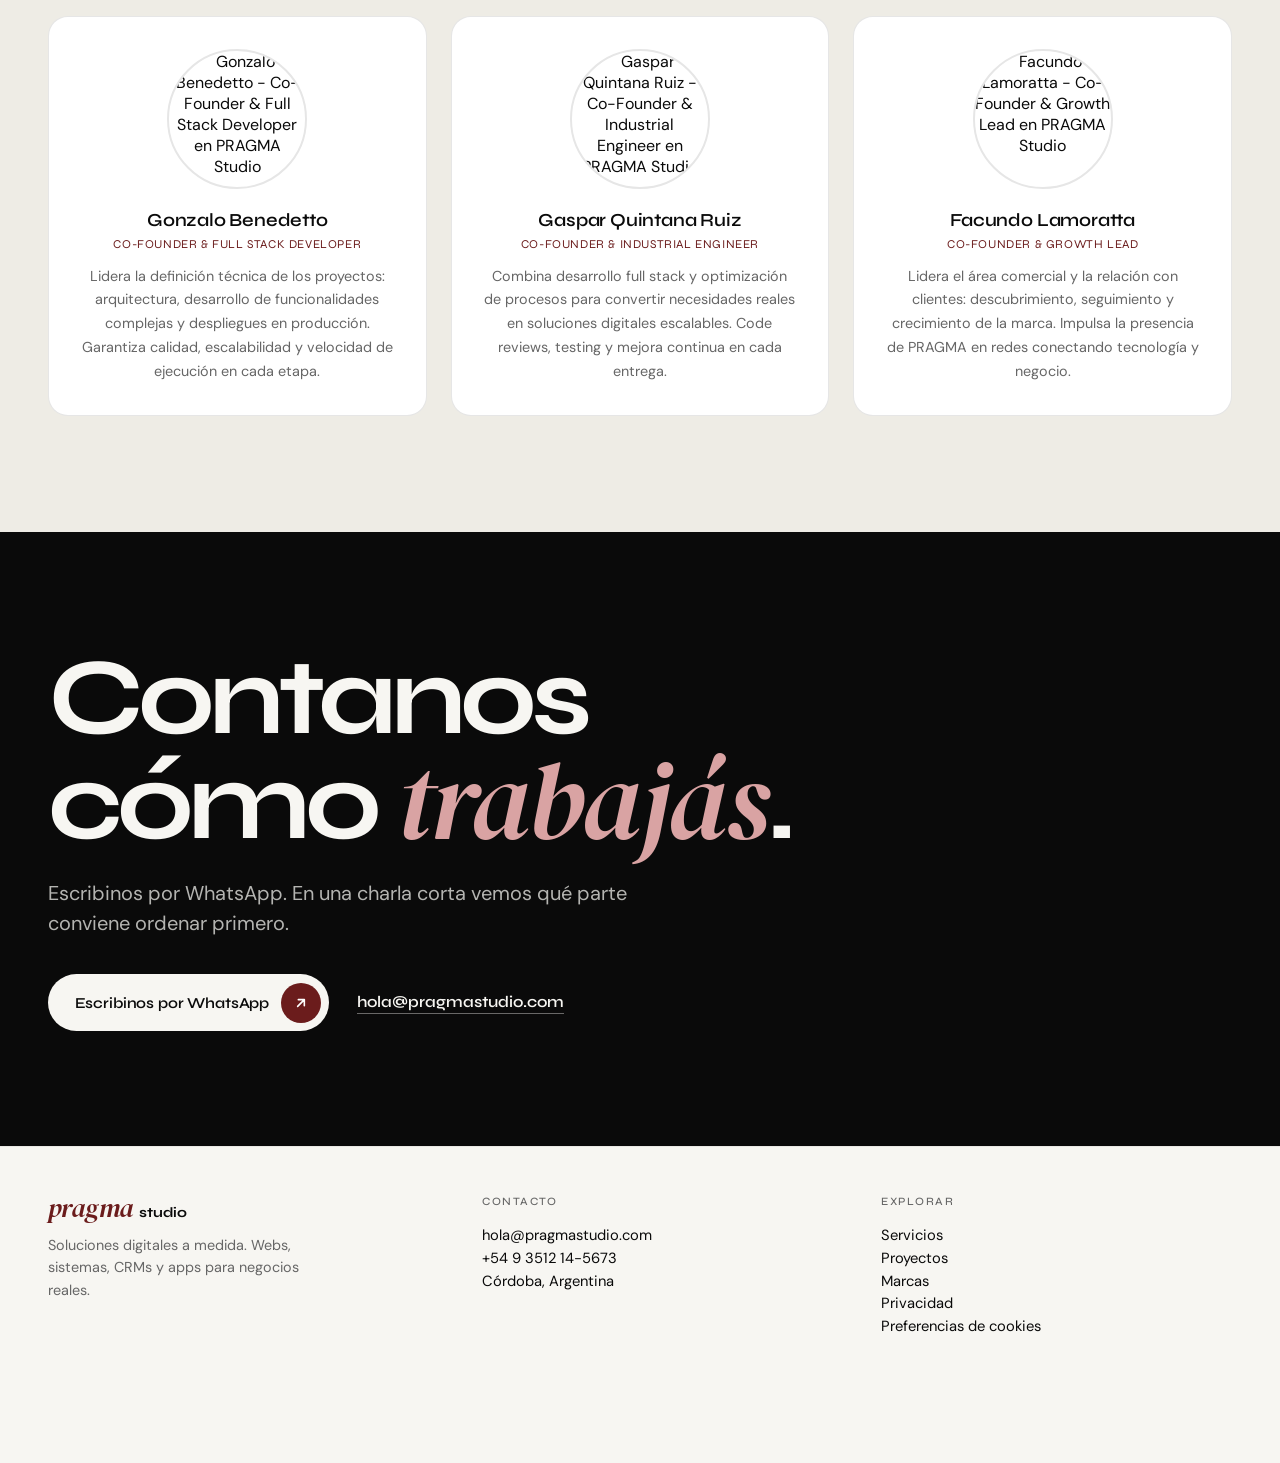
==== commit adf513b8: "Motion: revelados tipográficos en la home Títulos de sección por líneas con máscara, eyebrows con re" ====
--- a/index.html
+++ b/index.html
@@ -195,16 +195,16 @@
 
   <!-- ═══════════════ HERO ═══════════════ -->
   <section class="hero" aria-labelledby="hero-title">
-    <div class="wrap">
-      <p class="eyebrow"><span class="eyebrow-rule" aria-hidden="true"></span><span data-i18n-en="Software studio · Córdoba, Argentina">Estudio de software · Córdoba, Argentina</span></p>
-      <h1 id="hero-title" class="hero-title"><span data-i18n-en="Organize to">Ordenar para</span> <em data-i18n-en="grow">crecer</em>.</h1>
-      <p class="hero-lead" data-i18n-en="We build custom software for SMEs that need to connect sales, production and administration.">Desarrollamos software a medida para pymes que necesitan conectar ventas, producción y administración.</p>
-      <p class="hero-sub" data-i18n-en="First we map how your company works. Then we build the system that puts it in order.">Primero relevamos cómo trabaja tu empresa. Después construimos el sistema que la ordena.</p>
+    <div class="wrap" data-m-group>
+      <p class="eyebrow" data-m="eyebrow" data-m-at="0"><span class="eyebrow-rule" aria-hidden="true"></span><span data-i18n-en="Software studio · Córdoba, Argentina">Estudio de software · Córdoba, Argentina</span></p>
+      <h1 id="hero-title" class="hero-title" data-m="lines" data-m-at="120"><span data-i18n-en="Organize to">Ordenar para</span> <em data-i18n-en="grow">crecer</em>.</h1>
+      <p class="hero-lead" data-m="rise" data-m-at="520" data-i18n-en="We build custom software for SMEs that need to connect sales, production and administration.">Desarrollamos software a medida para pymes que necesitan conectar ventas, producción y administración.</p>
+      <p class="hero-sub" data-m="rise" data-m-at="620" data-i18n-en="First we map how your company works. Then we build the system that puts it in order.">Primero relevamos cómo trabaja tu empresa. Después construimos el sistema que la ordena.</p>
       <div class="hero-actions">
-        <a href="#proyectos" class="btn btn-solid">
+        <a href="#proyectos" class="btn btn-solid" data-m="rise" data-m-at="740">
           <span data-i18n-en="See projects">Ver proyectos</span>
         </a>
-        <a href="https://wa.me/5493512145673?text=Hola!%20Les%20cuento%20c%C3%B3mo%20trabajamos%20en%20mi%20empresa%3A%20" data-i18n-en-href="https://wa.me/5493512145673?text=Hi!%20Here%27s%20how%20we%20work%20at%20my%20company%3A%20" target="_blank" rel="noopener" class="btn btn-ghost">
+        <a href="https://wa.me/5493512145673?text=Hola!%20Les%20cuento%20c%C3%B3mo%20trabajamos%20en%20mi%20empresa%3A%20" data-i18n-en-href="https://wa.me/5493512145673?text=Hi!%20Here%27s%20how%20we%20work%20at%20my%20company%3A%20" target="_blank" rel="noopener" class="btn btn-ghost" data-m="rise" data-m-at="820">
           <span data-i18n-en="Tell us how you work">Contanos cómo trabajás</span>
           <span class="btn-arrow" aria-hidden="true">
             <svg viewBox="0 0 24 24" fill="none" stroke="currentColor" stroke-width="2.4" stroke-linecap="round" stroke-linejoin="round"><path d="M7 17L17 7M17 7H8M17 7v9"/></svg>
@@ -213,16 +213,16 @@
         </a>
       </div>
 
-      <div class="hero-proof">
-        <p class="hero-proof-label" data-i18n-en="Companies we work with">Empresas con las que trabajamos</p>
+      <div class="hero-proof" data-m="draw" data-m-at="900">
+        <p class="hero-proof-label" data-m="rise" data-m-at="1000" data-i18n-en="Companies we work with">Empresas con las que trabajamos</p>
         <ul class="hero-proof-logos">
-          <li><img class="logo-pad" src="images/brands/emat.png" alt="EMAT" width="600" height="300"></li>
-          <li><img src="images/brands/grupoarpeco2026.png" alt="Grupo Arpeco" width="2435" height="1073"></li>
-          <li><img class="logo-pad" src="images/brands/quintanaruiz.png" alt="Quintana Ruiz Asesores" width="600" height="300"></li>
-          <li><img class="logo-wide" src="images/brands/INBIRA.png" alt="INBIRA" width="1728" height="380"></li>
-          <li><img class="logo-pad" src="images/brands/galowines.png" alt="Galo Wines" width="600" height="300"></li>
+          <li data-m="rise" data-m-at="1060"><img class="logo-pad" src="images/brands/emat.png" alt="EMAT" width="600" height="300"></li>
+          <li data-m="rise" data-m-at="1115"><img src="images/brands/grupoarpeco2026.png" alt="Grupo Arpeco" width="2435" height="1073"></li>
+          <li data-m="rise" data-m-at="1170"><img class="logo-pad" src="images/brands/quintanaruiz.png" alt="Quintana Ruiz Asesores" width="600" height="300"></li>
+          <li data-m="rise" data-m-at="1225"><img class="logo-wide" src="images/brands/INBIRA.png" alt="INBIRA" width="1728" height="380"></li>
+          <li data-m="rise" data-m-at="1280"><img class="logo-pad" src="images/brands/galowines.png" alt="Galo Wines" width="600" height="300"></li>
         </ul>
-        <a href="marcas.html" class="text-link"><span data-i18n-en="All brands">Todas las marcas</span> <span aria-hidden="true">→</span></a>
+        <a href="marcas.html" class="text-link" data-m="rise" data-m-at="1380"><span data-i18n-en="All brands">Todas las marcas</span> <span aria-hidden="true">→</span></a>
       </div>
     </div>
   </section>
@@ -232,10 +232,10 @@
     <div class="wrap">
       <header class="section-head">
         <div>
-          <h2 id="work-title" class="section-heading" data-i18n-en="Projects">Proyectos</h2>
-          <p class="section-intro" data-i18n-en="Generic examples of what we build. No client data.">Ejemplos genéricos de lo que construimos. Sin datos de clientes.</p>
+          <h2 id="work-title" class="section-heading" data-m="lines" data-i18n-en="Projects">Proyectos</h2>
+          <p class="section-intro" data-m="rise" data-i18n-en="Generic examples of what we build. No client data.">Ejemplos genéricos de lo que construimos. Sin datos de clientes.</p>
         </div>
-        <a href="proyectos.html" class="text-link"><span data-i18n-en="All projects">Todos los proyectos</span> <span aria-hidden="true">→</span></a>
+        <a href="proyectos.html" class="text-link" data-m="rise"><span data-i18n-en="All projects">Todos los proyectos</span> <span aria-hidden="true">→</span></a>
       </header>
 
       <ol class="cases">
@@ -373,8 +373,8 @@
   <!-- ═══════════════ INTEGRACIONES ═══════════════ -->
   <section id="integraciones" class="integrations" aria-labelledby="integ-title">
     <div class="wrap">
-      <p class="eyebrow"><span class="eyebrow-rule" aria-hidden="true"></span><span data-i18n-en="Integrations">Integraciones</span></p>
-      <h2 id="integ-title" class="big-heading"><span data-i18n-en="We connect your system with">Conectamos tu sistema con</span> <em data-i18n-en="what you already use">lo que ya usás</em>.</h2>
+      <p class="eyebrow" data-m="eyebrow"><span class="eyebrow-rule" aria-hidden="true"></span><span data-i18n-en="Integrations">Integraciones</span></p>
+      <h2 id="integ-title" class="big-heading" data-m="fill"><span data-i18n-en="We connect your system with">Conectamos tu sistema con</span> <em data-i18n-en="what you already use">lo que ya usás</em>.</h2>
       <ul class="integ-list">
         <li class="integ">
           <h3 class="integ-name">Mercado Pago</h3>
@@ -403,8 +403,8 @@
   <!-- ═══════════════ SERVICIOS ═══════════════ -->
   <section id="servicios" class="needs" aria-labelledby="needs-title">
     <div class="wrap">
-      <p class="eyebrow"><span class="eyebrow-rule" aria-hidden="true"></span><span data-i18n-en="Services">Servicios</span></p>
-      <h2 id="needs-title" class="big-heading"><span data-i18n-en="Which part of your company">¿Qué parte de tu empresa</span> <em data-i18n-en="needs order?">necesitás ordenar?</em></h2>
+      <p class="eyebrow" data-m="eyebrow"><span class="eyebrow-rule" aria-hidden="true"></span><span data-i18n-en="Services">Servicios</span></p>
+      <h2 id="needs-title" class="big-heading" data-m="fill"><span data-i18n-en="Which part of your company">¿Qué parte de tu empresa</span> <em data-i18n-en="needs order?">necesitás ordenar?</em></h2>
 
       <ol class="needs-list">
         <li class="need">
@@ -451,9 +451,9 @@
   <section id="proceso" class="process" aria-labelledby="process-title">
     <div class="wrap">
       <div class="process-head">
-        <p class="eyebrow"><span class="eyebrow-rule" aria-hidden="true"></span><span data-i18n-en="How we work">Cómo trabajamos</span></p>
-        <h2 id="process-title" class="big-heading"><span data-i18n-en="From mapping">Del relevamiento</span> <em data-i18n-en="to the system">al sistema</em>.</h2>
-        <a href="demo-crm.html" class="text-link"><span data-i18n-en="See a sample walkthrough">Mirá un recorrido de ejemplo</span> <span aria-hidden="true">→</span></a>
+        <p class="eyebrow" data-m="eyebrow"><span class="eyebrow-rule" aria-hidden="true"></span><span data-i18n-en="How we work">Cómo trabajamos</span></p>
+        <h2 id="process-title" class="big-heading" data-m="fill"><span data-i18n-en="From mapping">Del relevamiento</span> <em data-i18n-en="to the system">al sistema</em>.</h2>
+        <a href="demo-crm.html" class="text-link" data-m="rise"><span data-i18n-en="See a sample walkthrough">Mirá un recorrido de ejemplo</span> <span aria-hidden="true">→</span></a>
       </div>
       <ol class="steps">
         <li class="step">
@@ -483,8 +483,8 @@
   <!-- ═══════════════ EQUIPO ═══════════════ -->
   <section id="equipo" class="team-section" aria-labelledby="team-title">
     <div class="wrap">
-      <p class="eyebrow"><span class="eyebrow-rule" aria-hidden="true"></span><span data-i18n-en="Team">Equipo</span></p>
-      <h2 id="team-title" class="big-heading big-heading--sm"><span data-i18n-en="The people behind">Las personas detrás de</span> <em>PRAGMA</em>.</h2>
+      <p class="eyebrow" data-m="eyebrow"><span class="eyebrow-rule" aria-hidden="true"></span><span data-i18n-en="Team">Equipo</span></p>
+      <h2 id="team-title" class="big-heading big-heading--sm" data-m="fill"><span data-i18n-en="The people behind">Las personas detrás de</span> <em>PRAGMA</em>.</h2>
       <div class="team-grid">
         <article class="team-card">
           <img class="team-photo" src="images/gonzalo.png" width="140" height="140"
@@ -518,17 +518,17 @@
   <!-- ═══════════════ CONTACTO ═══════════════ -->
   <section id="contacto" class="closing" aria-labelledby="closing-title">
     <div class="wrap closing-inner">
-      <h2 id="closing-title" class="closing-title"><span data-i18n-en="Tell us how">Contanos cómo</span> <em data-i18n-en="you work">trabajás</em>.</h2>
-      <p class="closing-desc" data-i18n-en="Message us on WhatsApp. In a short conversation we'll see which part makes sense to organize first.">Escribinos por WhatsApp. En una charla corta vemos qué parte conviene ordenar primero.</p>
+      <h2 id="closing-title" class="closing-title" data-m="words"><span data-i18n-en="Tell us how">Contanos cómo</span> <em data-i18n-en="you work">trabajás</em>.</h2>
+      <p class="closing-desc" data-m="rise" data-i18n-en="Message us on WhatsApp. In a short conversation we'll see which part makes sense to organize first.">Escribinos por WhatsApp. En una charla corta vemos qué parte conviene ordenar primero.</p>
       <div class="hero-actions closing-actions">
-        <a href="https://wa.me/5493512145673?text=Hola!%20Les%20cuento%20c%C3%B3mo%20trabajamos%20en%20mi%20empresa%3A%20" data-i18n-en-href="https://wa.me/5493512145673?text=Hi!%20Here%27s%20how%20we%20work%20at%20my%20company%3A%20" target="_blank" rel="noopener" class="btn btn-light">
+        <a href="https://wa.me/5493512145673?text=Hola!%20Les%20cuento%20c%C3%B3mo%20trabajamos%20en%20mi%20empresa%3A%20" data-i18n-en-href="https://wa.me/5493512145673?text=Hi!%20Here%27s%20how%20we%20work%20at%20my%20company%3A%20" target="_blank" rel="noopener" class="btn btn-light" data-m="rise">
           <span data-i18n-en="Message us on WhatsApp">Escribinos por WhatsApp</span>
           <span class="btn-arrow" aria-hidden="true">
             <svg viewBox="0 0 24 24" fill="none" stroke="currentColor" stroke-width="2.4" stroke-linecap="round" stroke-linejoin="round"><path d="M7 17L17 7M17 7H8M17 7v9"/></svg>
           </span>
           <span class="sr-only" data-i18n-en="(opens in a new tab)">(se abre en una pestaña nueva)</span>
         </a>
-        <a href="mailto:hola@pragmastudio.com" class="closing-mail">hola@pragmastudio.com</a>
+        <a href="mailto:hola@pragmastudio.com" class="closing-mail" data-m="rise">hola@pragmastudio.com</a>
       </div>
     </div>
   </section>
@@ -537,7 +537,7 @@
 
   <!-- ═══════════════ FOOTER ═══════════════ -->
   <footer>
-    <div class="footer-top">
+    <div class="footer-top" data-m="fade">
       <div class="footer-col footer-col-brand">
         <span class="footer-brand">pragma<span class="footer-brand-sub">studio</span></span>
         <p data-i18n-en="Custom digital solutions. Websites, systems, CRMs and apps built for real businesses.">Soluciones digitales a medida. Webs, sistemas, CRMs y apps para negocios reales.</p>
@@ -557,7 +557,7 @@
         <a href="privacidad.html#cookies" data-cookie-preferences data-i18n-en="Cookie preferences">Preferencias de cookies</a>
       </div>
     </div>
-    <div class="footer-bottom">
+    <div class="footer-bottom" data-m="fade">
     <span class="footer-brand" style="font-size: 1.15rem;">pragma<span class="footer-brand-sub">studio</span></span>
     <span class="footer-copy" data-i18n-en="© 2026 Pragma Studio. All rights reserved.">© 2026 Pragma Studio. Todos los derechos reservados.</span>
     <div class="footer-socials">
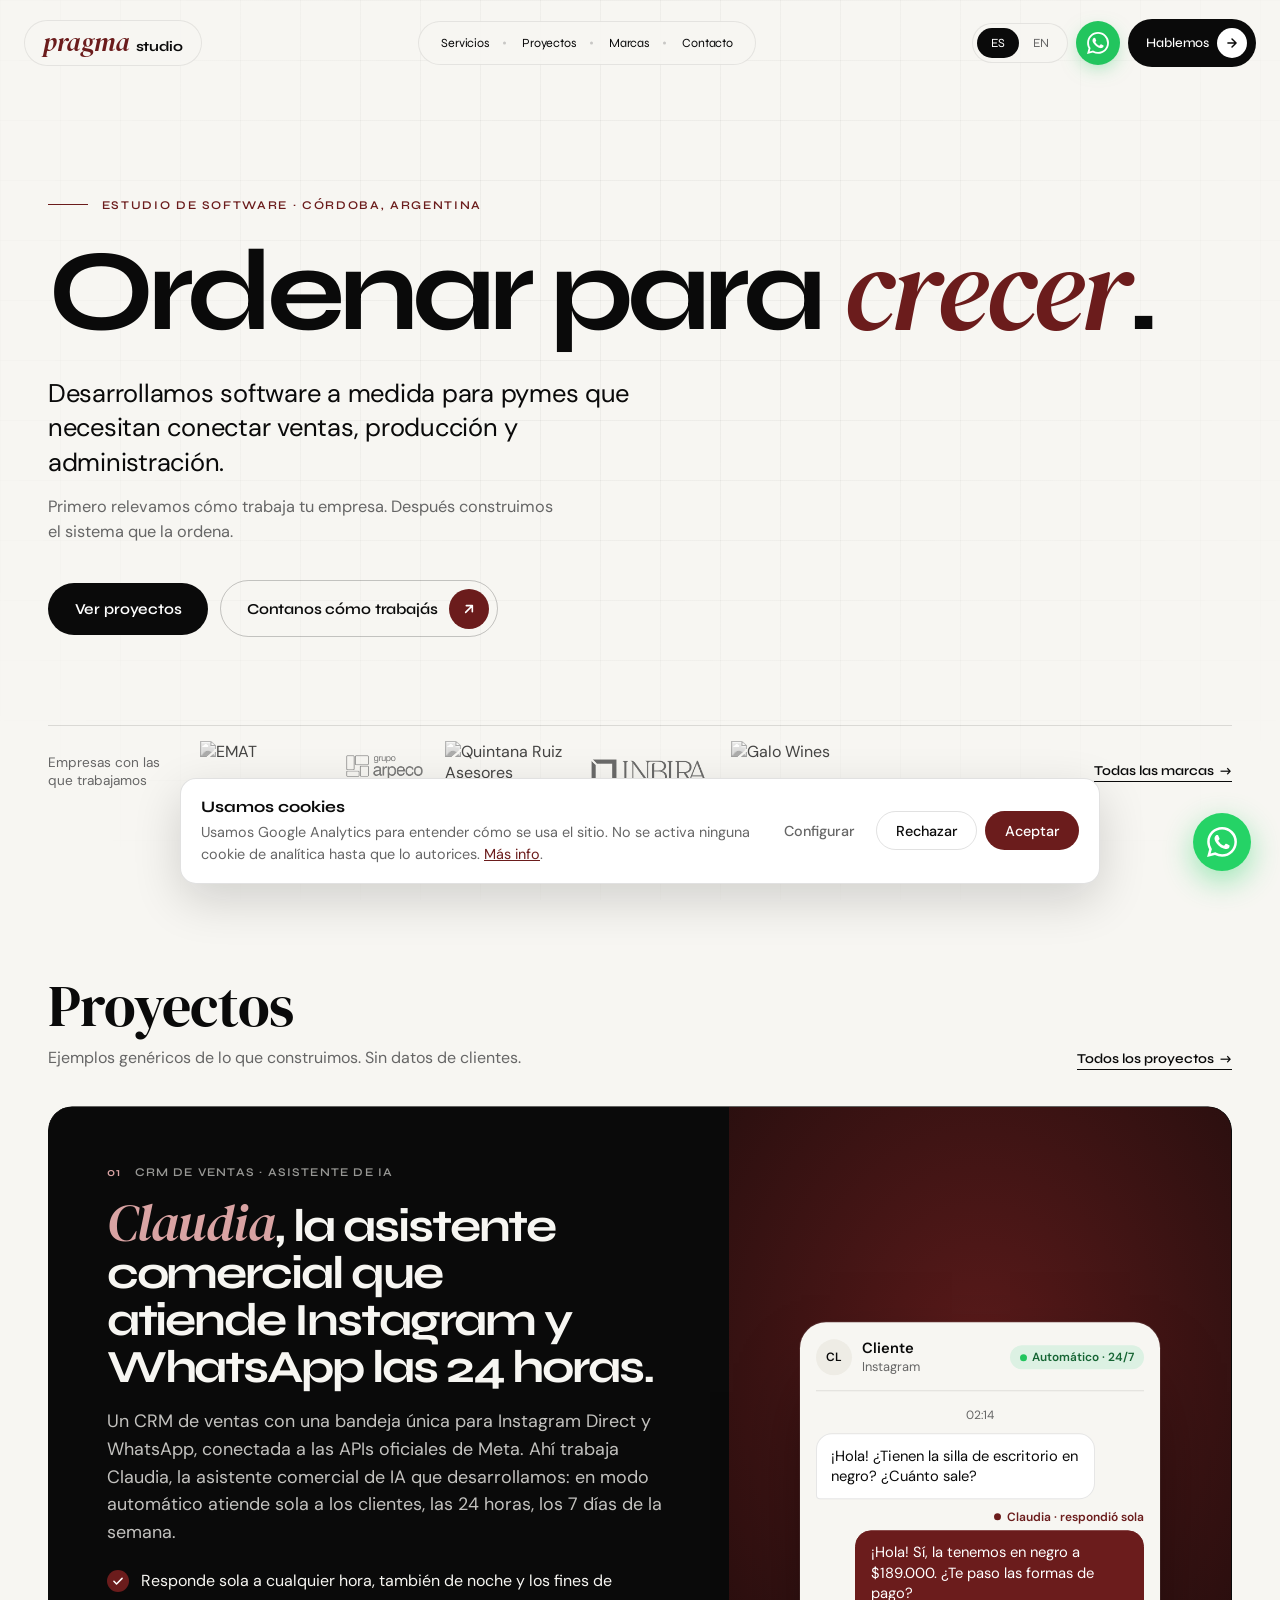
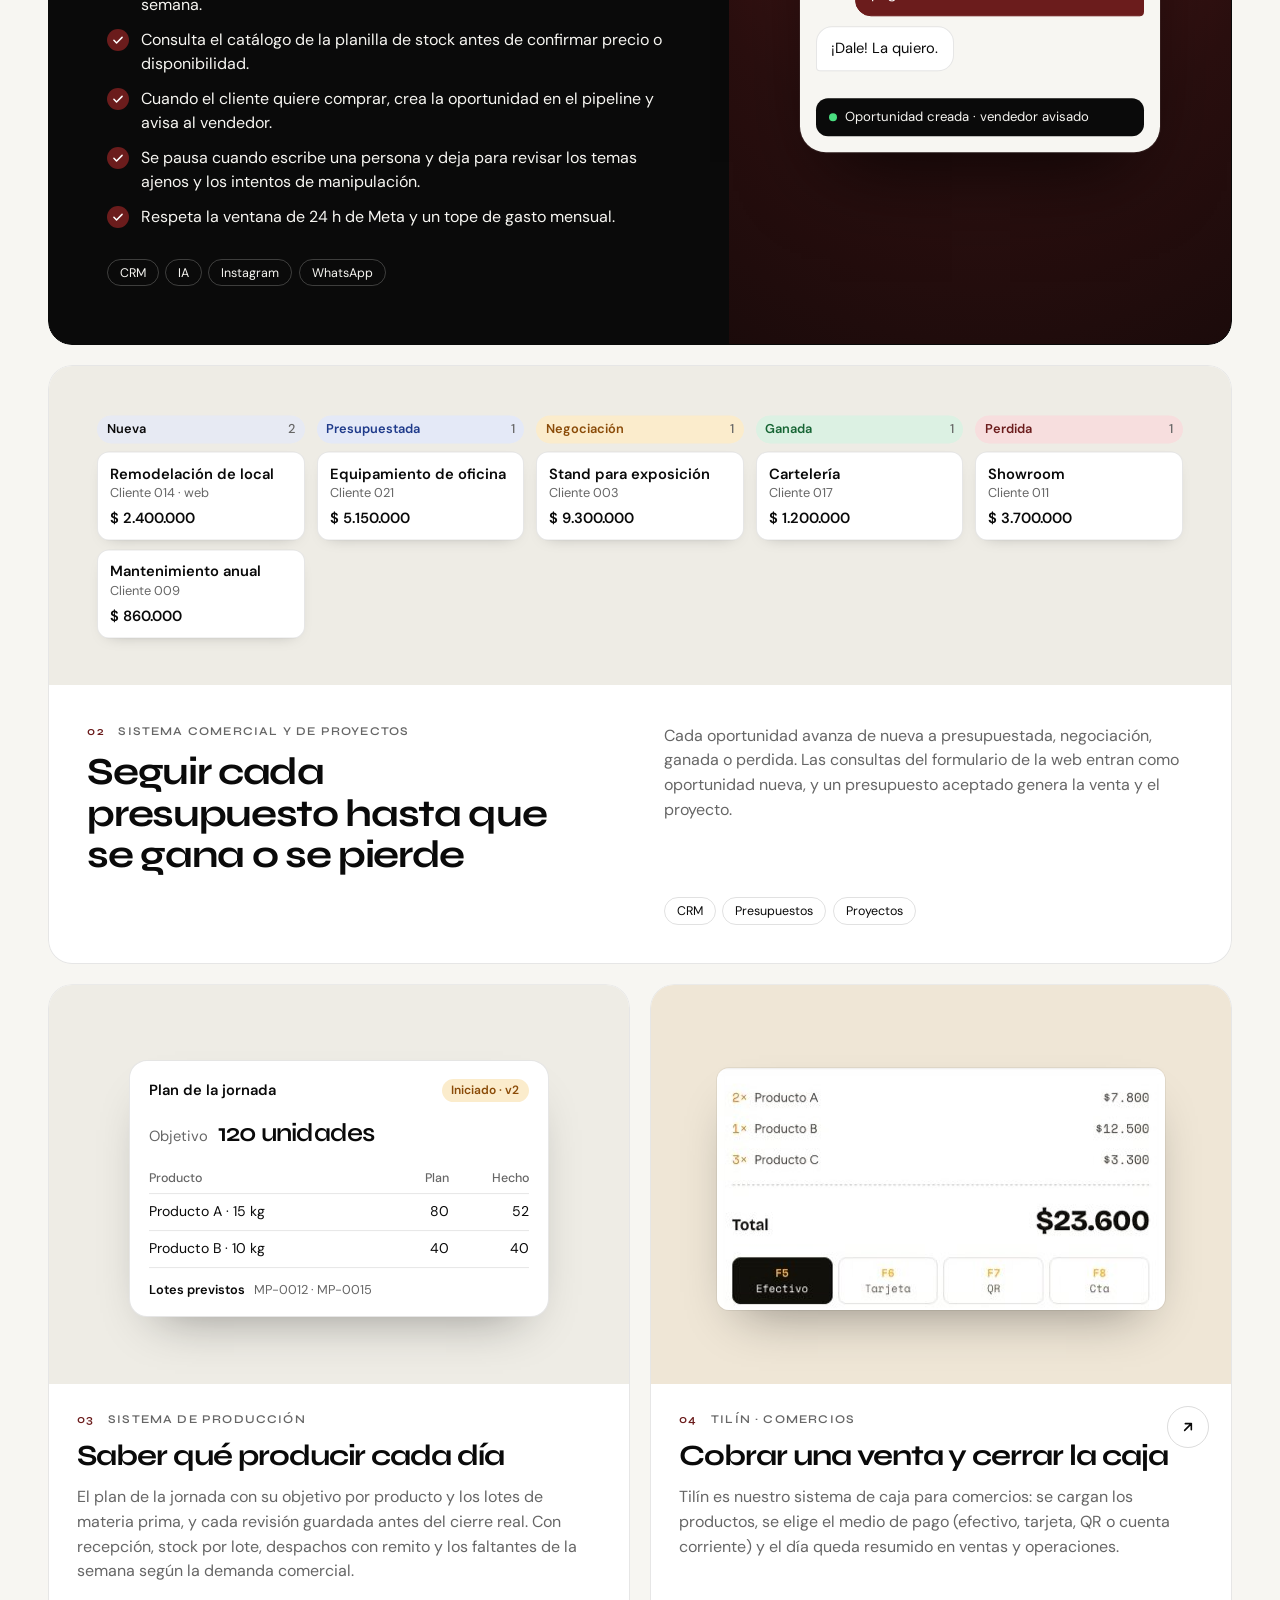
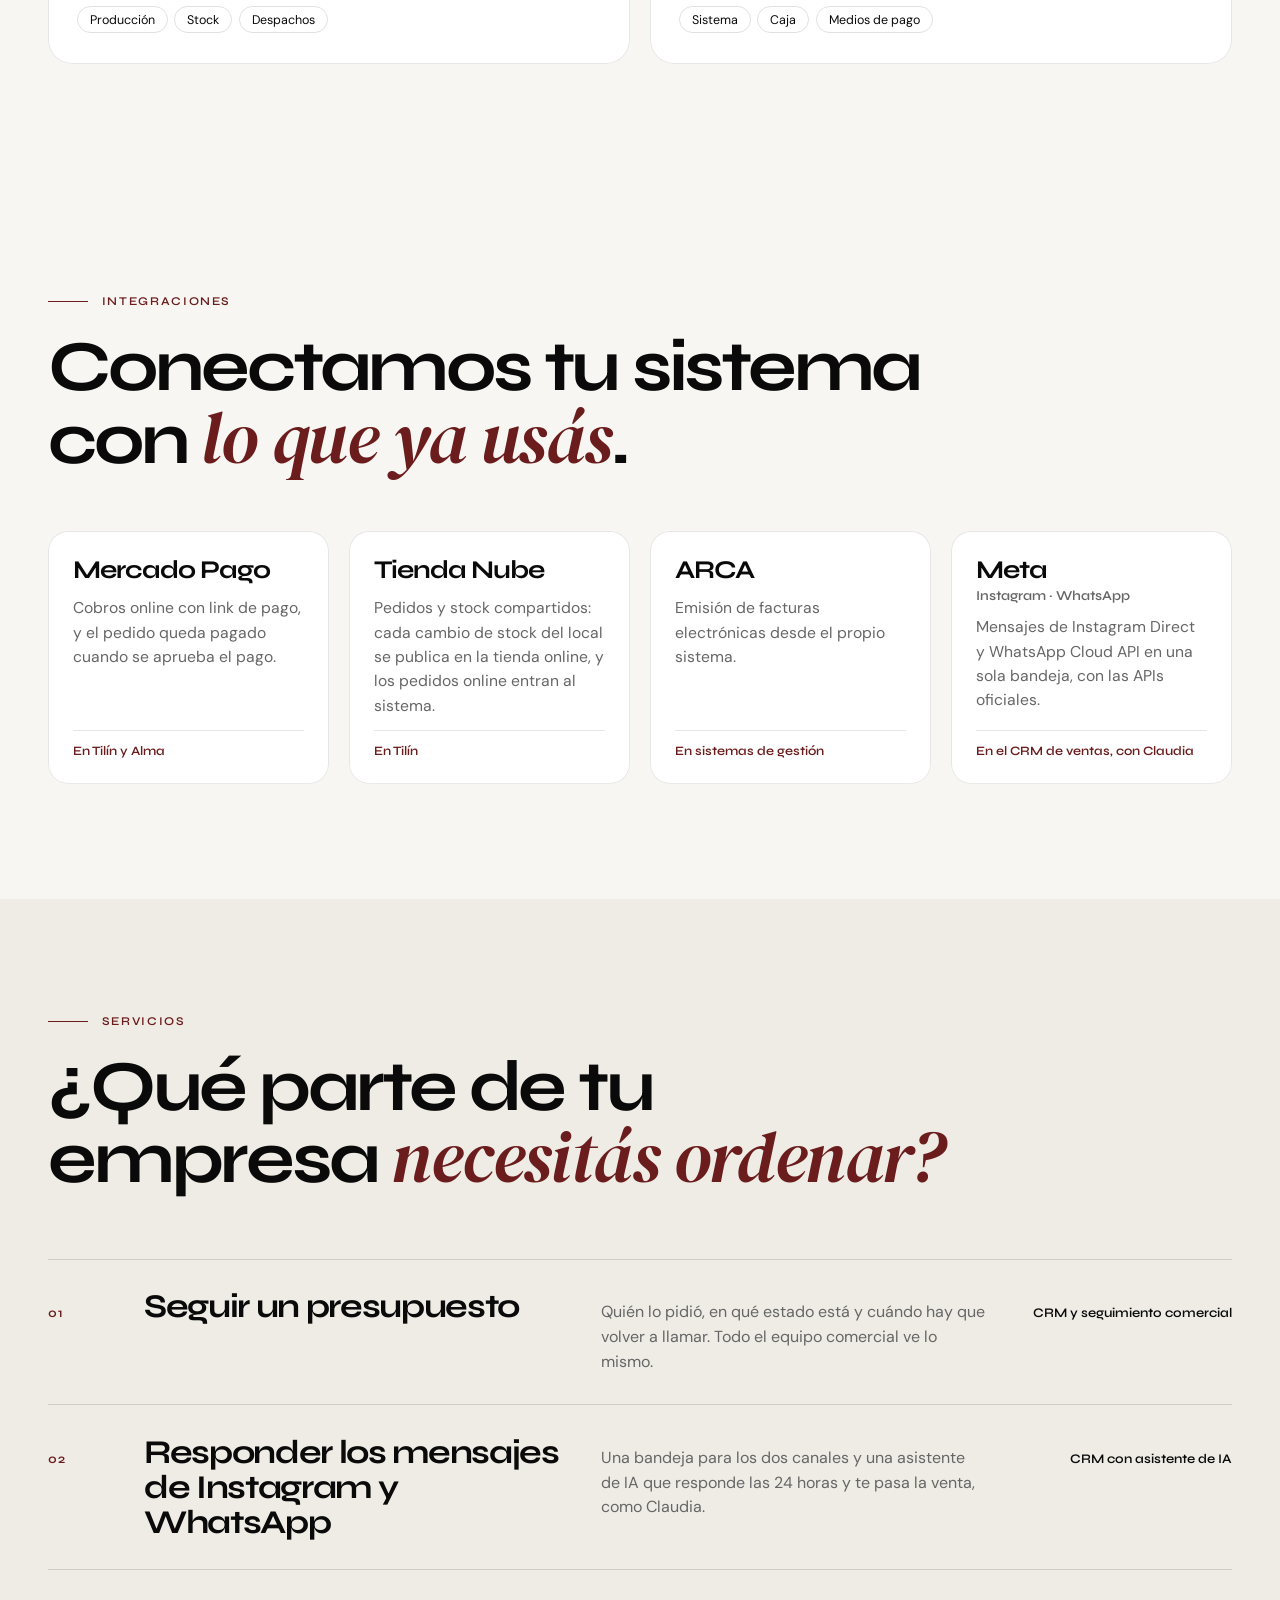
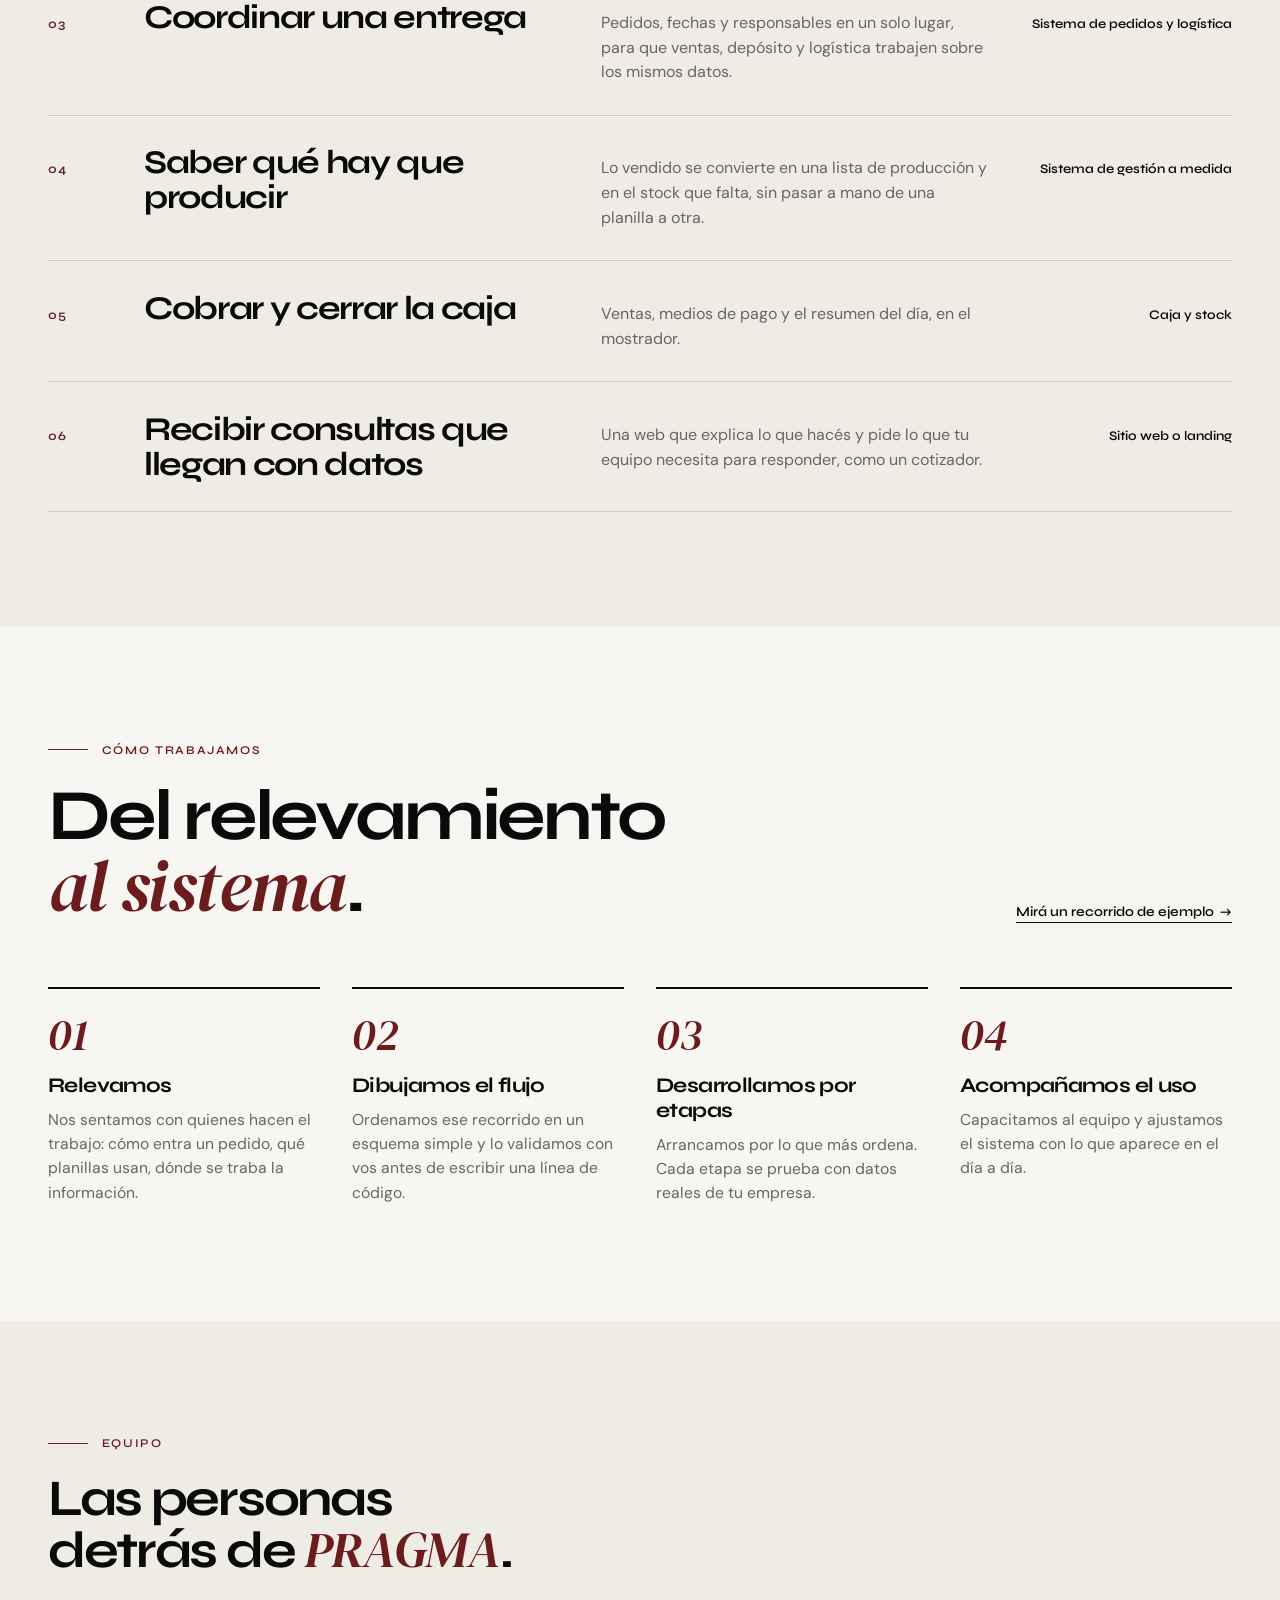
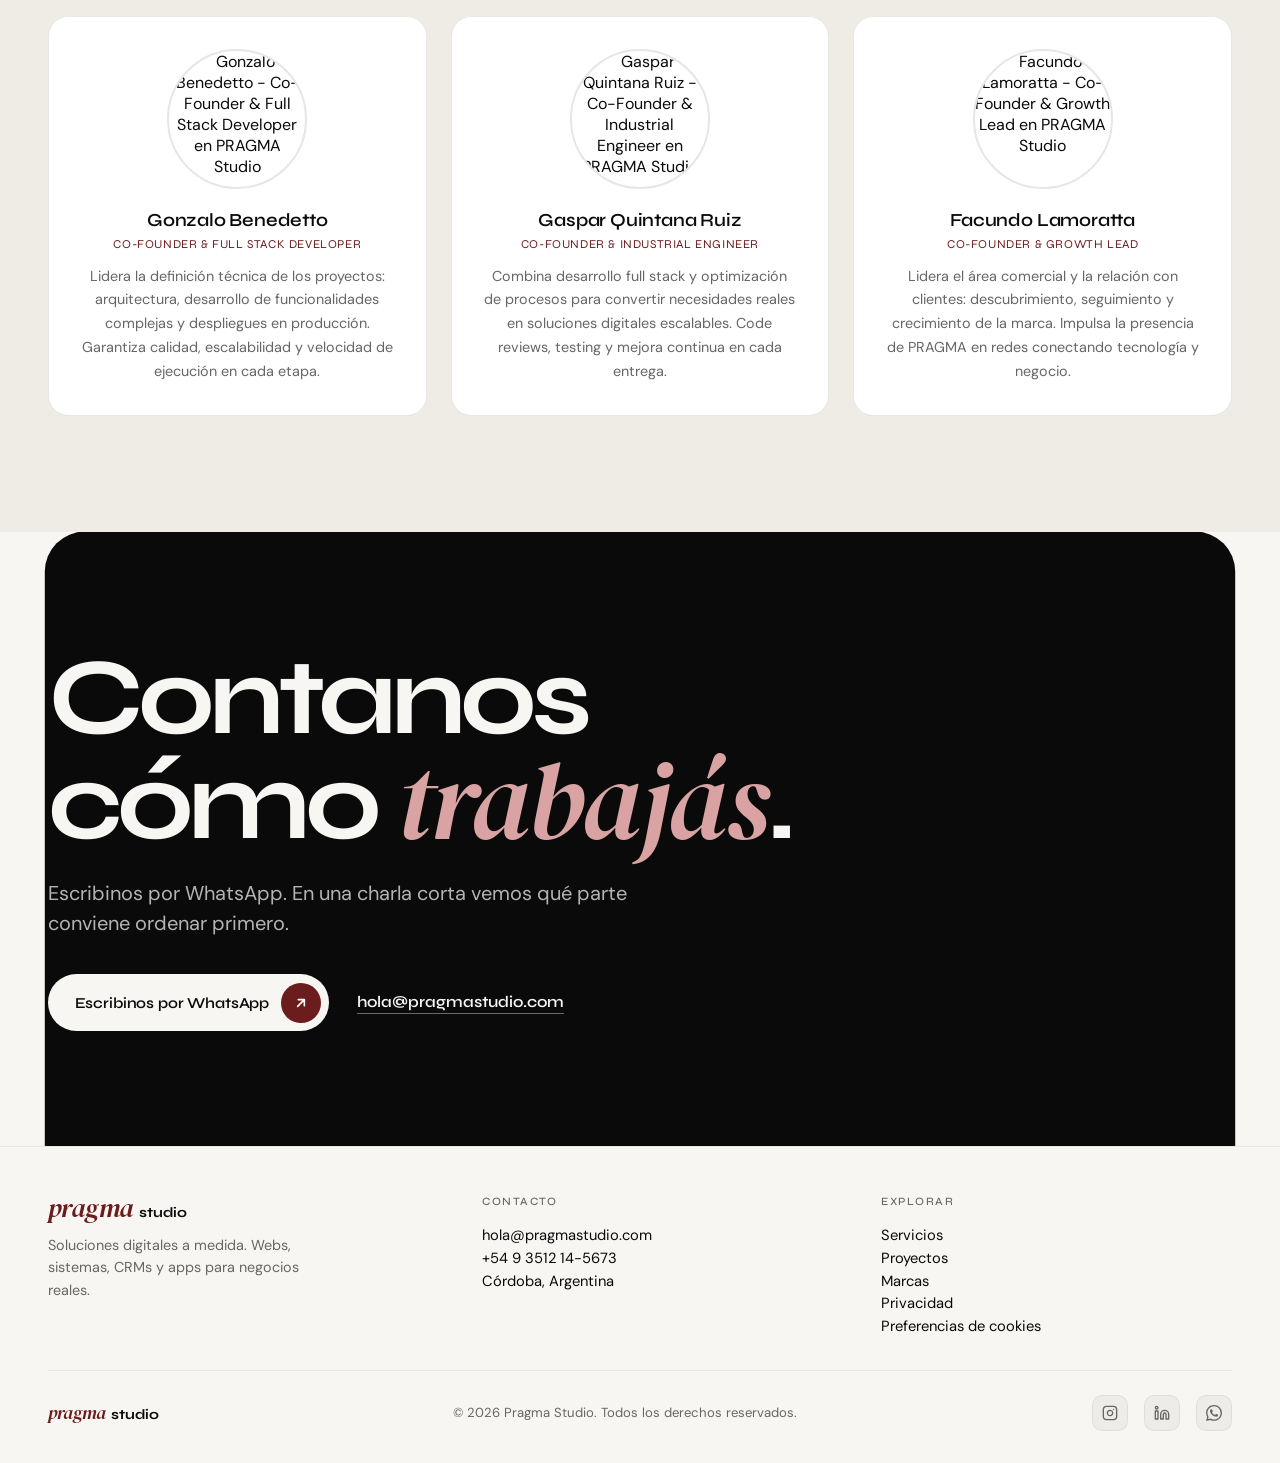
==== commit 55b6ed97: "Motion: cards, listas con divisores y cierre en la home - Cards de proyectos, integraciones y equipo" ====
--- a/index.html
+++ b/index.html
@@ -239,19 +239,19 @@
       </header>
 
       <ol class="cases">
-        <li class="case case--spot">
+        <li class="case case--spot" data-m="clip">
           <div class="spot-body">
-            <p class="case-meta"><span class="case-num">01</span><span data-i18n-en="Sales CRM · AI assistant">CRM de ventas · Asistente de IA</span></p>
-            <h3 class="spot-title"><em>Claudia</em><span data-i18n-en=", the sales assistant that answers Instagram and WhatsApp 24 hours a day.">, la asistente comercial que atiende Instagram y WhatsApp las 24 horas.</span></h3>
-            <p class="spot-lead" data-i18n-en="A sales CRM with a single inbox for Instagram Direct and WhatsApp, connected to Meta's official APIs. That's where Claudia, the AI sales assistant we developed, works: in automatic mode she answers customers on her own, 24 hours a day, 7 days a week.">Un CRM de ventas con una bandeja única para Instagram Direct y WhatsApp, conectada a las APIs oficiales de Meta. Ahí trabaja Claudia, la asistente comercial de IA que desarrollamos: en modo automático atiende sola a los clientes, las 24 horas, los 7 días de la semana.</p>
+            <p class="case-meta" data-m="rise"><span class="case-num">01</span><span data-i18n-en="Sales CRM · AI assistant">CRM de ventas · Asistente de IA</span></p>
+            <h3 class="spot-title" data-m="rise"><em>Claudia</em><span data-i18n-en=", the sales assistant that answers Instagram and WhatsApp 24 hours a day.">, la asistente comercial que atiende Instagram y WhatsApp las 24 horas.</span></h3>
+            <p class="spot-lead" data-m="rise" data-i18n-en="A sales CRM with a single inbox for Instagram Direct and WhatsApp, connected to Meta's official APIs. That's where Claudia, the AI sales assistant we developed, works: in automatic mode she answers customers on her own, 24 hours a day, 7 days a week.">Un CRM de ventas con una bandeja única para Instagram Direct y WhatsApp, conectada a las APIs oficiales de Meta. Ahí trabaja Claudia, la asistente comercial de IA que desarrollamos: en modo automático atiende sola a los clientes, las 24 horas, los 7 días de la semana.</p>
             <ul class="spot-list">
-              <li><svg viewBox="0 0 24 24" fill="none" stroke="currentColor" stroke-width="2.6" stroke-linecap="round" stroke-linejoin="round" aria-hidden="true"><path d="M5 12.5l4.5 4.5L19 7.5"/></svg><span data-i18n-en="She answers on her own at any time, even at night and on weekends.">Responde sola a cualquier hora, también de noche y los fines de semana.</span></li>
-              <li><svg viewBox="0 0 24 24" fill="none" stroke="currentColor" stroke-width="2.6" stroke-linecap="round" stroke-linejoin="round" aria-hidden="true"><path d="M5 12.5l4.5 4.5L19 7.5"/></svg><span data-i18n-en="She checks the stock spreadsheet catalog before confirming price or availability.">Consulta el catálogo de la planilla de stock antes de confirmar precio o disponibilidad.</span></li>
-              <li><svg viewBox="0 0 24 24" fill="none" stroke="currentColor" stroke-width="2.6" stroke-linecap="round" stroke-linejoin="round" aria-hidden="true"><path d="M5 12.5l4.5 4.5L19 7.5"/></svg><span data-i18n-en="When the customer wants to buy, she creates the opportunity in the pipeline and alerts the salesperson.">Cuando el cliente quiere comprar, crea la oportunidad en el pipeline y avisa al vendedor.</span></li>
-              <li><svg viewBox="0 0 24 24" fill="none" stroke="currentColor" stroke-width="2.6" stroke-linecap="round" stroke-linejoin="round" aria-hidden="true"><path d="M5 12.5l4.5 4.5L19 7.5"/></svg><span data-i18n-en="She pauses when a person writes, and leaves off-topic messages and manipulation attempts for review.">Se pausa cuando escribe una persona y deja para revisar los temas ajenos y los intentos de manipulación.</span></li>
-              <li><svg viewBox="0 0 24 24" fill="none" stroke="currentColor" stroke-width="2.6" stroke-linecap="round" stroke-linejoin="round" aria-hidden="true"><path d="M5 12.5l4.5 4.5L19 7.5"/></svg><span data-i18n-en="She respects Meta's 24-hour window and a monthly spending cap.">Respeta la ventana de 24 h de Meta y un tope de gasto mensual.</span></li>
+              <li data-m="rise"><svg viewBox="0 0 24 24" fill="none" stroke="currentColor" stroke-width="2.6" stroke-linecap="round" stroke-linejoin="round" aria-hidden="true"><path d="M5 12.5l4.5 4.5L19 7.5"/></svg><span data-i18n-en="She answers on her own at any time, even at night and on weekends.">Responde sola a cualquier hora, también de noche y los fines de semana.</span></li>
+              <li data-m="rise"><svg viewBox="0 0 24 24" fill="none" stroke="currentColor" stroke-width="2.6" stroke-linecap="round" stroke-linejoin="round" aria-hidden="true"><path d="M5 12.5l4.5 4.5L19 7.5"/></svg><span data-i18n-en="She checks the stock spreadsheet catalog before confirming price or availability.">Consulta el catálogo de la planilla de stock antes de confirmar precio o disponibilidad.</span></li>
+              <li data-m="rise"><svg viewBox="0 0 24 24" fill="none" stroke="currentColor" stroke-width="2.6" stroke-linecap="round" stroke-linejoin="round" aria-hidden="true"><path d="M5 12.5l4.5 4.5L19 7.5"/></svg><span data-i18n-en="When the customer wants to buy, she creates the opportunity in the pipeline and alerts the salesperson.">Cuando el cliente quiere comprar, crea la oportunidad en el pipeline y avisa al vendedor.</span></li>
+              <li data-m="rise"><svg viewBox="0 0 24 24" fill="none" stroke="currentColor" stroke-width="2.6" stroke-linecap="round" stroke-linejoin="round" aria-hidden="true"><path d="M5 12.5l4.5 4.5L19 7.5"/></svg><span data-i18n-en="She pauses when a person writes, and leaves off-topic messages and manipulation attempts for review.">Se pausa cuando escribe una persona y deja para revisar los temas ajenos y los intentos de manipulación.</span></li>
+              <li data-m="rise"><svg viewBox="0 0 24 24" fill="none" stroke="currentColor" stroke-width="2.6" stroke-linecap="round" stroke-linejoin="round" aria-hidden="true"><path d="M5 12.5l4.5 4.5L19 7.5"/></svg><span data-i18n-en="She respects Meta's 24-hour window and a monthly spending cap.">Respeta la ventana de 24 h de Meta y un tope de gasto mensual.</span></li>
             </ul>
-            <ul class="case-tags">
+            <ul class="case-tags" data-m="rise">
               <li data-i18n-en="CRM">CRM</li>
               <li data-i18n-en="AI">IA</li>
               <li>Instagram</li>
@@ -259,7 +259,7 @@
             </ul>
           </div>
           <div class="spot-media">
-            <div class="mock mock-chat" role="img" aria-label="Ilustración con datos de ejemplo: a las 2:14 de la madrugada un cliente pregunta por Instagram por un producto; Claudia, en modo automático, responde sola con el precio y, cuando el cliente quiere comprarlo, crea la oportunidad en el pipeline y avisa al vendedor." data-i18n-en-aria-label="Illustration with sample data: at 2:14 a.m. a customer asks about a product on Instagram; Claudia, in automatic mode, answers on her own with the price and, when the customer wants to buy, creates the opportunity in the pipeline and alerts the salesperson.">
+            <div class="mock mock-chat" data-m-inner data-m-parallax="14" data-m-stagger="260" data-m-base="500" role="img" aria-label="Ilustración con datos de ejemplo: a las 2:14 de la madrugada un cliente pregunta por Instagram por un producto; Claudia, en modo automático, responde sola con el precio y, cuando el cliente quiere comprarlo, crea la oportunidad en el pipeline y avisa al vendedor." data-i18n-en-aria-label="Illustration with sample data: at 2:14 a.m. a customer asks about a product on Instagram; Claudia, in automatic mode, answers on her own with the price and, when the customer wants to buy, creates the opportunity in the pipeline and alerts the salesperson.">
               <div aria-hidden="true">
                 <div class="mc-head">
                   <span class="mc-avatar">CL</span>
@@ -267,48 +267,48 @@
                   <span class="mc-status"><span class="mc-live"></span><span data-i18n-en="Automatic · 24/7">Automático · 24/7</span></span>
                 </div>
                 <div class="mc-thread">
-                  <p class="mc-time">02:14</p>
-                  <p class="mc-msg mc-in" data-i18n-en="Hi! Do you have the desk chair in black? How much is it?">¡Hola! ¿Tienen la silla de escritorio en negro? ¿Cuánto sale?</p>
-                  <div class="mc-out">
+                  <p class="mc-time" data-m="rise">02:14</p>
+                  <p class="mc-msg mc-in" data-m="rise" data-i18n-en="Hi! Do you have the desk chair in black? How much is it?">¡Hola! ¿Tienen la silla de escritorio en negro? ¿Cuánto sale?</p>
+                  <div class="mc-out" data-m="rise">
                     <p class="mc-by"><span class="mc-dot"></span><span data-i18n-en="Claudia · answered on her own">Claudia · respondió sola</span></p>
                     <p class="mc-msg mc-claudia" data-i18n-en="Hi! Yes, we have it in black at $189,000. Shall I tell you the payment options?">¡Hola! Sí, la tenemos en negro a $189.000. ¿Te paso las formas de pago?</p>
                   </div>
-                  <p class="mc-msg mc-in" data-i18n-en="Yes! I want it.">¡Dale! La quiero.</p>
+                  <p class="mc-msg mc-in" data-m="rise" data-i18n-en="Yes! I want it.">¡Dale! La quiero.</p>
                 </div>
-                <p class="mc-toast"><span class="mc-toast-dot"></span><span data-i18n-en="Opportunity created · salesperson alerted">Oportunidad creada · vendedor avisado</span></p>
+                <p class="mc-toast" data-m="rise"><span class="mc-toast-dot"></span><span data-i18n-en="Opportunity created · salesperson alerted">Oportunidad creada · vendedor avisado</span></p>
               </div>
             </div>
           </div>
         </li>
 
-        <li class="case case--full">
+        <li class="case case--full" data-m="clip">
           <div class="case-media case-media--mock">
-            <div class="mock mock-kanban" role="img" aria-label="Ilustración con datos de ejemplo: tablero de oportunidades con las columnas nueva, presupuestada, negociación, ganada y perdida; cada ficha muestra el trabajo, el cliente y el monto." data-i18n-en-aria-label="Illustration with sample data: opportunities board with new, quoted, negotiation, won and lost columns; each card shows the job, the client and the amount.">
+            <div class="mock mock-kanban" data-m-inner data-m-parallax="10" data-m-stagger="90" data-m-base="350" role="img" aria-label="Ilustración con datos de ejemplo: tablero de oportunidades con las columnas nueva, presupuestada, negociación, ganada y perdida; cada ficha muestra el trabajo, el cliente y el monto." data-i18n-en-aria-label="Illustration with sample data: opportunities board with new, quoted, negotiation, won and lost columns; each card shows the job, the client and the amount.">
               <div class="mk-cols" aria-hidden="true">
-                <div class="mk-col"><p class="mk-label mk-new"><span data-i18n-en="New">Nueva</span><b>2</b></p>
+                <div class="mk-col" data-m="rise"><p class="mk-label mk-new"><span data-i18n-en="New">Nueva</span><b>2</b></p>
                   <div class="mk-card"><b data-i18n-en="Store renovation">Remodelación de local</b><small data-i18n-en="Client 014 · web">Cliente 014 · web</small><span>$ 2.400.000</span></div>
                   <div class="mk-card"><b data-i18n-en="Annual maintenance">Mantenimiento anual</b><small data-i18n-en="Client 009">Cliente 009</small><span>$ 860.000</span></div>
                 </div>
-                <div class="mk-col"><p class="mk-label mk-sent"><span data-i18n-en="Quoted">Presupuestada</span><b>1</b></p>
+                <div class="mk-col" data-m="rise"><p class="mk-label mk-sent"><span data-i18n-en="Quoted">Presupuestada</span><b>1</b></p>
                   <div class="mk-card"><b data-i18n-en="Office equipment">Equipamiento de oficina</b><small data-i18n-en="Client 021">Cliente 021</small><span>$ 5.150.000</span></div>
                 </div>
-                <div class="mk-col"><p class="mk-label mk-neg"><span data-i18n-en="Negotiation">Negociación</span><b>1</b></p>
+                <div class="mk-col" data-m="rise"><p class="mk-label mk-neg"><span data-i18n-en="Negotiation">Negociación</span><b>1</b></p>
                   <div class="mk-card"><b data-i18n-en="Exhibition stand">Stand para exposición</b><small data-i18n-en="Client 003">Cliente 003</small><span>$ 9.300.000</span></div>
                 </div>
-                <div class="mk-col mk-hide-sm"><p class="mk-label mk-won"><span data-i18n-en="Won">Ganada</span><b>1</b></p>
+                <div class="mk-col mk-hide-sm" data-m="rise"><p class="mk-label mk-won"><span data-i18n-en="Won">Ganada</span><b>1</b></p>
                   <div class="mk-card"><b data-i18n-en="Signage">Cartelería</b><small data-i18n-en="Client 017">Cliente 017</small><span>$ 1.200.000</span></div>
                 </div>
-                <div class="mk-col mk-hide-sm"><p class="mk-label mk-lost"><span data-i18n-en="Lost">Perdida</span><b>1</b></p>
+                <div class="mk-col mk-hide-sm" data-m="rise"><p class="mk-label mk-lost"><span data-i18n-en="Lost">Perdida</span><b>1</b></p>
                   <div class="mk-card"><b data-i18n-en="Showroom">Showroom</b><small data-i18n-en="Client 011">Cliente 011</small><span>$ 3.700.000</span></div>
                 </div>
               </div>
             </div>
           </div>
           <div class="case-body">
-            <p class="case-meta"><span class="case-num">02</span><span data-i18n-en="Sales and projects system">Sistema comercial y de proyectos</span></p>
-            <h3 class="case-title" data-i18n-en="Following each quote until it's won or lost">Seguir cada presupuesto hasta que se gana o se pierde</h3>
-            <p class="case-desc" data-i18n-en="Each opportunity moves from new to quoted, negotiation, won or lost. Enquiries from the website form come in as new opportunities, and an accepted quote creates the sale and the project.">Cada oportunidad avanza de nueva a presupuestada, negociación, ganada o perdida. Las consultas del formulario de la web entran como oportunidad nueva, y un presupuesto aceptado genera la venta y el proyecto.</p>
-            <ul class="case-tags">
+            <p class="case-meta" data-m="rise"><span class="case-num">02</span><span data-i18n-en="Sales and projects system">Sistema comercial y de proyectos</span></p>
+            <h3 class="case-title" data-m="rise" data-i18n-en="Following each quote until it's won or lost">Seguir cada presupuesto hasta que se gana o se pierde</h3>
+            <p class="case-desc" data-m="rise" data-i18n-en="Each opportunity moves from new to quoted, negotiation, won or lost. Enquiries from the website form come in as new opportunities, and an accepted quote creates the sale and the project.">Cada oportunidad avanza de nueva a presupuestada, negociación, ganada o perdida. Las consultas del formulario de la web entran como oportunidad nueva, y un presupuesto aceptado genera la venta y el proyecto.</p>
+            <ul class="case-tags" data-m="rise">
               <li data-i18n-en="CRM">CRM</li>
               <li data-i18n-en="Quotes">Presupuestos</li>
               <li data-i18n-en="Projects">Proyectos</li>
@@ -316,9 +316,9 @@
           </div>
         </li>
 
-        <li class="case">
+        <li class="case" data-m="clip">
           <div class="case-media case-media--mock">
-            <div class="mock mock-plan" role="img" aria-label="Ilustración con datos de ejemplo: plan de producción del día con un objetivo de 120 unidades, la cantidad por producto, los lotes de materia prima previstos y la versión del plan." data-i18n-en-aria-label="Illustration with sample data: the day's production plan with a 120-unit target, the quantity per product, the planned raw material lots and the plan version.">
+            <div class="mock mock-plan" data-m-inner data-m-parallax="10" role="img" aria-label="Ilustración con datos de ejemplo: plan de producción del día con un objetivo de 120 unidades, la cantidad por producto, los lotes de materia prima previstos y la versión del plan." data-i18n-en-aria-label="Illustration with sample data: the day's production plan with a 120-unit target, the quantity per product, the planned raw material lots and the plan version.">
               <div aria-hidden="true">
                 <p class="mp-head"><b data-i18n-en="Today's plan">Plan de la jornada</b><span class="mp-chip" data-i18n-en="Started · v2">Iniciado · v2</span></p>
                 <p class="mp-goal"><span data-i18n-en="Target">Objetivo</span><b data-i18n-en="120 units">120 unidades</b></p>
@@ -334,10 +334,10 @@
             </div>
           </div>
           <div class="case-body">
-            <p class="case-meta"><span class="case-num">03</span><span data-i18n-en="Production system">Sistema de producción</span></p>
-            <h3 class="case-title" data-i18n-en="Knowing what to produce each day">Saber qué producir cada día</h3>
-            <p class="case-desc" data-i18n-en="The day's plan with its target per product and the raw material lots, and each revision saved before the real close. With intake, stock by lot, dispatches with delivery notes and the week's shortfalls based on sales demand.">El plan de la jornada con su objetivo por producto y los lotes de materia prima, y cada revisión guardada antes del cierre real. Con recepción, stock por lote, despachos con remito y los faltantes de la semana según la demanda comercial.</p>
-            <ul class="case-tags">
+            <p class="case-meta" data-m="rise"><span class="case-num">03</span><span data-i18n-en="Production system">Sistema de producción</span></p>
+            <h3 class="case-title" data-m="rise" data-i18n-en="Knowing what to produce each day">Saber qué producir cada día</h3>
+            <p class="case-desc" data-m="rise" data-i18n-en="The day's plan with its target per product and the raw material lots, and each revision saved before the real close. With intake, stock by lot, dispatches with delivery notes and the week's shortfalls based on sales demand.">El plan de la jornada con su objetivo por producto y los lotes de materia prima, y cada revisión guardada antes del cierre real. Con recepción, stock por lote, despachos con remito y los faltantes de la semana según la demanda comercial.</p>
+            <ul class="case-tags" data-m="rise">
               <li data-i18n-en="Production">Producción</li>
               <li data-i18n-en="Stock">Stock</li>
               <li data-i18n-en="Dispatches">Despachos</li>
@@ -345,20 +345,20 @@
           </div>
         </li>
 
-        <li class="case">
+        <li class="case" data-m="clip">
           <div class="case-media case-media--tilin">
-            <picture>
+            <picture data-m-inner data-m-parallax="10">
               <source media="(max-width: 640px)" srcset="images/projects/home/tilin-caja-m.jpg" width="448" height="242">
               <img src="images/projects/home/tilin-caja.jpg" width="460" height="532" loading="lazy" alt="Pantalla de caja de Tilín: tres productos cargados, total de $23.600, medios de pago efectivo, tarjeta, QR y cuenta corriente, y el resumen de ventas del día." data-i18n-en-alt="Tilín checkout screen: three products, a $23,600 total, cash, card, QR and account payment options, and the day's sales summary.">
             </picture>
           </div>
           <div class="case-body">
-            <p class="case-meta"><span class="case-num">04</span><span>Tilín · <span data-i18n-en="Retail">Comercios</span></span></p>
-            <h3 class="case-title">
+            <p class="case-meta" data-m="rise"><span class="case-num">04</span><span>Tilín · <span data-i18n-en="Retail">Comercios</span></span></p>
+            <h3 class="case-title" data-m="rise">
               <a href="https://www.tilin.com.ar/" target="_blank" rel="noopener" class="case-link"><span data-i18n-en="Ringing up a sale and closing the till">Cobrar una venta y cerrar la caja</span><span class="sr-only" data-i18n-en="(Tilín website, opens in a new tab)">(sitio de Tilín, se abre en una pestaña nueva)</span></a>
             </h3>
-            <p class="case-desc" data-i18n-en="Tilín is our checkout system for shops: you add products, choose the payment method (cash, card, QR or account) and the day is summarized in sales and transactions.">Tilín es nuestro sistema de caja para comercios: se cargan los productos, se elige el medio de pago (efectivo, tarjeta, QR o cuenta corriente) y el día queda resumido en ventas y operaciones.</p>
-            <ul class="case-tags">
+            <p class="case-desc" data-m="rise" data-i18n-en="Tilín is our checkout system for shops: you add products, choose the payment method (cash, card, QR or account) and the day is summarized in sales and transactions.">Tilín es nuestro sistema de caja para comercios: se cargan los productos, se elige el medio de pago (efectivo, tarjeta, QR o cuenta corriente) y el día queda resumido en ventas y operaciones.</p>
+            <ul class="case-tags" data-m="rise">
               <li data-i18n-en="System">Sistema</li>
               <li data-i18n-en="Checkout">Caja</li>
               <li data-i18n-en="Payment methods">Medios de pago</li>
@@ -376,25 +376,25 @@
       <p class="eyebrow" data-m="eyebrow"><span class="eyebrow-rule" aria-hidden="true"></span><span data-i18n-en="Integrations">Integraciones</span></p>
       <h2 id="integ-title" class="big-heading" data-m="fill"><span data-i18n-en="We connect your system with">Conectamos tu sistema con</span> <em data-i18n-en="what you already use">lo que ya usás</em>.</h2>
       <ul class="integ-list">
-        <li class="integ">
-          <h3 class="integ-name">Mercado Pago</h3>
-          <p class="integ-desc" data-i18n-en="Online payments with a payment link, and the order is marked as paid when the payment is approved.">Cobros online con link de pago, y el pedido queda pagado cuando se aprueba el pago.</p>
-          <p class="integ-where" data-i18n-en="In Tilín and Alma">En Tilín y Alma</p>
-        </li>
-        <li class="integ">
-          <h3 class="integ-name">Tienda Nube</h3>
-          <p class="integ-desc" data-i18n-en="Shared orders and stock: every stock change in the shop is published to the online store, and online orders come in to the system.">Pedidos y stock compartidos: cada cambio de stock del local se publica en la tienda online, y los pedidos online entran al sistema.</p>
-          <p class="integ-where" data-i18n-en="In Tilín">En Tilín</p>
-        </li>
-        <li class="integ">
-          <h3 class="integ-name">ARCA</h3>
-          <p class="integ-desc" data-i18n-en="Electronic invoices issued from the system itself.">Emisión de facturas electrónicas desde el propio sistema.</p>
-          <p class="integ-where" data-i18n-en="In management systems">En sistemas de gestión</p>
-        </li>
-        <li class="integ">
-          <h3 class="integ-name"><span>Meta</span> <span class="integ-sub">Instagram · WhatsApp</span></h3>
-          <p class="integ-desc" data-i18n-en="Instagram Direct and WhatsApp Cloud API messages in a single inbox, with the official APIs.">Mensajes de Instagram Direct y WhatsApp Cloud API en una sola bandeja, con las APIs oficiales.</p>
-          <p class="integ-where" data-i18n-en="In the sales CRM, with Claudia">En el CRM de ventas, con Claudia</p>
+        <li class="integ" data-m="clip">
+          <h3 class="integ-name" data-m="rise">Mercado Pago</h3>
+          <p class="integ-desc" data-m="rise" data-i18n-en="Online payments with a payment link, and the order is marked as paid when the payment is approved.">Cobros online con link de pago, y el pedido queda pagado cuando se aprueba el pago.</p>
+          <p class="integ-where" data-m="rise" data-i18n-en="In Tilín and Alma">En Tilín y Alma</p>
+        </li>
+        <li class="integ" data-m="clip">
+          <h3 class="integ-name" data-m="rise">Tienda Nube</h3>
+          <p class="integ-desc" data-m="rise" data-i18n-en="Shared orders and stock: every stock change in the shop is published to the online store, and online orders come in to the system.">Pedidos y stock compartidos: cada cambio de stock del local se publica en la tienda online, y los pedidos online entran al sistema.</p>
+          <p class="integ-where" data-m="rise" data-i18n-en="In Tilín">En Tilín</p>
+        </li>
+        <li class="integ" data-m="clip">
+          <h3 class="integ-name" data-m="rise">ARCA</h3>
+          <p class="integ-desc" data-m="rise" data-i18n-en="Electronic invoices issued from the system itself.">Emisión de facturas electrónicas desde el propio sistema.</p>
+          <p class="integ-where" data-m="rise" data-i18n-en="In management systems">En sistemas de gestión</p>
+        </li>
+        <li class="integ" data-m="clip">
+          <h3 class="integ-name" data-m="rise"><span>Meta</span> <span class="integ-sub">Instagram · WhatsApp</span></h3>
+          <p class="integ-desc" data-m="rise" data-i18n-en="Instagram Direct and WhatsApp Cloud API messages in a single inbox, with the official APIs.">Mensajes de Instagram Direct y WhatsApp Cloud API en una sola bandeja, con las APIs oficiales.</p>
+          <p class="integ-where" data-m="rise" data-i18n-en="In the sales CRM, with Claudia">En el CRM de ventas, con Claudia</p>
         </li>
       </ul>
     </div>
@@ -407,41 +407,41 @@
       <h2 id="needs-title" class="big-heading" data-m="fill"><span data-i18n-en="Which part of your company">¿Qué parte de tu empresa</span> <em data-i18n-en="needs order?">necesitás ordenar?</em></h2>
 
       <ol class="needs-list">
-        <li class="need">
-          <span class="need-num">01</span>
-          <h3 class="need-title" data-i18n-en="Following up on a quote">Seguir un presupuesto</h3>
-          <p class="need-desc" data-i18n-en="Who asked for it, what state it's in and when to call back. The whole sales team sees the same thing.">Quién lo pidió, en qué estado está y cuándo hay que volver a llamar. Todo el equipo comercial ve lo mismo.</p>
-          <p class="need-tool" data-i18n-en="CRM and sales follow-up">CRM y seguimiento comercial</p>
-        </li>
-        <li class="need">
-          <span class="need-num">02</span>
-          <h3 class="need-title" data-i18n-en="Answering Instagram and WhatsApp messages">Responder los mensajes de Instagram y WhatsApp</h3>
-          <p class="need-desc" data-i18n-en="One inbox for both channels and an AI assistant that answers 24/7 and passes you the sale, like Claudia.">Una bandeja para los dos canales y una asistente de IA que responde las 24 horas y te pasa la venta, como Claudia.</p>
-          <p class="need-tool" data-i18n-en="CRM with AI assistant">CRM con asistente de IA</p>
-        </li>
-        <li class="need">
-          <span class="need-num">03</span>
-          <h3 class="need-title" data-i18n-en="Coordinating a delivery">Coordinar una entrega</h3>
-          <p class="need-desc" data-i18n-en="Orders, dates and owners in one place, so sales, warehouse and logistics work from the same data.">Pedidos, fechas y responsables en un solo lugar, para que ventas, depósito y logística trabajen sobre los mismos datos.</p>
-          <p class="need-tool" data-i18n-en="Orders and logistics system">Sistema de pedidos y logística</p>
-        </li>
-        <li class="need">
-          <span class="need-num">04</span>
-          <h3 class="need-title" data-i18n-en="Knowing what to produce">Saber qué hay que producir</h3>
-          <p class="need-desc" data-i18n-en="What's been sold becomes a production list and the stock you're missing, without copying by hand from one spreadsheet to another.">Lo vendido se convierte en una lista de producción y en el stock que falta, sin pasar a mano de una planilla a otra.</p>
-          <p class="need-tool" data-i18n-en="Custom management system">Sistema de gestión a medida</p>
-        </li>
-        <li class="need">
-          <span class="need-num">05</span>
-          <h3 class="need-title" data-i18n-en="Ringing up and closing the till">Cobrar y cerrar la caja</h3>
-          <p class="need-desc" data-i18n-en="Sales, payment methods and the end-of-day summary, at the counter.">Ventas, medios de pago y el resumen del día, en el mostrador.</p>
-          <p class="need-tool" data-i18n-en="Checkout and stock">Caja y stock</p>
-        </li>
-        <li class="need">
-          <span class="need-num">06</span>
-          <h3 class="need-title" data-i18n-en="Getting enquiries that arrive with data">Recibir consultas que llegan con datos</h3>
-          <p class="need-desc" data-i18n-en="A website that explains what you do and asks for what your team needs to reply, like a quote tool.">Una web que explica lo que hacés y pide lo que tu equipo necesita para responder, como un cotizador.</p>
-          <p class="need-tool" data-i18n-en="Website or landing page">Sitio web o landing</p>
+        <li class="need" data-m="draw">
+          <span class="need-num" data-m="rise">01</span>
+          <h3 class="need-title" data-m="lines" data-i18n-en="Following up on a quote">Seguir un presupuesto</h3>
+          <p class="need-desc" data-m="rise" data-i18n-en="Who asked for it, what state it's in and when to call back. The whole sales team sees the same thing.">Quién lo pidió, en qué estado está y cuándo hay que volver a llamar. Todo el equipo comercial ve lo mismo.</p>
+          <p class="need-tool" data-m="rise" data-i18n-en="CRM and sales follow-up">CRM y seguimiento comercial</p>
+        </li>
+        <li class="need" data-m="draw">
+          <span class="need-num" data-m="rise">02</span>
+          <h3 class="need-title" data-m="lines" data-i18n-en="Answering Instagram and WhatsApp messages">Responder los mensajes de Instagram y WhatsApp</h3>
+          <p class="need-desc" data-m="rise" data-i18n-en="One inbox for both channels and an AI assistant that answers 24/7 and passes you the sale, like Claudia.">Una bandeja para los dos canales y una asistente de IA que responde las 24 horas y te pasa la venta, como Claudia.</p>
+          <p class="need-tool" data-m="rise" data-i18n-en="CRM with AI assistant">CRM con asistente de IA</p>
+        </li>
+        <li class="need" data-m="draw">
+          <span class="need-num" data-m="rise">03</span>
+          <h3 class="need-title" data-m="lines" data-i18n-en="Coordinating a delivery">Coordinar una entrega</h3>
+          <p class="need-desc" data-m="rise" data-i18n-en="Orders, dates and owners in one place, so sales, warehouse and logistics work from the same data.">Pedidos, fechas y responsables en un solo lugar, para que ventas, depósito y logística trabajen sobre los mismos datos.</p>
+          <p class="need-tool" data-m="rise" data-i18n-en="Orders and logistics system">Sistema de pedidos y logística</p>
+        </li>
+        <li class="need" data-m="draw">
+          <span class="need-num" data-m="rise">04</span>
+          <h3 class="need-title" data-m="lines" data-i18n-en="Knowing what to produce">Saber qué hay que producir</h3>
+          <p class="need-desc" data-m="rise" data-i18n-en="What's been sold becomes a production list and the stock you're missing, without copying by hand from one spreadsheet to another.">Lo vendido se convierte en una lista de producción y en el stock que falta, sin pasar a mano de una planilla a otra.</p>
+          <p class="need-tool" data-m="rise" data-i18n-en="Custom management system">Sistema de gestión a medida</p>
+        </li>
+        <li class="need" data-m="draw">
+          <span class="need-num" data-m="rise">05</span>
+          <h3 class="need-title" data-m="lines" data-i18n-en="Ringing up and closing the till">Cobrar y cerrar la caja</h3>
+          <p class="need-desc" data-m="rise" data-i18n-en="Sales, payment methods and the end-of-day summary, at the counter.">Ventas, medios de pago y el resumen del día, en el mostrador.</p>
+          <p class="need-tool" data-m="rise" data-i18n-en="Checkout and stock">Caja y stock</p>
+        </li>
+        <li class="need" data-m="draw">
+          <span class="need-num" data-m="rise">06</span>
+          <h3 class="need-title" data-m="lines" data-i18n-en="Getting enquiries that arrive with data">Recibir consultas que llegan con datos</h3>
+          <p class="need-desc" data-m="rise" data-i18n-en="A website that explains what you do and asks for what your team needs to reply, like a quote tool.">Una web que explica lo que hacés y pide lo que tu equipo necesita para responder, como un cotizador.</p>
+          <p class="need-tool" data-m="rise" data-i18n-en="Website or landing page">Sitio web o landing</p>
         </li>
       </ol>
     </div>
@@ -456,25 +456,25 @@
         <a href="demo-crm.html" class="text-link" data-m="rise"><span data-i18n-en="See a sample walkthrough">Mirá un recorrido de ejemplo</span> <span aria-hidden="true">→</span></a>
       </div>
       <ol class="steps">
-        <li class="step">
-          <span class="step-num">01</span>
-          <h3 class="step-title" data-i18n-en="We map it">Relevamos</h3>
-          <p data-i18n-en="We sit down with the people who do the work: how an order comes in, which spreadsheets they use, where information gets stuck.">Nos sentamos con quienes hacen el trabajo: cómo entra un pedido, qué planillas usan, dónde se traba la información.</p>
-        </li>
-        <li class="step">
-          <span class="step-num">02</span>
-          <h3 class="step-title" data-i18n-en="We draw the flow">Dibujamos el flujo</h3>
-          <p data-i18n-en="We turn that path into a simple diagram and validate it with you before writing a line of code.">Ordenamos ese recorrido en un esquema simple y lo validamos con vos antes de escribir una línea de código.</p>
-        </li>
-        <li class="step">
-          <span class="step-num">03</span>
-          <h3 class="step-title" data-i18n-en="We build in stages">Desarrollamos por etapas</h3>
-          <p data-i18n-en="We start with what brings the most order. Each stage is tested with your company's real data.">Arrancamos por lo que más ordena. Cada etapa se prueba con datos reales de tu empresa.</p>
-        </li>
-        <li class="step">
-          <span class="step-num">04</span>
-          <h3 class="step-title" data-i18n-en="We stay with you">Acompañamos el uso</h3>
-          <p data-i18n-en="We train the team and adjust the system with what comes up day to day.">Capacitamos al equipo y ajustamos el sistema con lo que aparece en el día a día.</p>
+        <li class="step" data-m="draw">
+          <span class="step-num" data-m="lines">01</span>
+          <h3 class="step-title" data-m="rise" data-i18n-en="We map it">Relevamos</h3>
+          <p data-m="rise" data-i18n-en="We sit down with the people who do the work: how an order comes in, which spreadsheets they use, where information gets stuck.">Nos sentamos con quienes hacen el trabajo: cómo entra un pedido, qué planillas usan, dónde se traba la información.</p>
+        </li>
+        <li class="step" data-m="draw">
+          <span class="step-num" data-m="lines">02</span>
+          <h3 class="step-title" data-m="rise" data-i18n-en="We draw the flow">Dibujamos el flujo</h3>
+          <p data-m="rise" data-i18n-en="We turn that path into a simple diagram and validate it with you before writing a line of code.">Ordenamos ese recorrido en un esquema simple y lo validamos con vos antes de escribir una línea de código.</p>
+        </li>
+        <li class="step" data-m="draw">
+          <span class="step-num" data-m="lines">03</span>
+          <h3 class="step-title" data-m="rise" data-i18n-en="We build in stages">Desarrollamos por etapas</h3>
+          <p data-m="rise" data-i18n-en="We start with what brings the most order. Each stage is tested with your company's real data.">Arrancamos por lo que más ordena. Cada etapa se prueba con datos reales de tu empresa.</p>
+        </li>
+        <li class="step" data-m="draw">
+          <span class="step-num" data-m="lines">04</span>
+          <h3 class="step-title" data-m="rise" data-i18n-en="We stay with you">Acompañamos el uso</h3>
+          <p data-m="rise" data-i18n-en="We train the team and adjust the system with what comes up day to day.">Capacitamos al equipo y ajustamos el sistema con lo que aparece en el día a día.</p>
         </li>
       </ol>
     </div>
@@ -486,29 +486,29 @@
       <p class="eyebrow" data-m="eyebrow"><span class="eyebrow-rule" aria-hidden="true"></span><span data-i18n-en="Team">Equipo</span></p>
       <h2 id="team-title" class="big-heading big-heading--sm" data-m="fill"><span data-i18n-en="The people behind">Las personas detrás de</span> <em>PRAGMA</em>.</h2>
       <div class="team-grid">
-        <article class="team-card">
-          <img class="team-photo" src="images/gonzalo.png" width="140" height="140"
+        <article class="team-card" data-m="clip">
+          <img class="team-photo" data-m-inner src="images/gonzalo.png" width="140" height="140"
             alt="Gonzalo Benedetto - Co-Founder &amp; Full Stack Developer en PRAGMA Studio">
-          <h3>Gonzalo Benedetto</h3>
-          <p class="team-role">Co-Founder &amp; Full Stack Developer</p>
-          <p class="team-bio" data-i18n-en="Leads the technical definition of every project: architecture, development of complex features and production deploys. Ensures quality, scalability and execution speed at every stage.">Lidera la definición técnica de los proyectos: arquitectura, desarrollo de
+          <h3 data-m="rise">Gonzalo Benedetto</h3>
+          <p class="team-role" data-m="rise">Co-Founder &amp; Full Stack Developer</p>
+          <p class="team-bio" data-m="rise" data-i18n-en="Leads the technical definition of every project: architecture, development of complex features and production deploys. Ensures quality, scalability and execution speed at every stage.">Lidera la definición técnica de los proyectos: arquitectura, desarrollo de
             funcionalidades complejas y despliegues en producción. Garantiza calidad, escalabilidad y velocidad de
             ejecución en cada etapa.</p>
         </article>
-        <article class="team-card">
-          <img class="team-photo" src="images/gaspar.png" width="140" height="140"
+        <article class="team-card" data-m="clip">
+          <img class="team-photo" data-m-inner src="images/gaspar.png" width="140" height="140"
             alt="Gaspar Quintana Ruiz - Co-Founder &amp; Industrial Engineer en PRAGMA Studio">
-          <h3>Gaspar Quintana Ruiz</h3>
-          <p class="team-role">Co-Founder &amp; Industrial Engineer</p>
-          <p class="team-bio" data-i18n-en="Combines full-stack development and process optimization to turn real needs into scalable digital solutions. Code reviews, testing and continuous improvement on every release.">Combina desarrollo full stack y optimización de procesos para convertir necesidades reales
+          <h3 data-m="rise">Gaspar Quintana Ruiz</h3>
+          <p class="team-role" data-m="rise">Co-Founder &amp; Industrial Engineer</p>
+          <p class="team-bio" data-m="rise" data-i18n-en="Combines full-stack development and process optimization to turn real needs into scalable digital solutions. Code reviews, testing and continuous improvement on every release.">Combina desarrollo full stack y optimización de procesos para convertir necesidades reales
             en soluciones digitales escalables. Code reviews, testing y mejora continua en cada entrega.</p>
         </article>
-        <article class="team-card">
-          <img class="team-photo" src="images/facundo.png" width="140" height="140"
+        <article class="team-card" data-m="clip">
+          <img class="team-photo" data-m-inner src="images/facundo.png" width="140" height="140"
             alt="Facundo Lamoratta - Co-Founder &amp; Growth Lead en PRAGMA Studio">
-          <h3>Facundo Lamoratta</h3>
-          <p class="team-role">Co-Founder &amp; Growth Lead</p>
-          <p class="team-bio" data-i18n-en="Leads sales and client relationships: discovery, follow-up and brand growth. Drives PRAGMA's social presence, connecting tech and business.">Lidera el área comercial y la relación con clientes: descubrimiento, seguimiento y
+          <h3 data-m="rise">Facundo Lamoratta</h3>
+          <p class="team-role" data-m="rise">Co-Founder &amp; Growth Lead</p>
+          <p class="team-bio" data-m="rise" data-i18n-en="Leads sales and client relationships: discovery, follow-up and brand growth. Drives PRAGMA's social presence, connecting tech and business.">Lidera el área comercial y la relación con clientes: descubrimiento, seguimiento y
             crecimiento de la marca. Impulsa la presencia de PRAGMA en redes conectando tecnología y negocio.</p>
         </article>
       </div>
@@ -516,7 +516,7 @@
   </section>
 
   <!-- ═══════════════ CONTACTO ═══════════════ -->
-  <section id="contacto" class="closing" aria-labelledby="closing-title">
+  <section id="contacto" class="closing" data-m-scroll="expand" aria-labelledby="closing-title">
     <div class="wrap closing-inner">
       <h2 id="closing-title" class="closing-title" data-m="words"><span data-i18n-en="Tell us how">Contanos cómo</span> <em data-i18n-en="you work">trabajás</em>.</h2>
       <p class="closing-desc" data-m="rise" data-i18n-en="Message us on WhatsApp. In a short conversation we'll see which part makes sense to organize first.">Escribinos por WhatsApp. En una charla corta vemos qué parte conviene ordenar primero.</p>
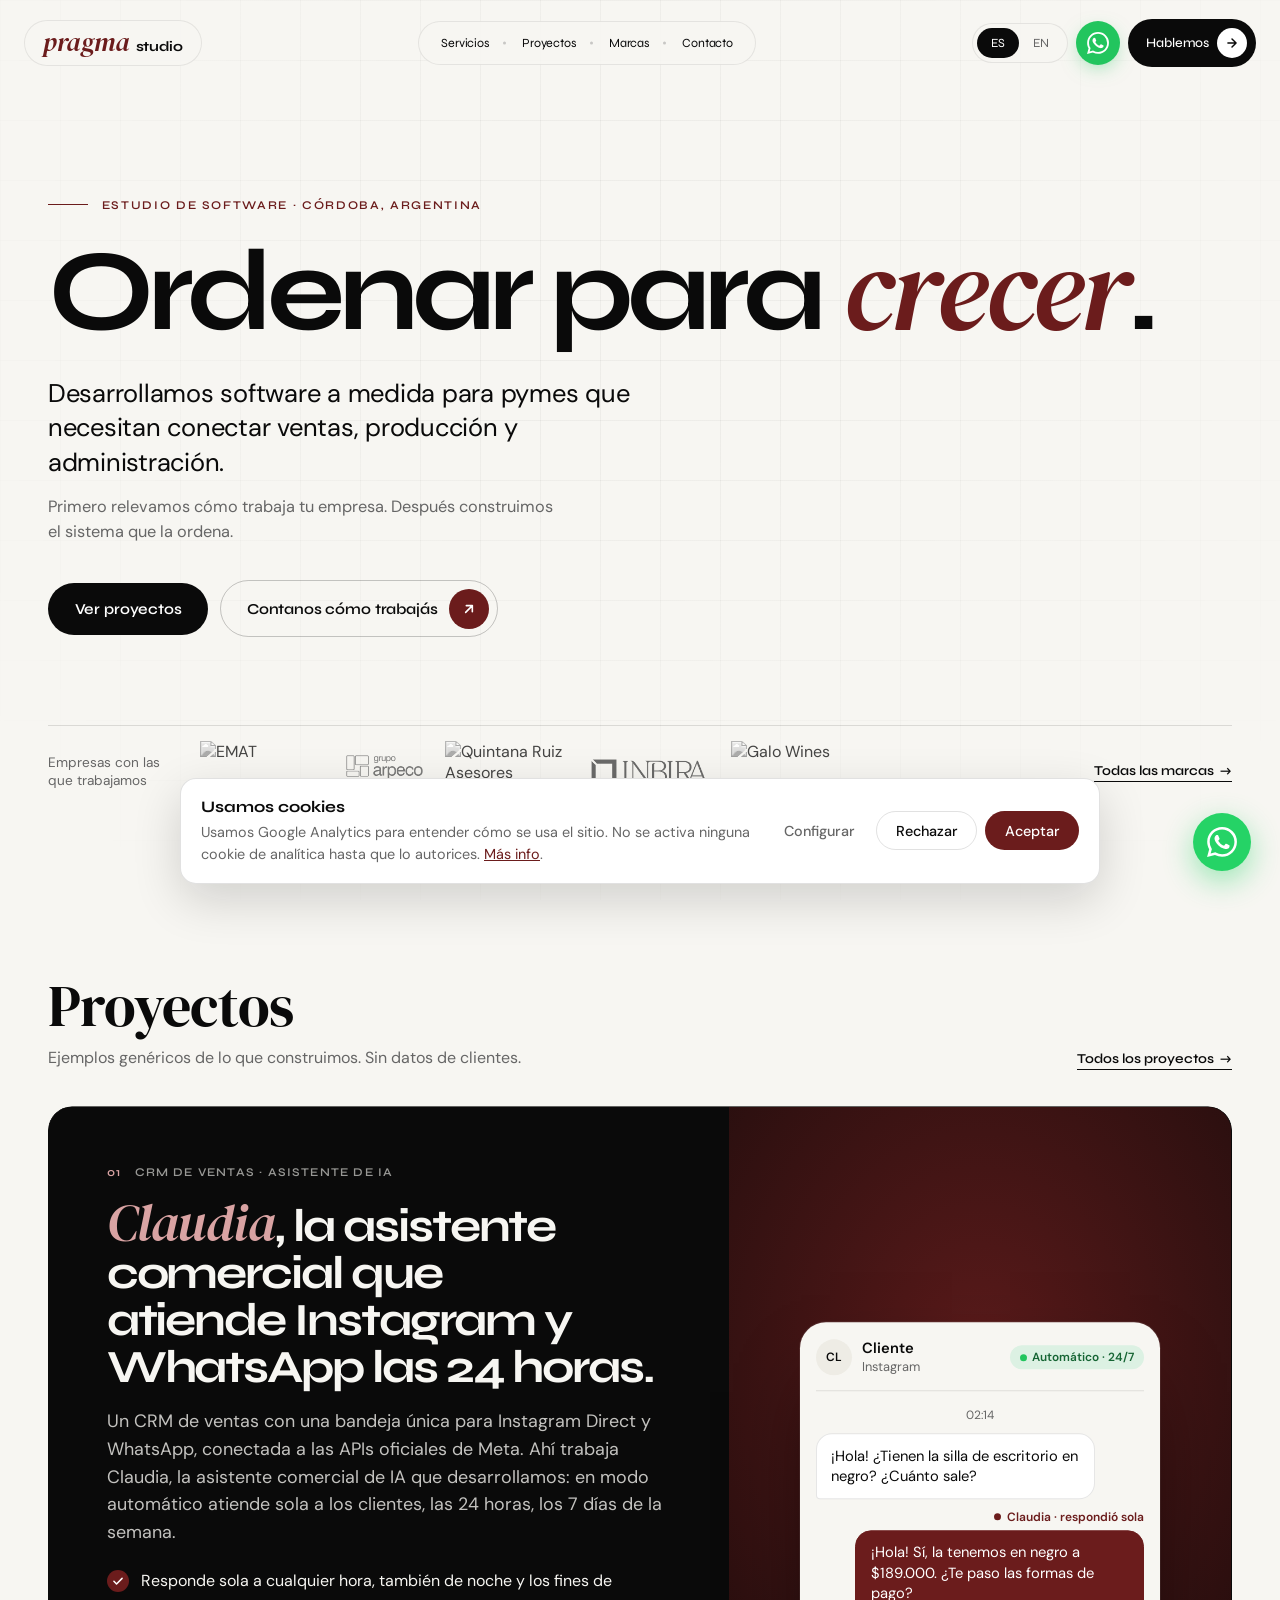
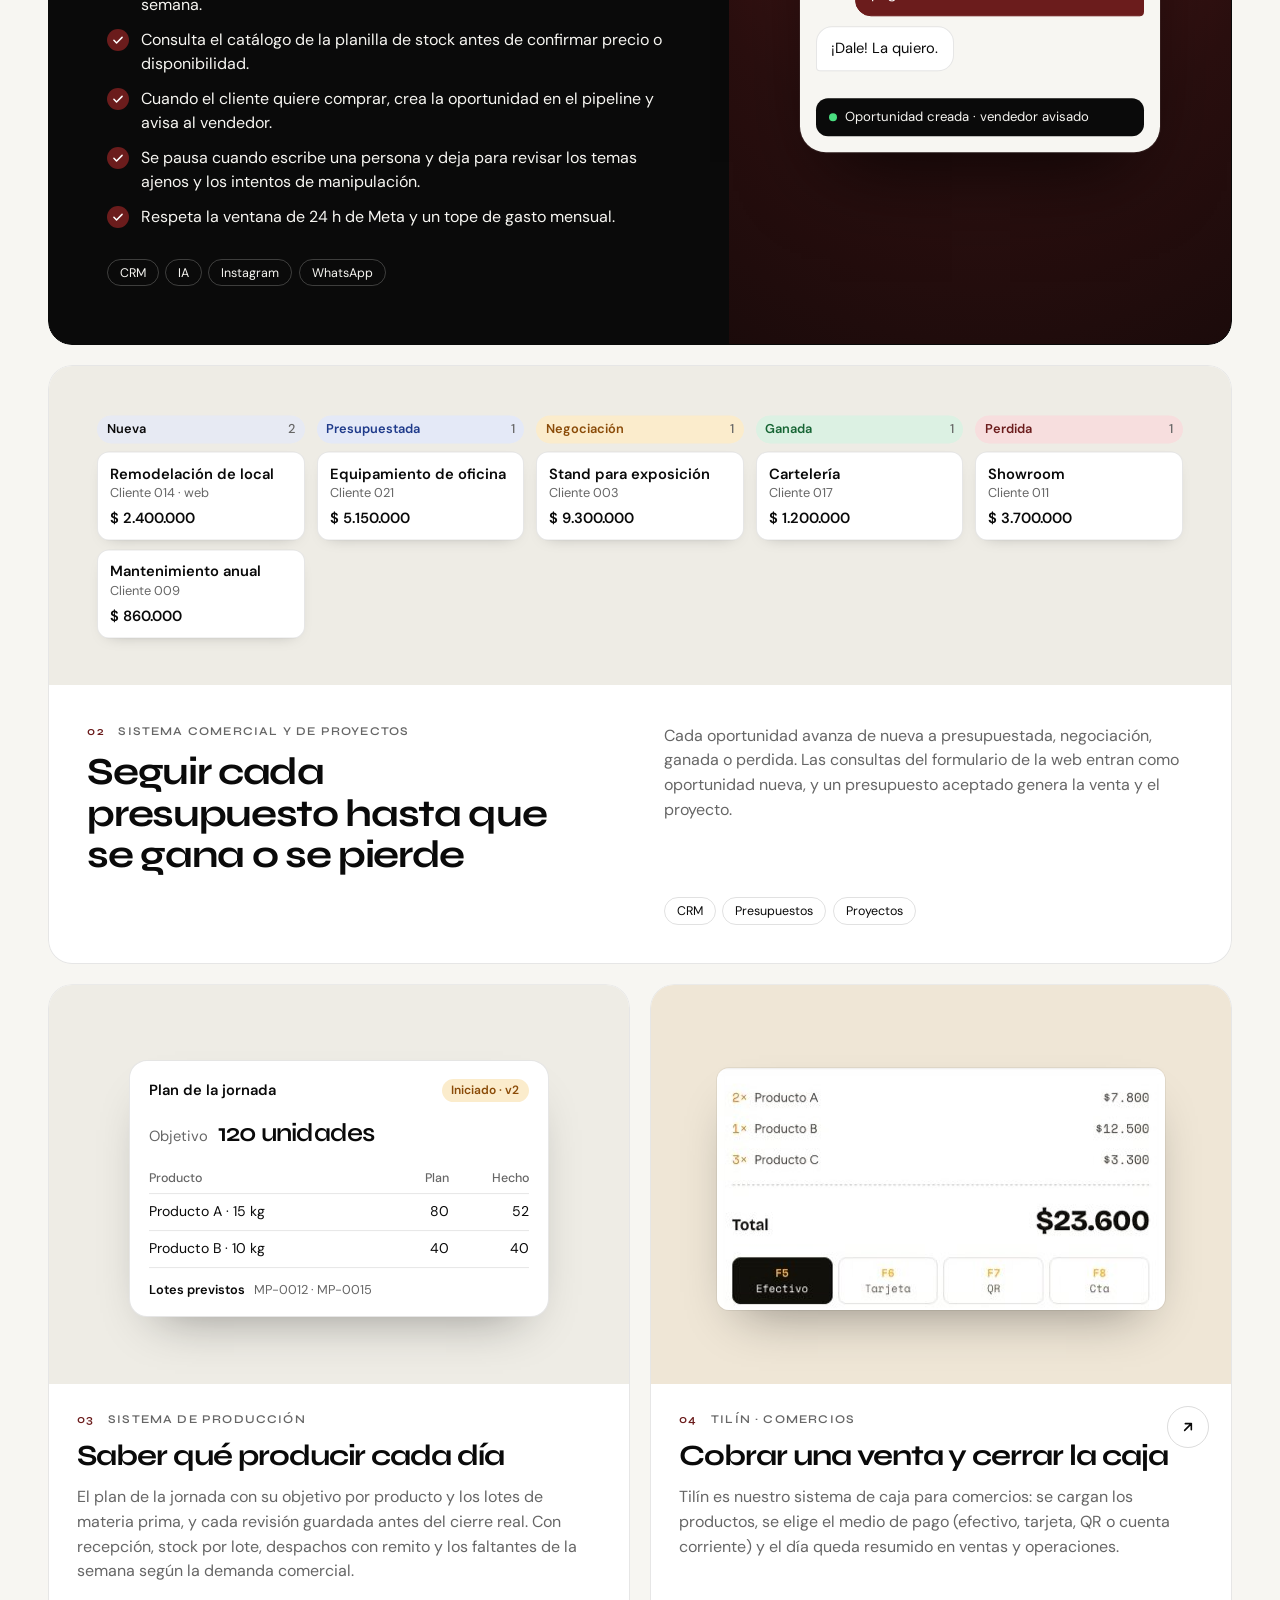
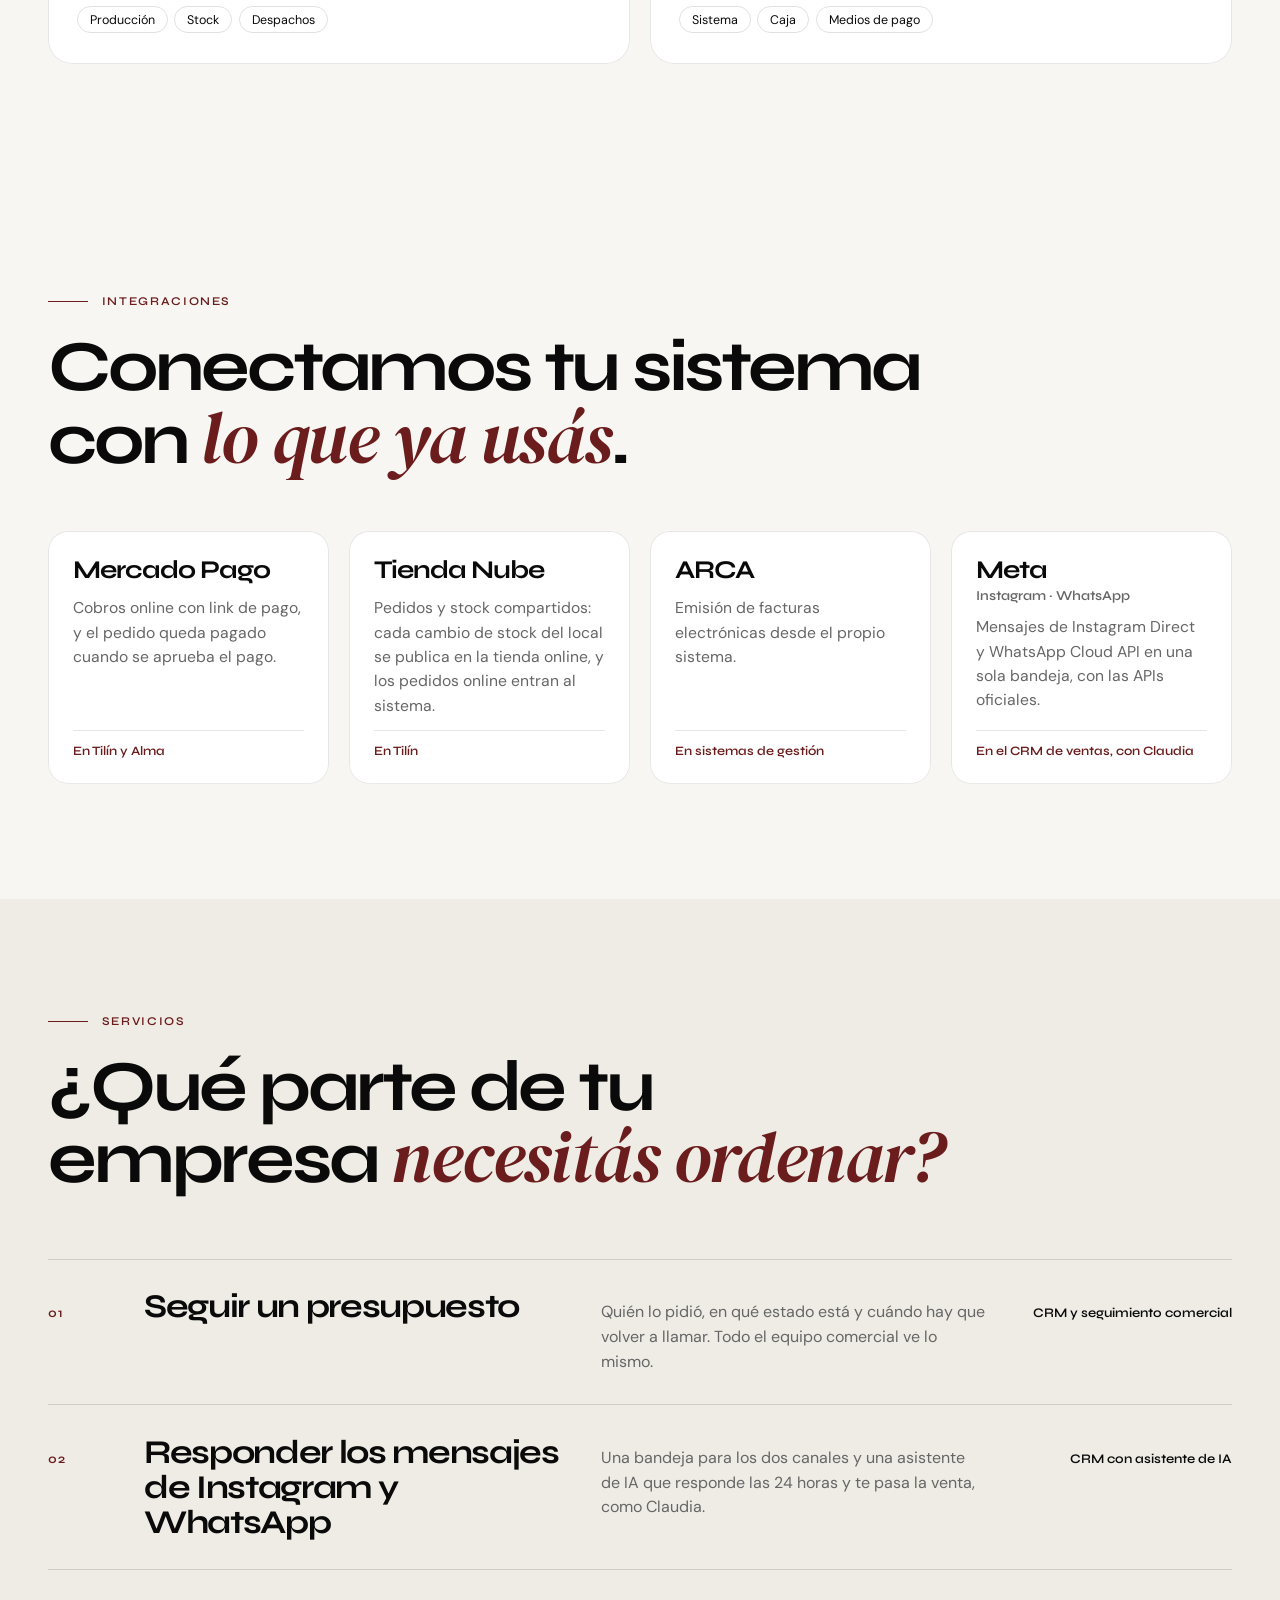
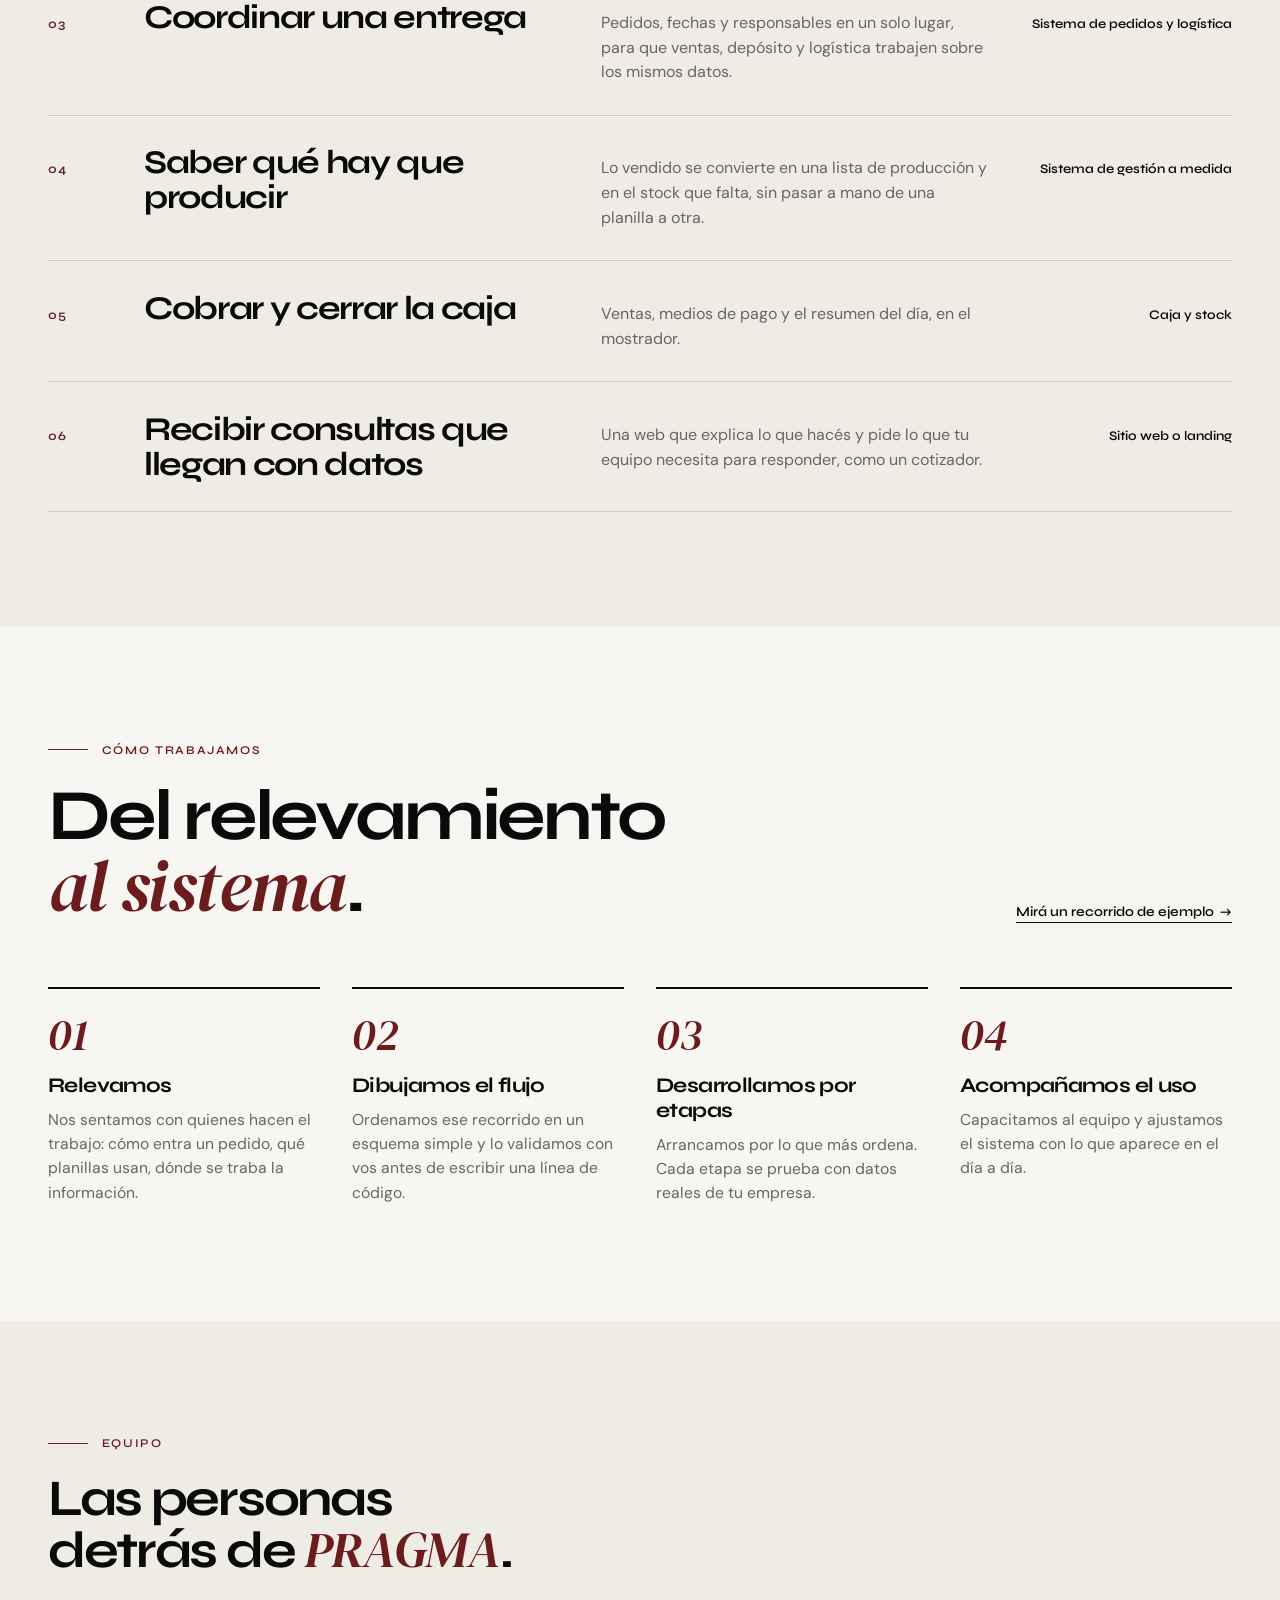
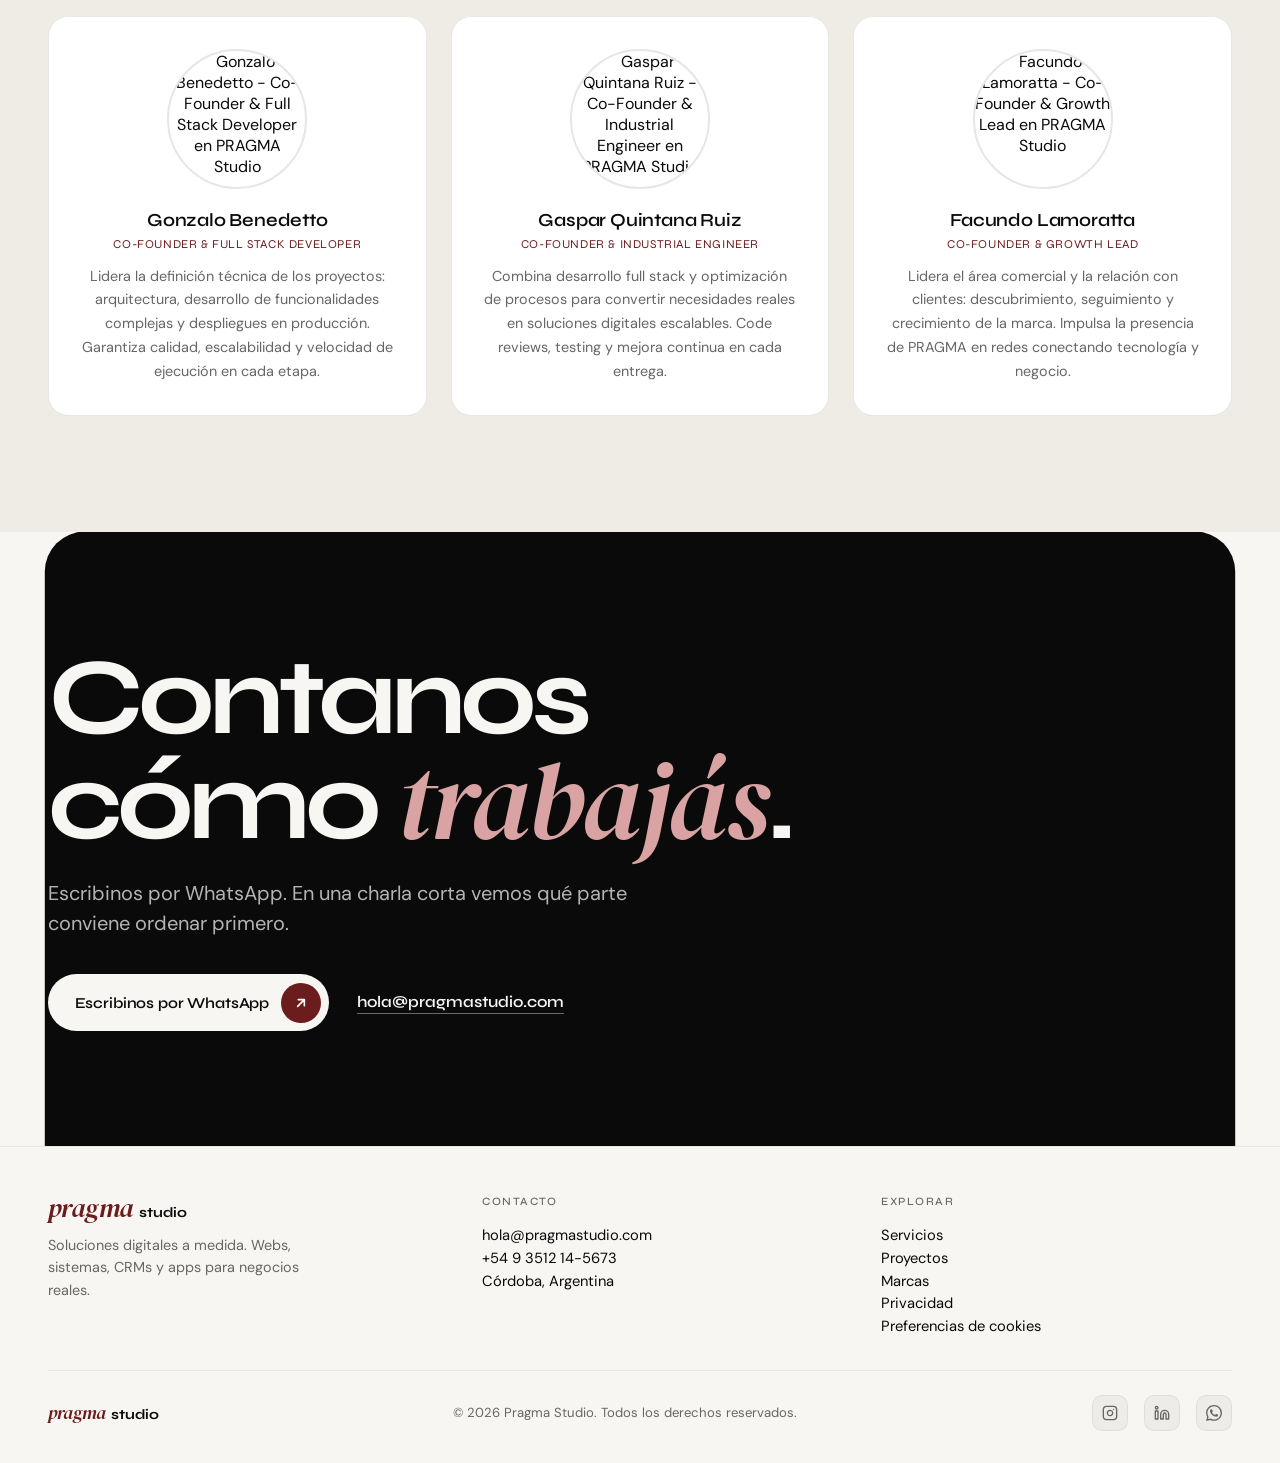
==== commit a25b00db: "Motion: ajustes tras las pruebas en navegador - El texto principal del hero entra por líneas con más" ====
--- a/index.html
+++ b/index.html
@@ -197,14 +197,14 @@
   <section class="hero" aria-labelledby="hero-title">
     <div class="wrap" data-m-group>
       <p class="eyebrow" data-m="eyebrow" data-m-at="0"><span class="eyebrow-rule" aria-hidden="true"></span><span data-i18n-en="Software studio · Córdoba, Argentina">Estudio de software · Córdoba, Argentina</span></p>
-      <h1 id="hero-title" class="hero-title" data-m="lines" data-m-at="120"><span data-i18n-en="Organize to">Ordenar para</span> <em data-i18n-en="grow">crecer</em>.</h1>
-      <p class="hero-lead" data-m="rise" data-m-at="520" data-i18n-en="We build custom software for SMEs that need to connect sales, production and administration.">Desarrollamos software a medida para pymes que necesitan conectar ventas, producción y administración.</p>
-      <p class="hero-sub" data-m="rise" data-m-at="620" data-i18n-en="First we map how your company works. Then we build the system that puts it in order.">Primero relevamos cómo trabaja tu empresa. Después construimos el sistema que la ordena.</p>
+      <h1 id="hero-title" class="hero-title" data-m="lines" data-m-at="80"><span data-i18n-en="Organize to">Ordenar para</span> <em data-i18n-en="grow">crecer</em>.</h1>
+      <p class="hero-lead" data-m="lines" data-m-at="300" data-i18n-en="We build custom software for SMEs that need to connect sales, production and administration.">Desarrollamos software a medida para pymes que necesitan conectar ventas, producción y administración.</p>
+      <p class="hero-sub" data-m="rise" data-m-at="520" data-i18n-en="First we map how your company works. Then we build the system that puts it in order.">Primero relevamos cómo trabaja tu empresa. Después construimos el sistema que la ordena.</p>
       <div class="hero-actions">
-        <a href="#proyectos" class="btn btn-solid" data-m="rise" data-m-at="740">
+        <a href="#proyectos" class="btn btn-solid" data-m="rise" data-m-at="620">
           <span data-i18n-en="See projects">Ver proyectos</span>
         </a>
-        <a href="https://wa.me/5493512145673?text=Hola!%20Les%20cuento%20c%C3%B3mo%20trabajamos%20en%20mi%20empresa%3A%20" data-i18n-en-href="https://wa.me/5493512145673?text=Hi!%20Here%27s%20how%20we%20work%20at%20my%20company%3A%20" target="_blank" rel="noopener" class="btn btn-ghost" data-m="rise" data-m-at="820">
+        <a href="https://wa.me/5493512145673?text=Hola!%20Les%20cuento%20c%C3%B3mo%20trabajamos%20en%20mi%20empresa%3A%20" data-i18n-en-href="https://wa.me/5493512145673?text=Hi!%20Here%27s%20how%20we%20work%20at%20my%20company%3A%20" target="_blank" rel="noopener" class="btn btn-ghost" data-m="rise" data-m-at="690">
           <span data-i18n-en="Tell us how you work">Contanos cómo trabajás</span>
           <span class="btn-arrow" aria-hidden="true">
             <svg viewBox="0 0 24 24" fill="none" stroke="currentColor" stroke-width="2.4" stroke-linecap="round" stroke-linejoin="round"><path d="M7 17L17 7M17 7H8M17 7v9"/></svg>
@@ -213,16 +213,16 @@
         </a>
       </div>
 
-      <div class="hero-proof" data-m="draw" data-m-at="900">
-        <p class="hero-proof-label" data-m="rise" data-m-at="1000" data-i18n-en="Companies we work with">Empresas con las que trabajamos</p>
+      <div class="hero-proof" data-m="draw" data-m-at="780">
+        <p class="hero-proof-label" data-m="rise" data-m-at="860" data-i18n-en="Companies we work with">Empresas con las que trabajamos</p>
         <ul class="hero-proof-logos">
-          <li data-m="rise" data-m-at="1060"><img class="logo-pad" src="images/brands/emat.png" alt="EMAT" width="600" height="300"></li>
-          <li data-m="rise" data-m-at="1115"><img src="images/brands/grupoarpeco2026.png" alt="Grupo Arpeco" width="2435" height="1073"></li>
-          <li data-m="rise" data-m-at="1170"><img class="logo-pad" src="images/brands/quintanaruiz.png" alt="Quintana Ruiz Asesores" width="600" height="300"></li>
-          <li data-m="rise" data-m-at="1225"><img class="logo-wide" src="images/brands/INBIRA.png" alt="INBIRA" width="1728" height="380"></li>
-          <li data-m="rise" data-m-at="1280"><img class="logo-pad" src="images/brands/galowines.png" alt="Galo Wines" width="600" height="300"></li>
+          <li data-m="rise" data-m-at="900"><img class="logo-pad" src="images/brands/emat.png" alt="EMAT" width="600" height="300"></li>
+          <li data-m="rise" data-m-at="950"><img src="images/brands/grupoarpeco2026.png" alt="Grupo Arpeco" width="2435" height="1073"></li>
+          <li data-m="rise" data-m-at="1000"><img class="logo-pad" src="images/brands/quintanaruiz.png" alt="Quintana Ruiz Asesores" width="600" height="300"></li>
+          <li data-m="rise" data-m-at="1050"><img class="logo-wide" src="images/brands/INBIRA.png" alt="INBIRA" width="1728" height="380"></li>
+          <li data-m="rise" data-m-at="1100"><img class="logo-pad" src="images/brands/galowines.png" alt="Galo Wines" width="600" height="300"></li>
         </ul>
-        <a href="marcas.html" class="text-link" data-m="rise" data-m-at="1380"><span data-i18n-en="All brands">Todas las marcas</span> <span aria-hidden="true">→</span></a>
+        <a href="marcas.html" class="text-link" data-m="rise" data-m-at="1160"><span data-i18n-en="All brands">Todas las marcas</span> <span aria-hidden="true">→</span></a>
       </div>
     </div>
   </section>
--- a/css/motion.css
+++ b/css/motion.css
@@ -200,6 +200,7 @@
 /* ═══════════════════ MENÚ MOBILE ═══════════════════ */
 
 /* El ícono pasa de tres líneas a una cruz */
+.nav-toggle { -webkit-tap-highlight-color: transparent; }
 .nav-toggle span { transition: transform 0.45s var(--ease-inout), opacity 0.25s var(--ease-ui); }
 .nav-links.open ~ .nav-toggle span:nth-child(1) { transform: translateY(7px) rotate(45deg); }
 .nav-links.open ~ .nav-toggle span:nth-child(2) { opacity: 0; transform: scaleX(0.2); }
@@ -307,6 +308,13 @@
 #navbar { view-transition-name: site-nav; }
 .whatsapp-float, .wa-float { view-transition-name: wa-float; }
 
+/* Sin fundido cruzado en los elementos fijos: se muestra directamente el estado
+   nuevo (en WebKit el fundido por defecto los atenuaba a mitad de la transición). */
+::view-transition-old(site-nav),
+::view-transition-old(wa-float) { display: none; }
+::view-transition-new(site-nav),
+::view-transition-new(wa-float) { animation: none; }
+
 html[data-vt="forward"]::view-transition-image-pair(root),
 html[data-vt="back"]::view-transition-image-pair(root) { isolation: auto; }
 
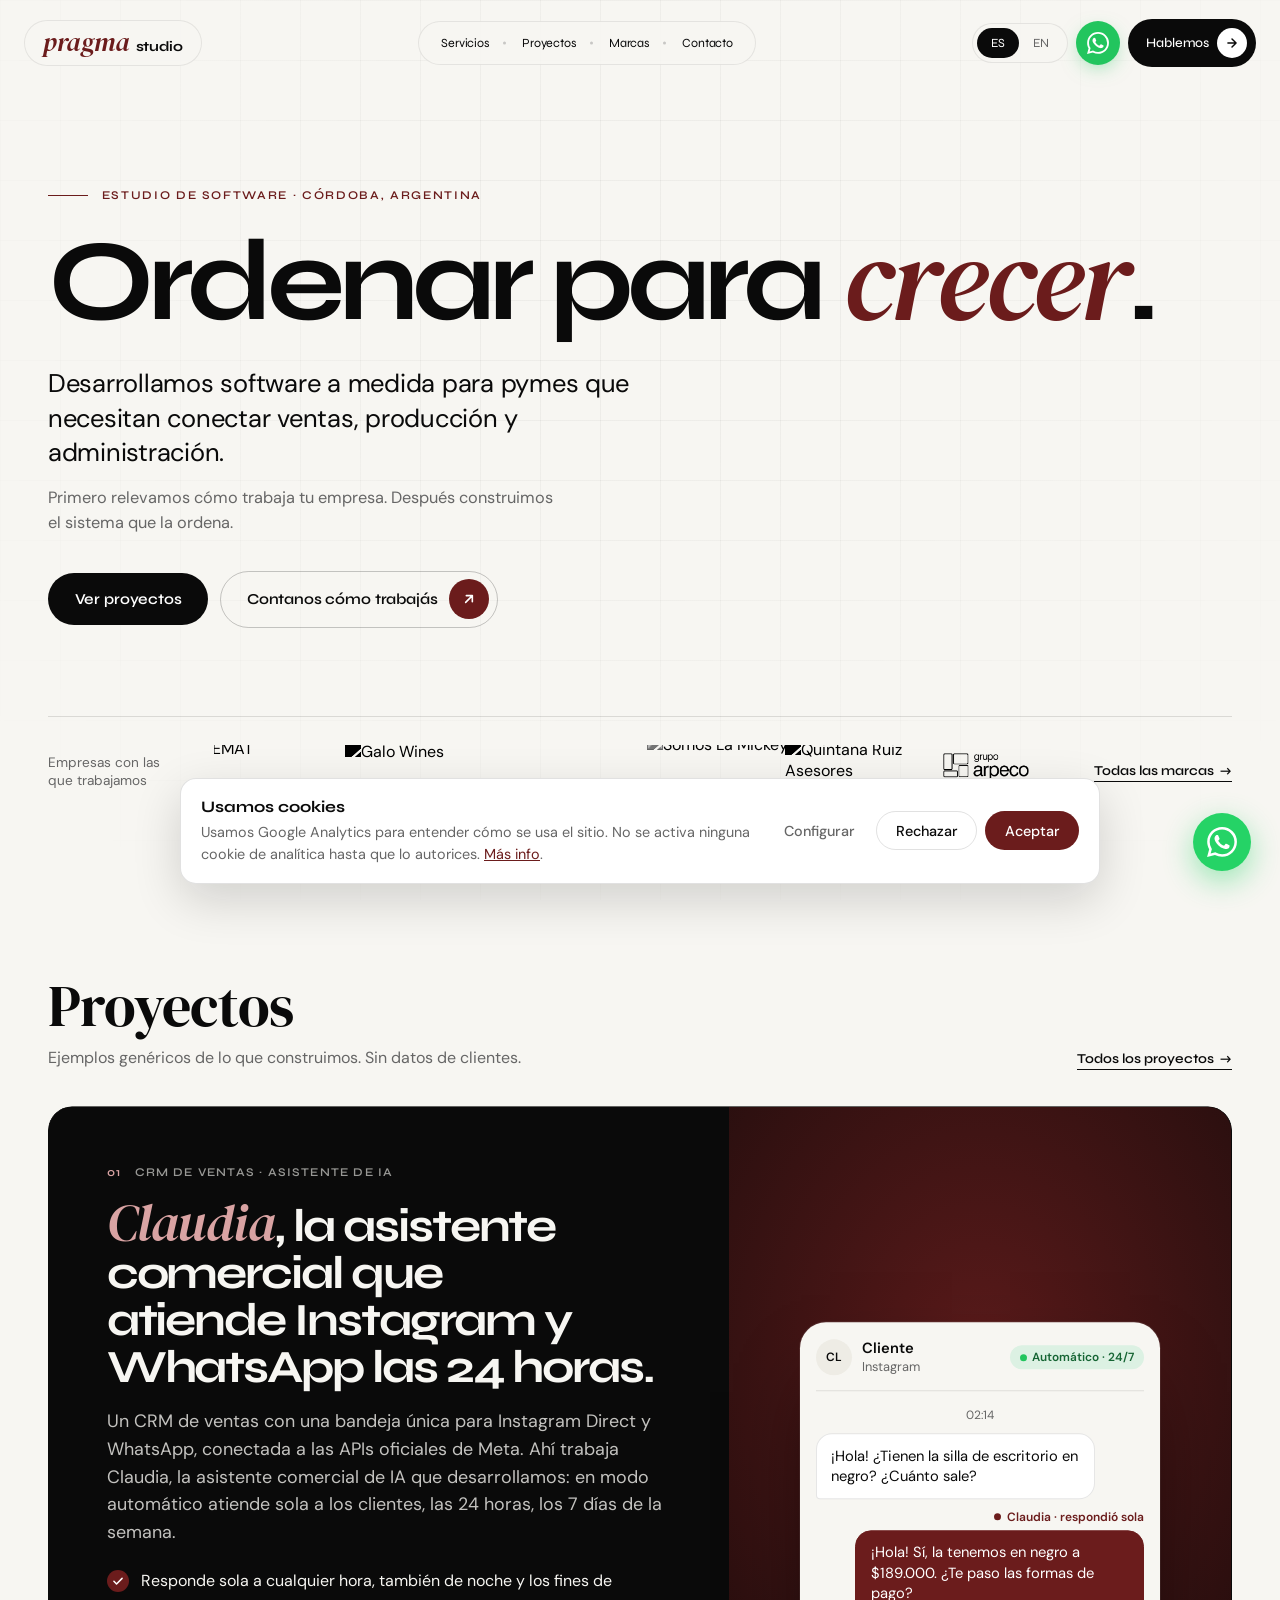
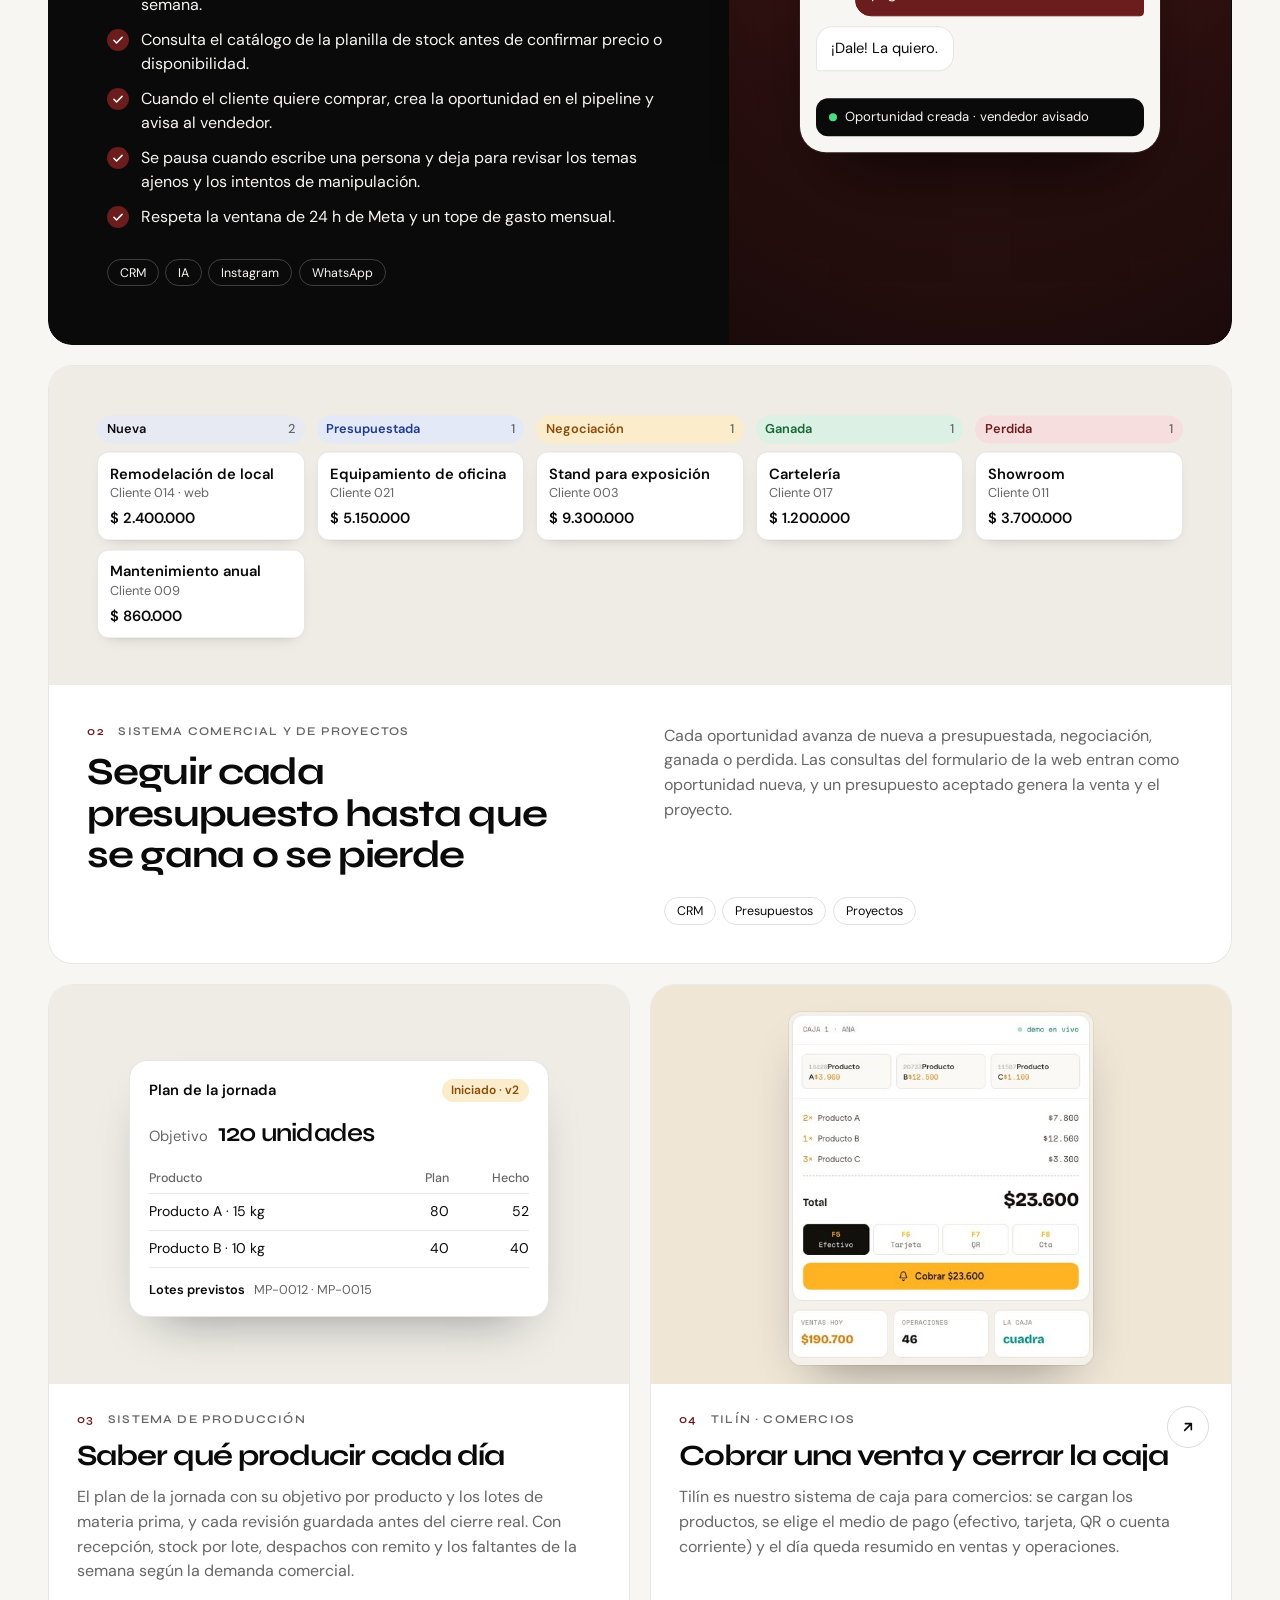
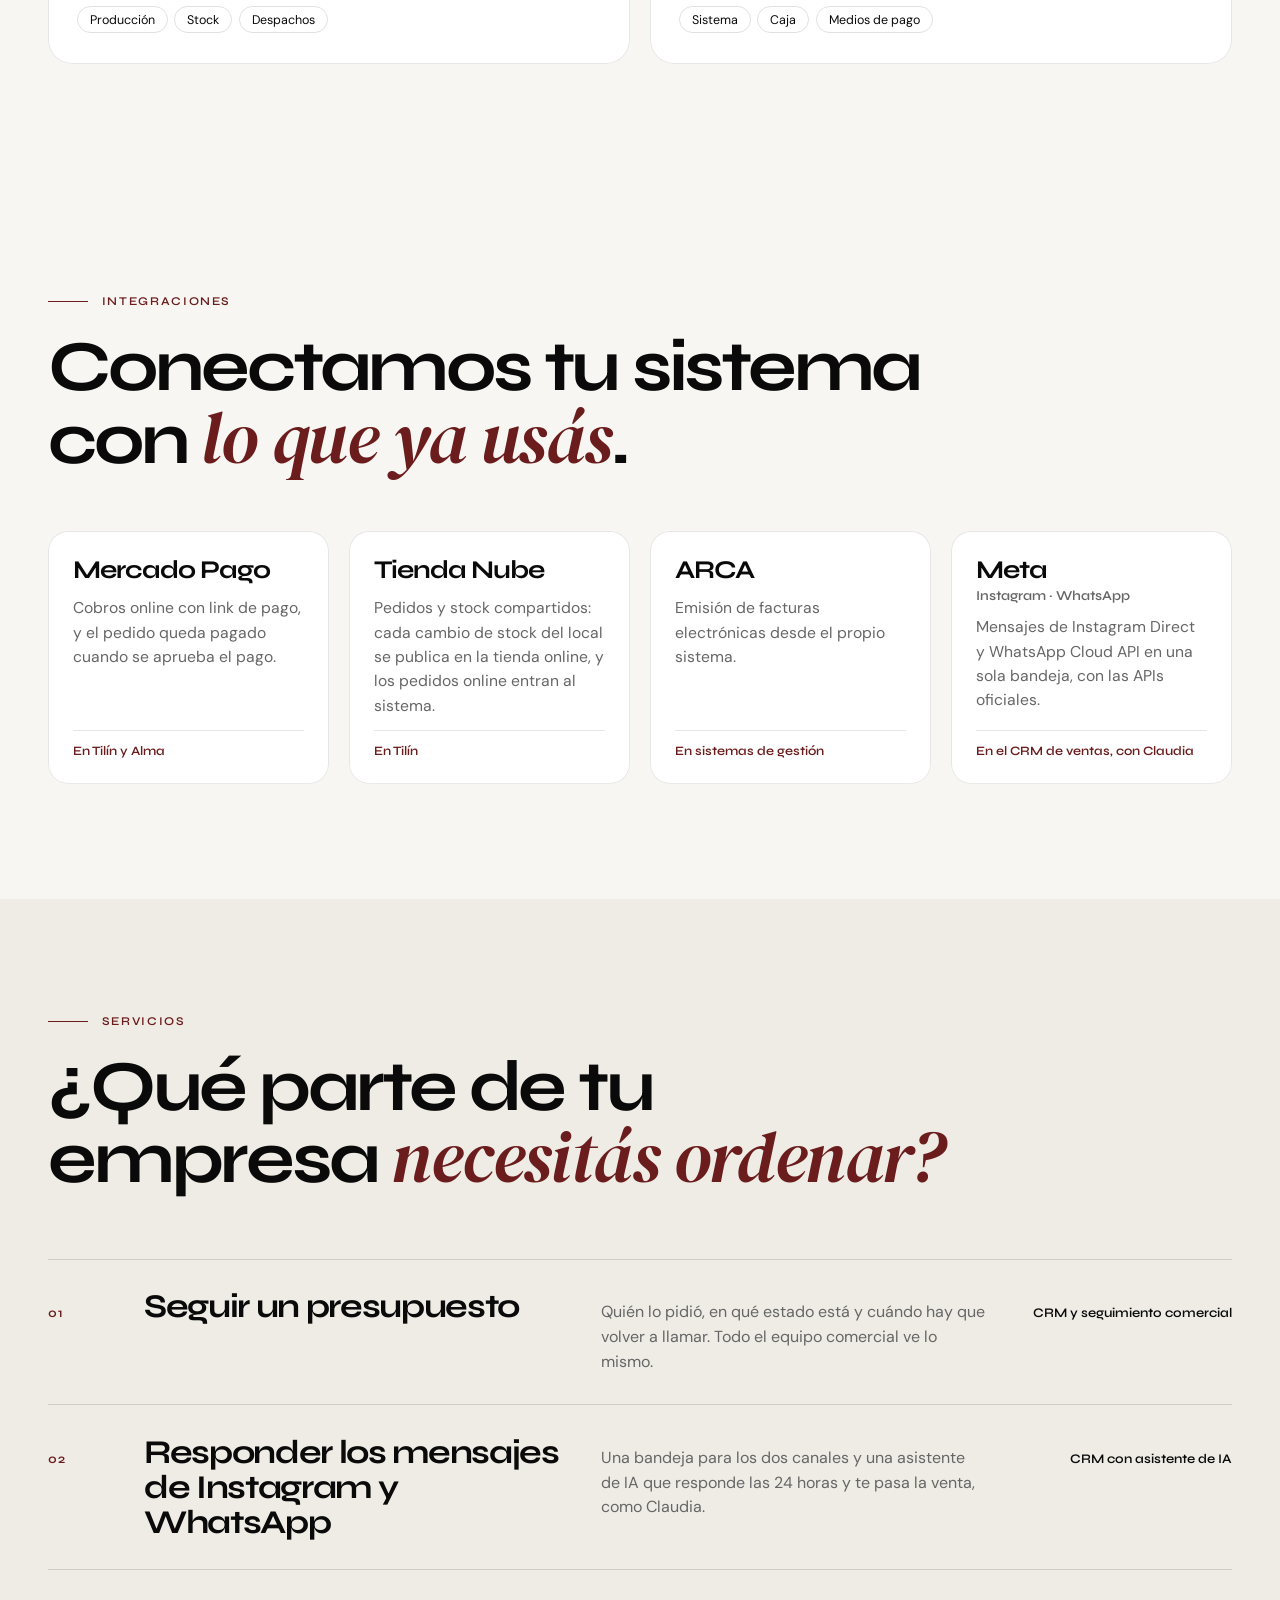
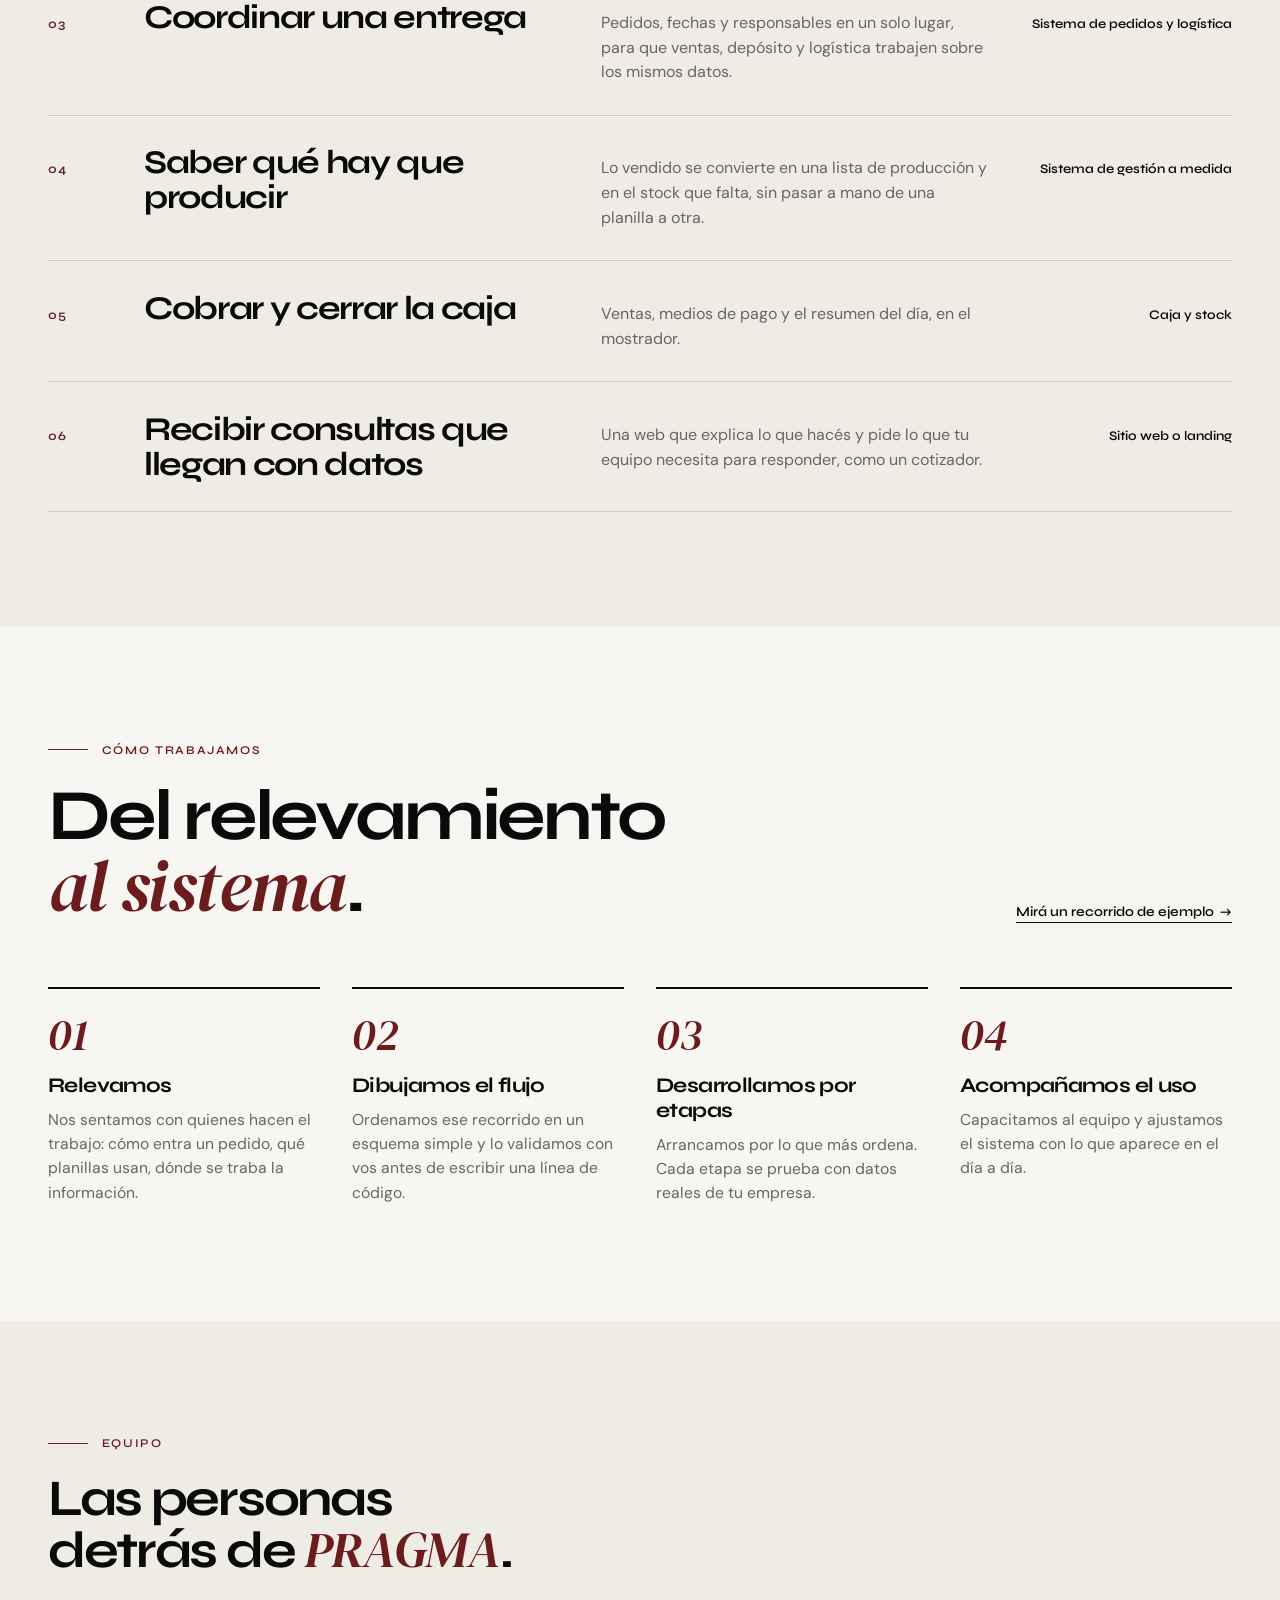
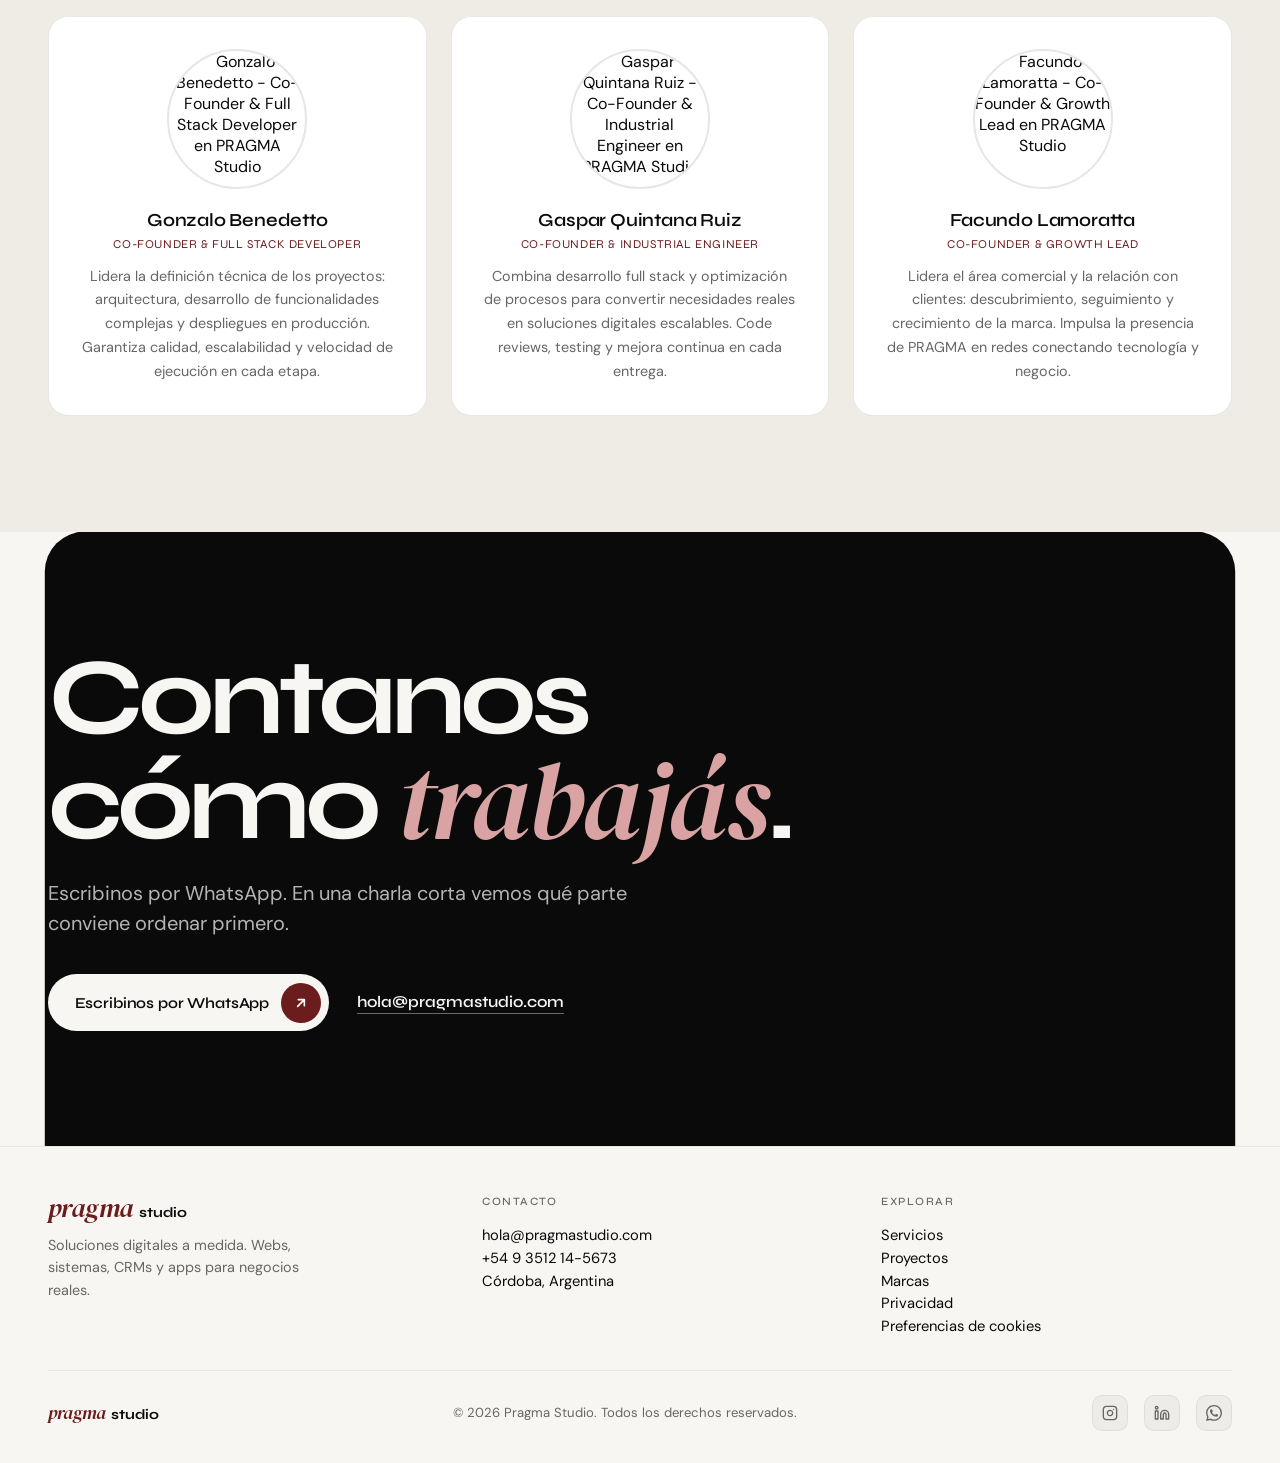
==== commit 1428d26b: "Hero: carrusel continuo con todas las marcas La franja 'Empresas con las que trabajamos' pasa de 5 l" ====
--- a/index.html
+++ b/index.html
@@ -215,13 +215,30 @@
 
       <div class="hero-proof" data-m="draw" data-m-at="780">
         <p class="hero-proof-label" data-m="rise" data-m-at="860" data-i18n-en="Companies we work with">Empresas con las que trabajamos</p>
-        <ul class="hero-proof-logos">
-          <li data-m="rise" data-m-at="900"><img class="logo-pad" src="images/brands/emat.png" alt="EMAT" width="600" height="300"></li>
-          <li data-m="rise" data-m-at="950"><img src="images/brands/grupoarpeco2026.png" alt="Grupo Arpeco" width="2435" height="1073"></li>
-          <li data-m="rise" data-m-at="1000"><img class="logo-pad" src="images/brands/quintanaruiz.png" alt="Quintana Ruiz Asesores" width="600" height="300"></li>
-          <li data-m="rise" data-m-at="1050"><img class="logo-wide" src="images/brands/INBIRA.png" alt="INBIRA" width="1728" height="380"></li>
-          <li data-m="rise" data-m-at="1100"><img class="logo-pad" src="images/brands/galowines.png" alt="Galo Wines" width="600" height="300"></li>
-        </ul>
+        <div class="hero-proof-marquee" data-m="fade" data-m-at="900">
+          <ul class="hero-proof-logos">
+            <li><img src="images/brands/emat.png" alt="EMAT" width="600" height="300" style="--k:0.83;--r:2.158;--mt:0.576;--mr:0.576;--mb:0.583;--ml:0.576"></li>
+            <li><img src="images/brands/galowines.png" alt="Galo Wines" width="600" height="300" style="--k:0.99;--r:1.667;--mt:0.333;--mr:0.544;--mb:0.333;--ml:0.544"></li>
+            <li><img src="images/brands/greenova.png" alt="Greenova" width="600" height="300" style="--k:0.62;--r:3.896;--mt:1.442;--mr:1.039;--mb:1.455;--ml:1.039"></li>
+            <li><img class="logo-art" src="images/brands/mickey.png" alt="Somos La Mickey" width="600" height="300" style="--k:1.21;--r:1.676;--mt:0.335;--mr:0.922;--mb:0.341;--ml:0.916"></li>
+            <li><img src="images/brands/quintanaruiz.png" alt="Quintana Ruiz Asesores" width="600" height="300" style="--k:1.04;--r:1.667;--mt:0.333;--mr:0.650;--mb:0.333;--ml:0.650"></li>
+            <li><img src="images/brands/grupoarpeco2026.png" alt="Grupo Arpeco" width="2435" height="1073" style="--k:0.98;--r:1.023;--mt:0.011;--mr:0.011;--mb:0.011;--ml:0.011"></li>
+            <li><img src="images/brands/INBIRA.png" alt="INBIRA" width="1728" height="380" style="--k:0.69;--r:1.033;--mt:0.016;--mr:0.019;--mb:0.016;--ml:0.019"></li>
+            <li><img src="images/brands/franciscanutricion.png" alt="Francisca Nutrición" width="783" height="196" style="--k:0.74;--r:1.000;--mt:0.000;--mr:0.000;--mb:0.000;--ml:0.000"></li>
+            <li><img src="images/brands/vientosurluz.png" alt="Viento Sur" width="723" height="846" style="--k:1.45;--r:1.000;--mt:0.000;--mr:0.000;--mb:0.000;--ml:0.000"></li>
+          </ul>
+          <ul class="hero-proof-logos" aria-hidden="true">
+            <li><img src="images/brands/emat.png" alt="" width="600" height="300" style="--k:0.83;--r:2.158;--mt:0.576;--mr:0.576;--mb:0.583;--ml:0.576"></li>
+            <li><img src="images/brands/galowines.png" alt="" width="600" height="300" style="--k:0.99;--r:1.667;--mt:0.333;--mr:0.544;--mb:0.333;--ml:0.544"></li>
+            <li><img src="images/brands/greenova.png" alt="" width="600" height="300" style="--k:0.62;--r:3.896;--mt:1.442;--mr:1.039;--mb:1.455;--ml:1.039"></li>
+            <li><img class="logo-art" src="images/brands/mickey.png" alt="" width="600" height="300" style="--k:1.21;--r:1.676;--mt:0.335;--mr:0.922;--mb:0.341;--ml:0.916"></li>
+            <li><img src="images/brands/quintanaruiz.png" alt="" width="600" height="300" style="--k:1.04;--r:1.667;--mt:0.333;--mr:0.650;--mb:0.333;--ml:0.650"></li>
+            <li><img src="images/brands/grupoarpeco2026.png" alt="" width="2435" height="1073" style="--k:0.98;--r:1.023;--mt:0.011;--mr:0.011;--mb:0.011;--ml:0.011"></li>
+            <li><img src="images/brands/INBIRA.png" alt="" width="1728" height="380" style="--k:0.69;--r:1.033;--mt:0.016;--mr:0.019;--mb:0.016;--ml:0.019"></li>
+            <li><img src="images/brands/franciscanutricion.png" alt="" width="783" height="196" style="--k:0.74;--r:1.000;--mt:0.000;--mr:0.000;--mb:0.000;--ml:0.000"></li>
+            <li><img src="images/brands/vientosurluz.png" alt="" width="723" height="846" style="--k:1.45;--r:1.000;--mt:0.000;--mr:0.000;--mb:0.000;--ml:0.000"></li>
+          </ul>
+        </div>
         <a href="marcas.html" class="text-link" data-m="rise" data-m-at="1160"><span data-i18n-en="All brands">Todas las marcas</span> <span aria-hidden="true">→</span></a>
       </div>
     </div>
--- a/css/index.css
+++ b/css/index.css
@@ -759,26 +759,58 @@
       line-height: 1.35;
     }
 
+    /* Carrusel de marcas: dos copias de la lista se desplazan juntas; cuando la
+       primera sale entera, la segunda ocupa su lugar y el ciclo no se nota. */
+    .hero-proof-marquee {
+      --logo-h: 38px;
+      --logo-gap: 3.25rem;
+      display: flex;
+      flex: 1;
+      min-width: 0;
+      overflow: hidden;
+    }
+
     .hero-proof-logos {
       list-style: none;
       display: flex;
-      flex-wrap: wrap;
-      align-items: center;
-      gap: 0.75rem 2.25rem;
-      flex: 1;
-    }
-
+      flex-shrink: 0;
+      align-items: center;
+      gap: var(--logo-gap);
+      padding-right: var(--logo-gap);
+      animation: proof-marquee 11s linear infinite;
+    }
+
+    .hero-proof-logos li { flex-shrink: 0; }
+
+    /* Cada logo se escala según su contenido real (sin el aire transparente del
+       archivo) para que todos tengan un peso visual parejo. Los valores --r, --m*
+       y --k vienen calculados en el HTML. */
     .hero-proof-logos img {
       display: block;
-      height: 34px;
       width: auto;
-      filter: grayscale(1);
-      opacity: 0.75;
-    }
-
-    /* Logos con aire transparente alrededor: se agrandan para igualar el peso visual */
-    .hero-proof-logos img.logo-pad { height: 62px; margin: -14px -14px; }
-    .hero-proof-logos img.logo-wide { height: 26px; }
+      max-width: none;
+      height: calc(var(--logo-h) * var(--k, 1) * var(--r, 1));
+      margin:
+        calc(var(--logo-h) * var(--k, 1) * var(--mt, 0) * -1)
+        calc(var(--logo-h) * var(--k, 1) * var(--mr, 0) * -1)
+        calc(var(--logo-h) * var(--k, 1) * var(--mb, 0) * -1)
+        calc(var(--logo-h) * var(--k, 1) * var(--ml, 0) * -1);
+      /* Tinta plena: todos los logos en negro sólido, sin grises lavados */
+      filter: brightness(0);
+    }
+
+    /* Logos ilustrados: en negro pleno serían una mancha; van en gris contrastado */
+    .hero-proof-logos img.logo-art { filter: grayscale(1) contrast(1.4) brightness(0.75); }
+
+    @keyframes proof-marquee {
+      to { transform: translateX(-100%); }
+    }
+
+    @media (prefers-reduced-motion: reduce) {
+      .hero-proof-marquee { overflow: visible; }
+      .hero-proof-logos { animation: none; flex-wrap: wrap; flex-shrink: 1; row-gap: 1.25rem; }
+      .hero-proof-logos[aria-hidden="true"] { display: none; }
+    }
 
     /* ═══════════════════ PROYECTOS ═══════════════════ */
     .work { padding-top: clamp(3rem, 6vw, 5rem); }
@@ -1373,10 +1405,8 @@
         gap: 1.1rem;
       }
       .hero-proof-label { max-width: none; }
-      .hero-proof-logos { gap: 1rem 1.5rem; flex: none; }
-      .hero-proof-logos img { height: 26px; }
-      .hero-proof-logos img.logo-pad { height: 48px; margin: -11px -10px; }
-      .hero-proof-logos img.logo-wide { height: 20px; }
+      .hero-proof-marquee { --logo-h: 30px; --logo-gap: 2.25rem; flex: none; width: 100%; }
+      .hero-proof-logos { animation-duration: 8s; }
 
       .section-head { flex-direction: column; align-items: flex-start; }
 
